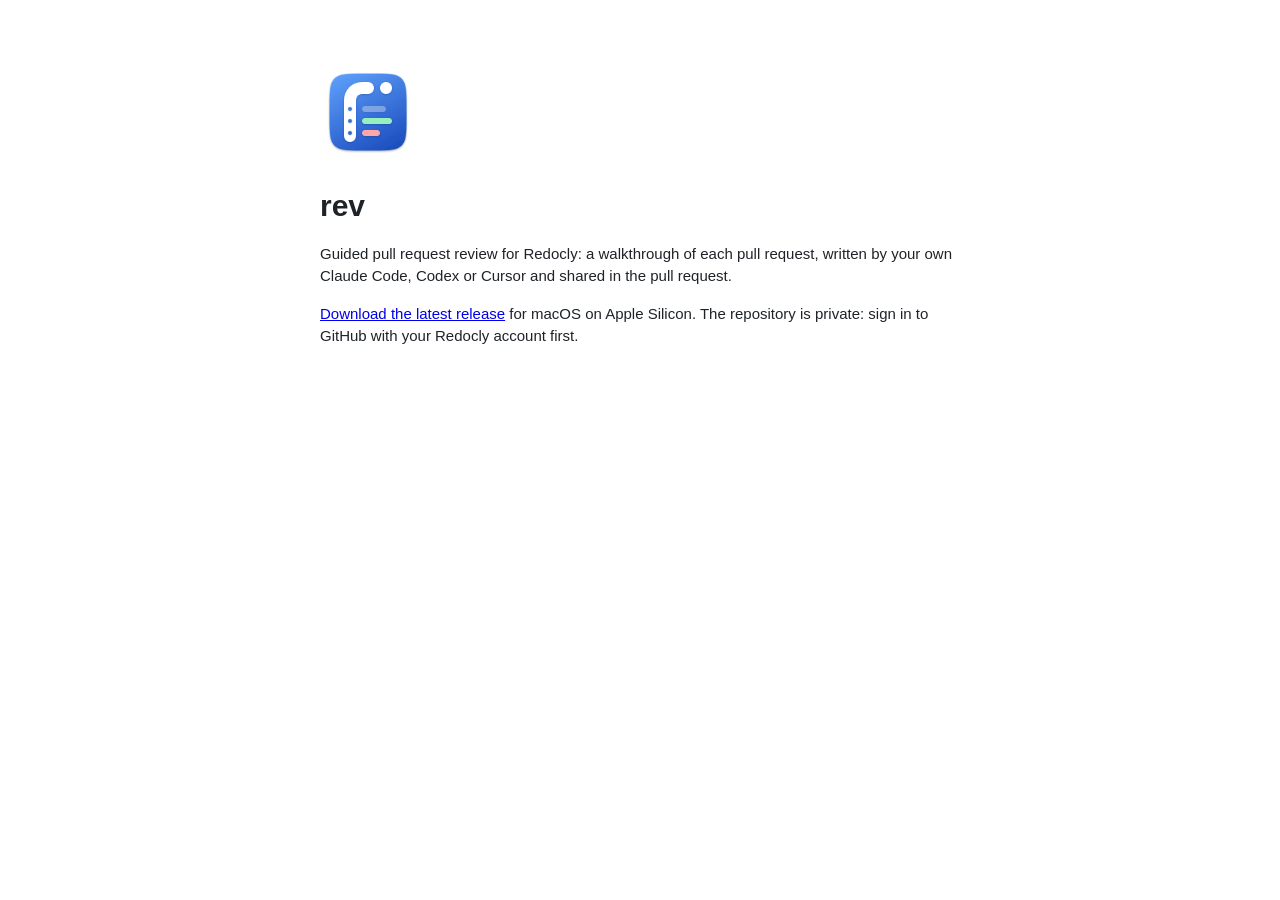
==== rev/index.html @ 7396d9f0 "rev: the Open in rev redirect and home page Co-Authored-By: Claude Opus 5.5 <noreply@anthropic.com>" ====
<!doctype html>
<html lang="en">
  <head>
    <meta charset="utf-8" />
    <meta name="viewport" content="width=device-width, initial-scale=1" />
    <meta http-equiv="Content-Security-Policy" content="default-src 'none'; img-src 'self'; style-src 'unsafe-inline'" />
    <meta name="referrer" content="no-referrer" />
    <title>rev</title>
    <link rel="icon" type="image/png" href="./icon.png" />
    <style>
      body {
        font: 15px/1.5 -apple-system, BlinkMacSystemFont, "Segoe UI", sans-serif;
        max-width: 640px;
        margin: 64px auto;
        padding: 0 24px;
        color: #1f2328;
      }
      h1 {
        margin: 16px 0 8px;
      }
      @media (prefers-color-scheme: dark) {
        body {
          background: #1f1f1f;
          color: #cccccc;
        }
        a {
          color: #4daafc;
        }
      }
    </style>
  </head>
  <body>
    <img src="./icon.png" width="96" height="96" alt="" />
    <h1>rev</h1>
    <p>Guided pull request review for Redocly: a walkthrough of each pull request, written by your own Claude Code, Codex or Cursor and shared in the pull request.</p>
    <p>
      <a id="download" href="https://github.com/Redocly/rev/releases/latest">Download the latest release</a> for macOS on Apple Silicon. The repository is
      private: sign in to GitHub with your Redocly account first.
    </p>
  </body>
</html>
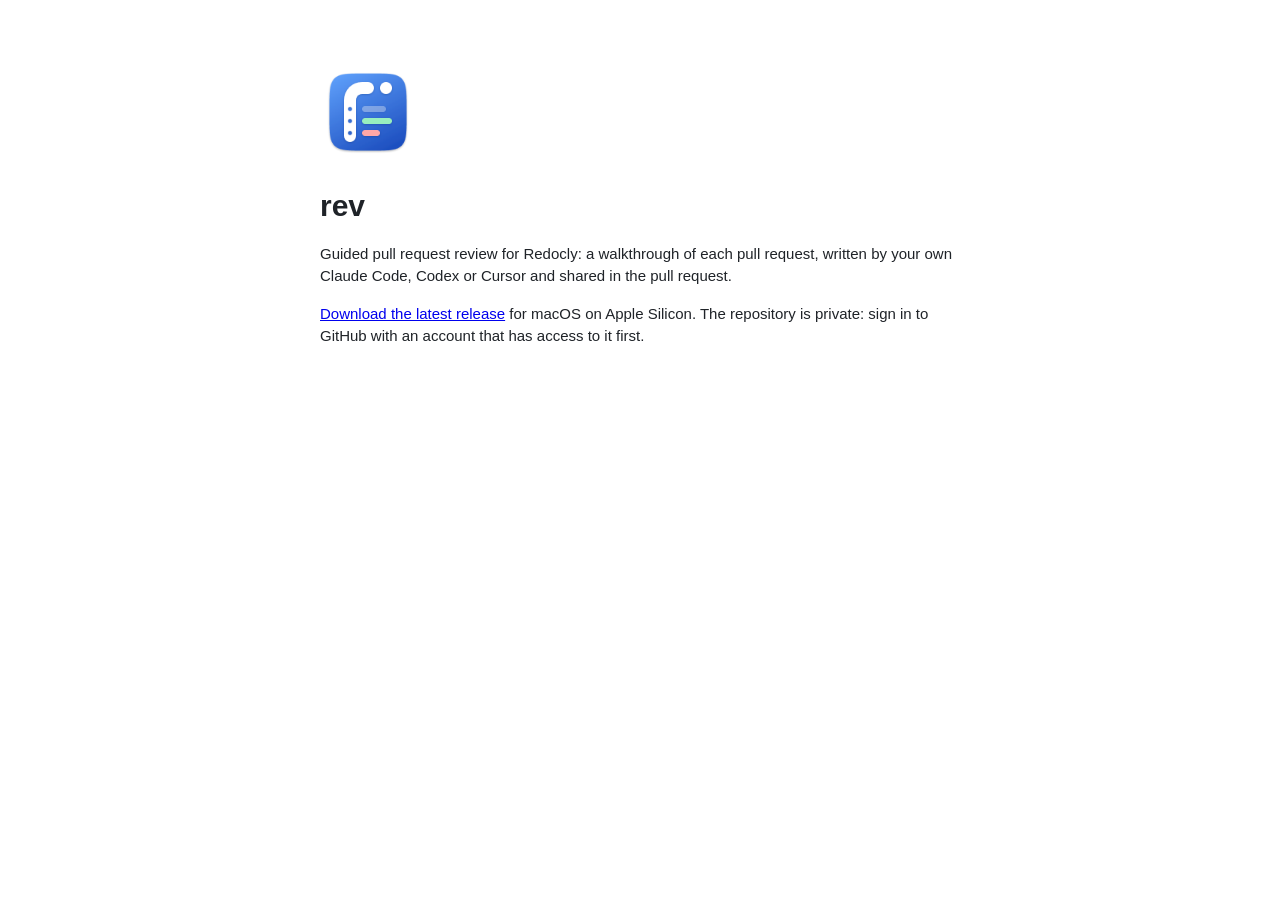
==== commit 9708c17b: "rev: publish the pages from redocly-contrib/rev@e24b07b8045ece3c6305f4c1ed0d54ed3c66de7f" ====
--- a/rev/index.html
+++ b/rev/index.html
@@ -34,8 +34,8 @@
     <h1>rev</h1>
     <p>Guided pull request review for Redocly: a walkthrough of each pull request, written by your own Claude Code, Codex or Cursor and shared in the pull request.</p>
     <p>
-      <a id="download" href="https://github.com/Redocly/rev/releases/latest">Download the latest release</a> for macOS on Apple Silicon. The repository is
-      private: sign in to GitHub with your Redocly account first.
+      <a id="download" href="https://github.com/redocly-contrib/rev/releases/latest">Download the latest release</a> for macOS on Apple Silicon. The repository is
+      private: sign in to GitHub with an account that has access to it first.
     </p>
   </body>
 </html>
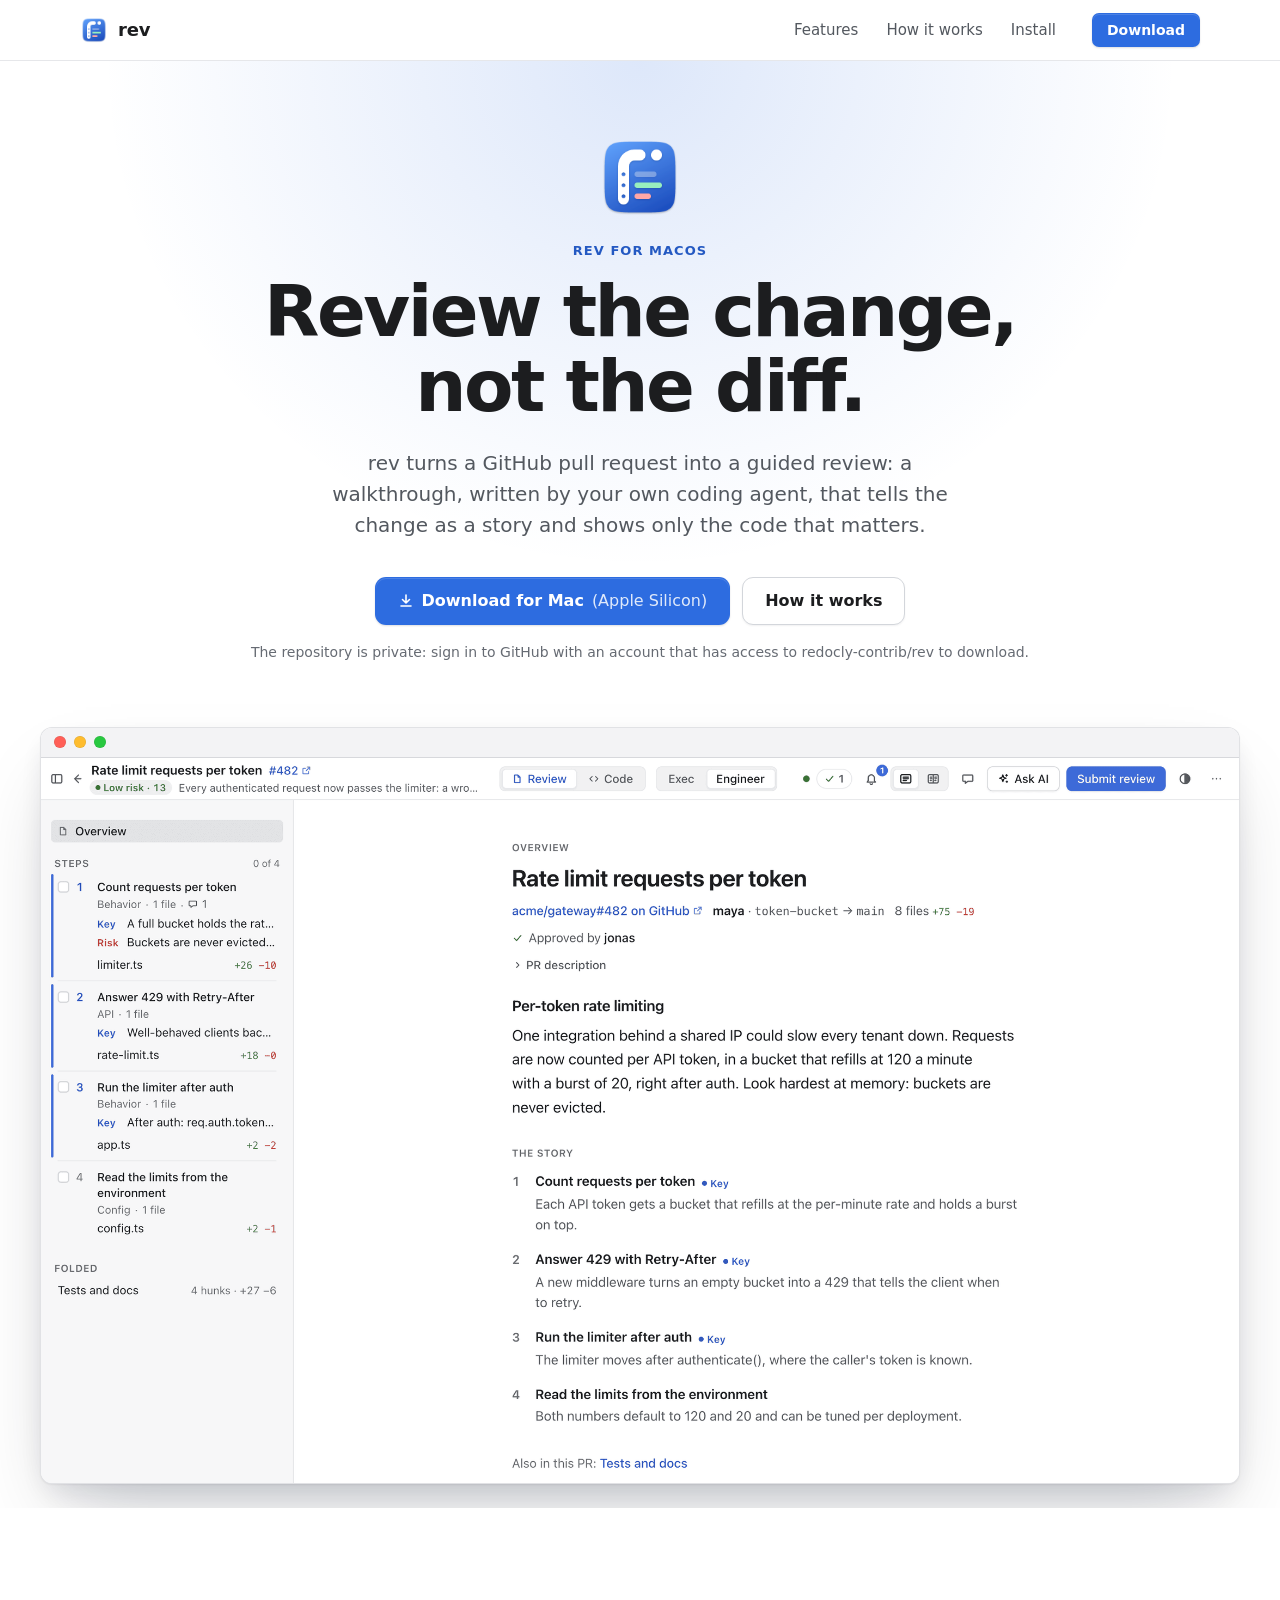
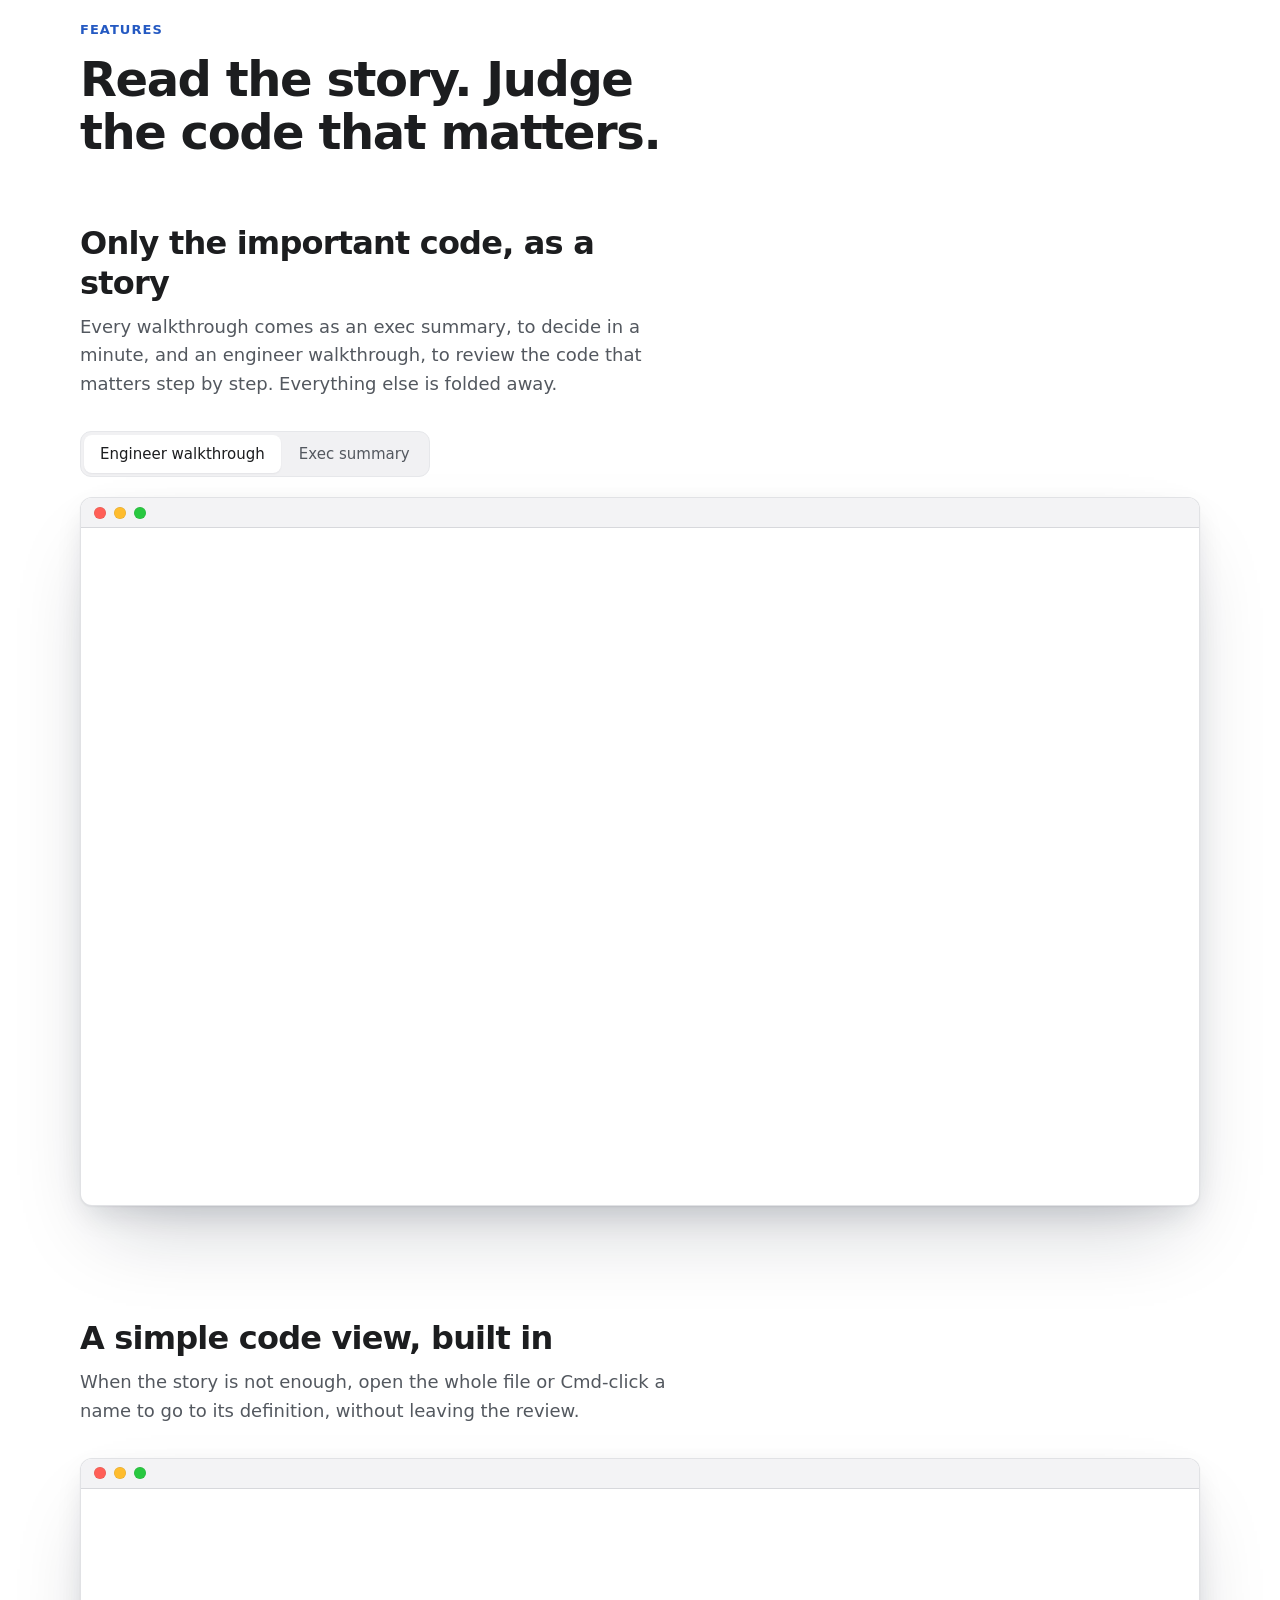
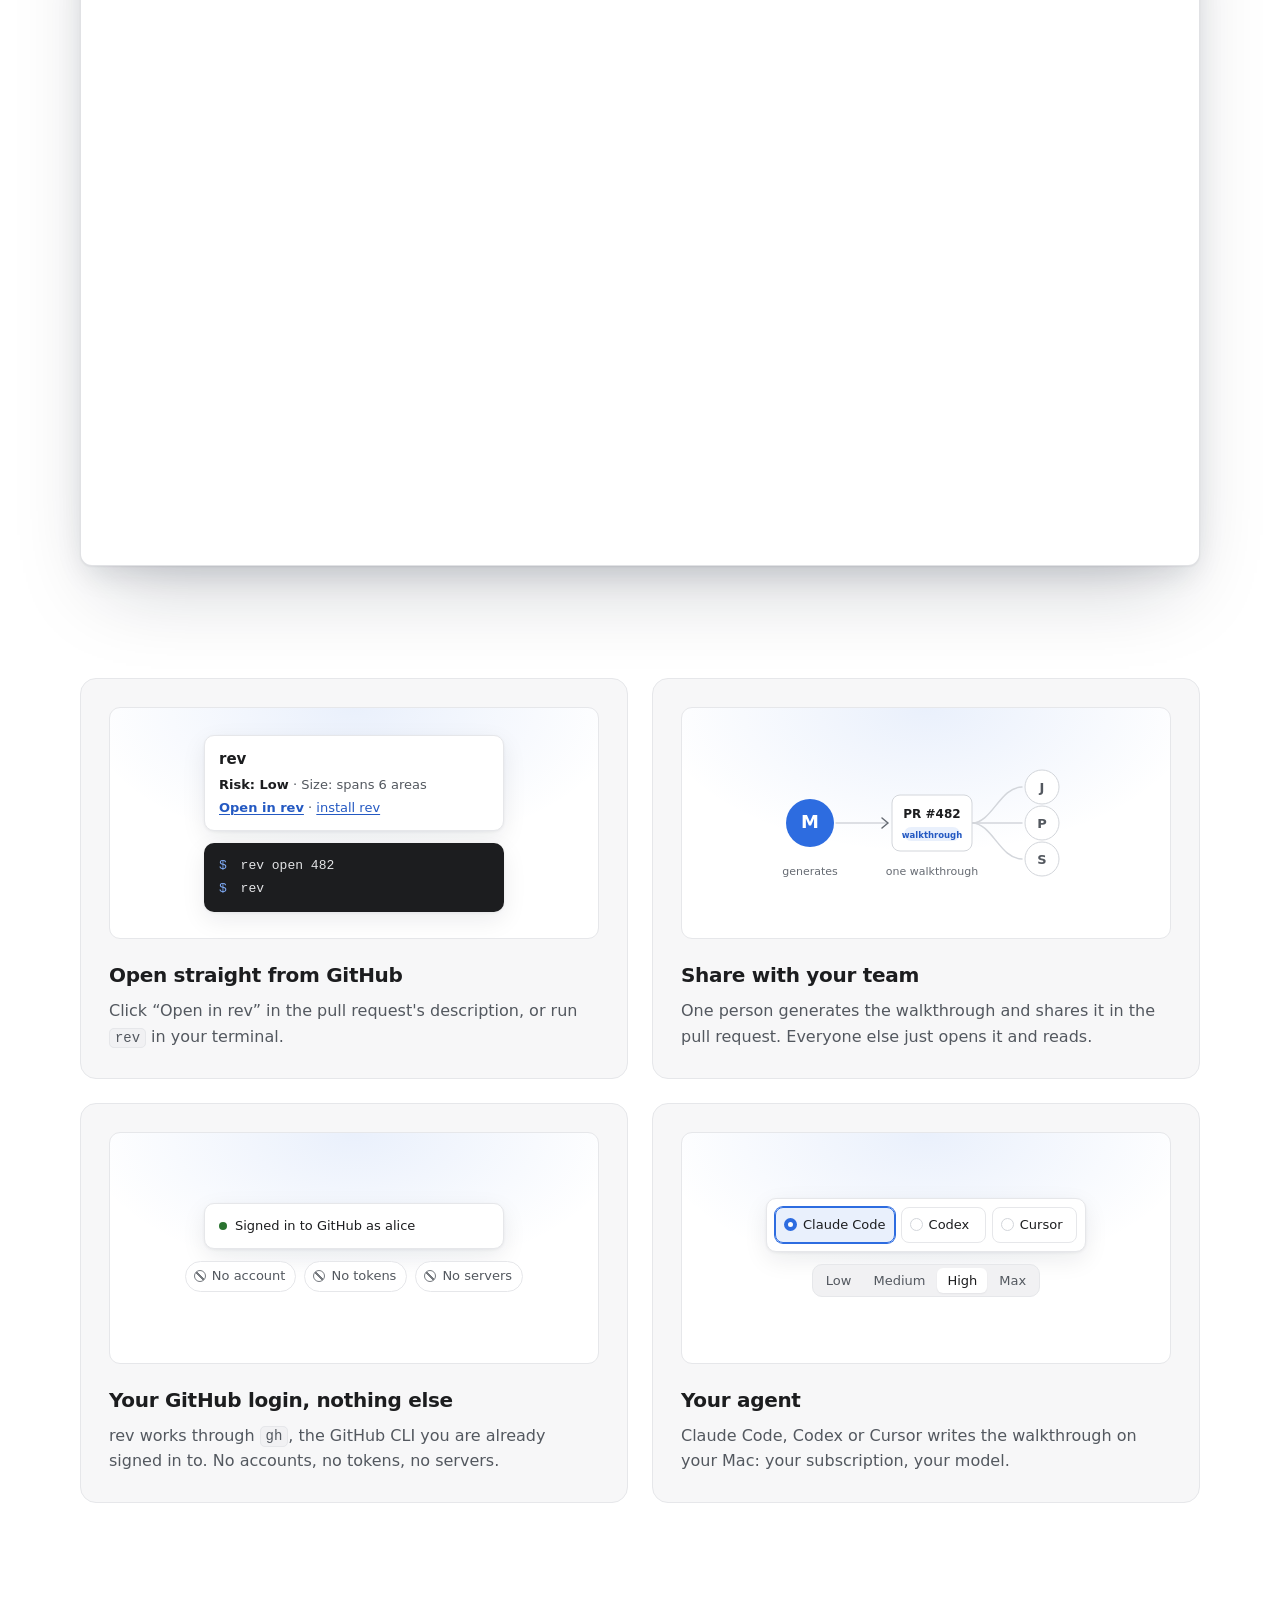
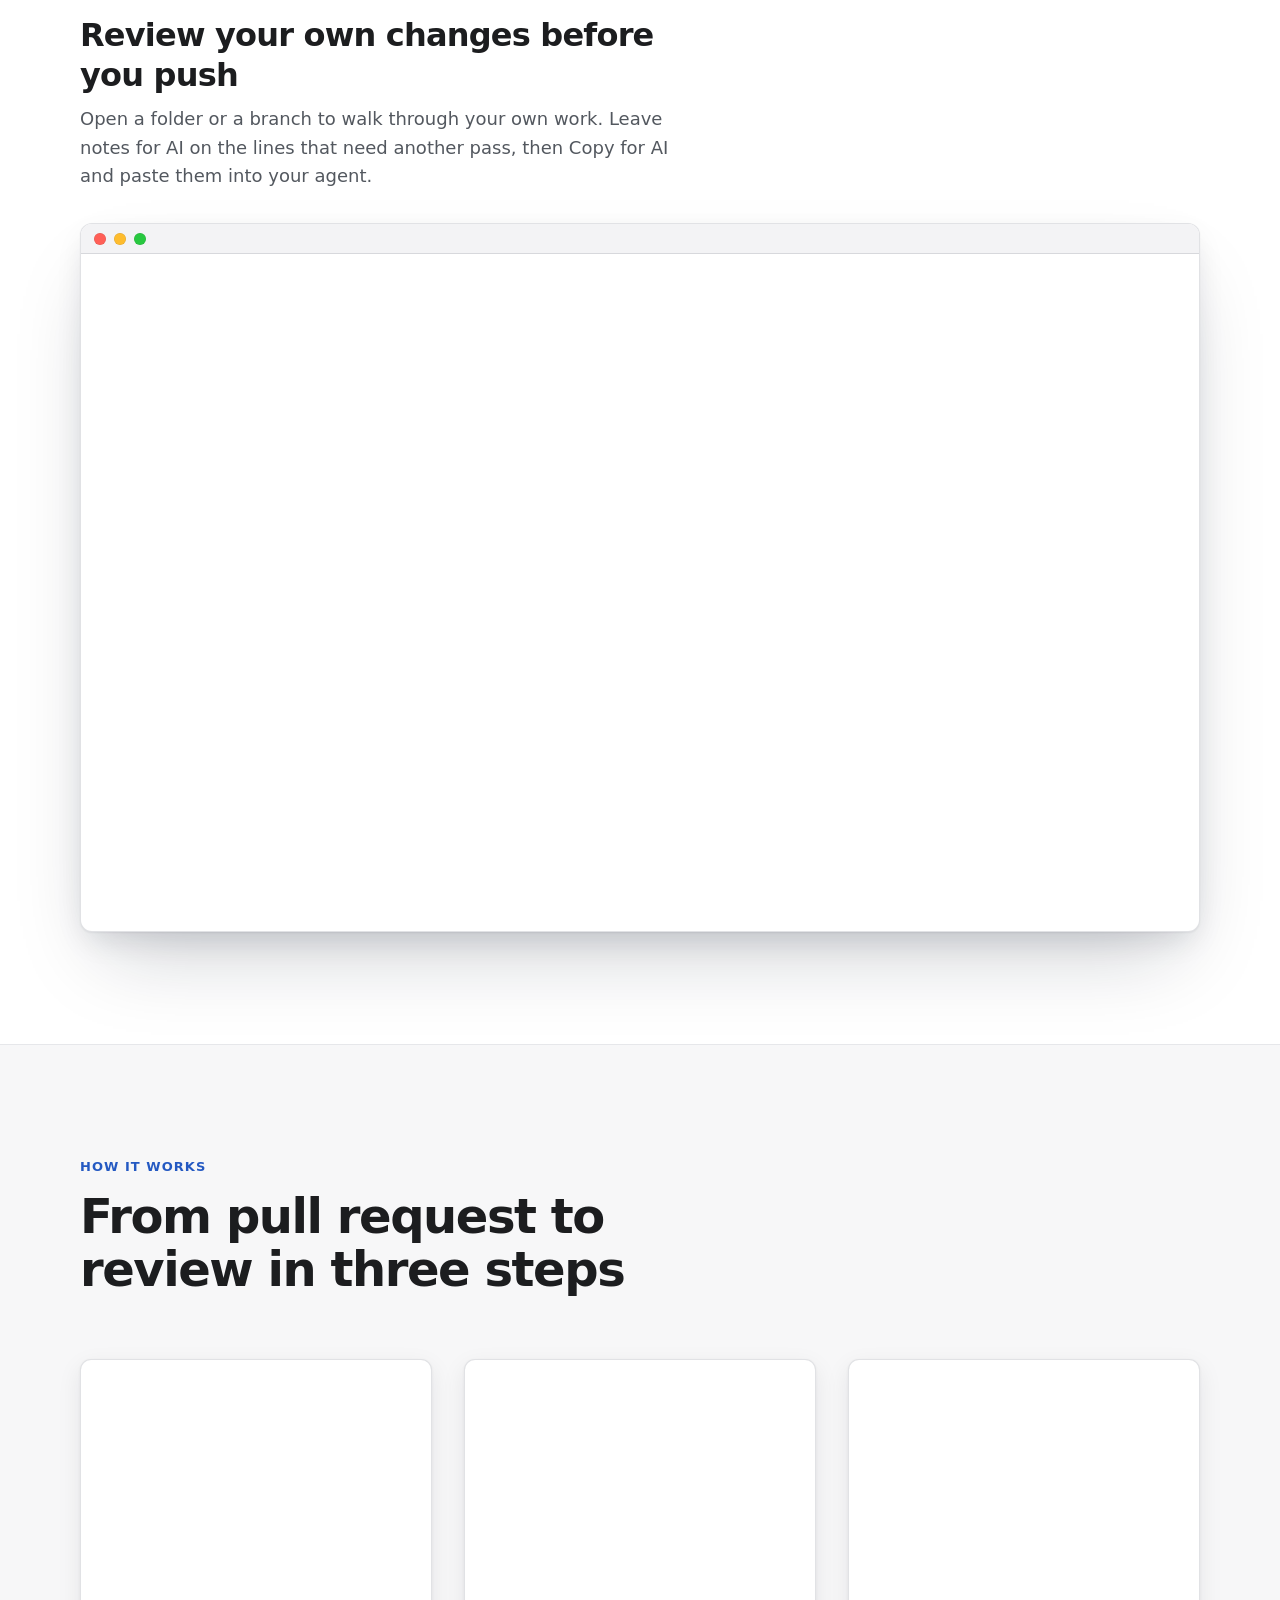
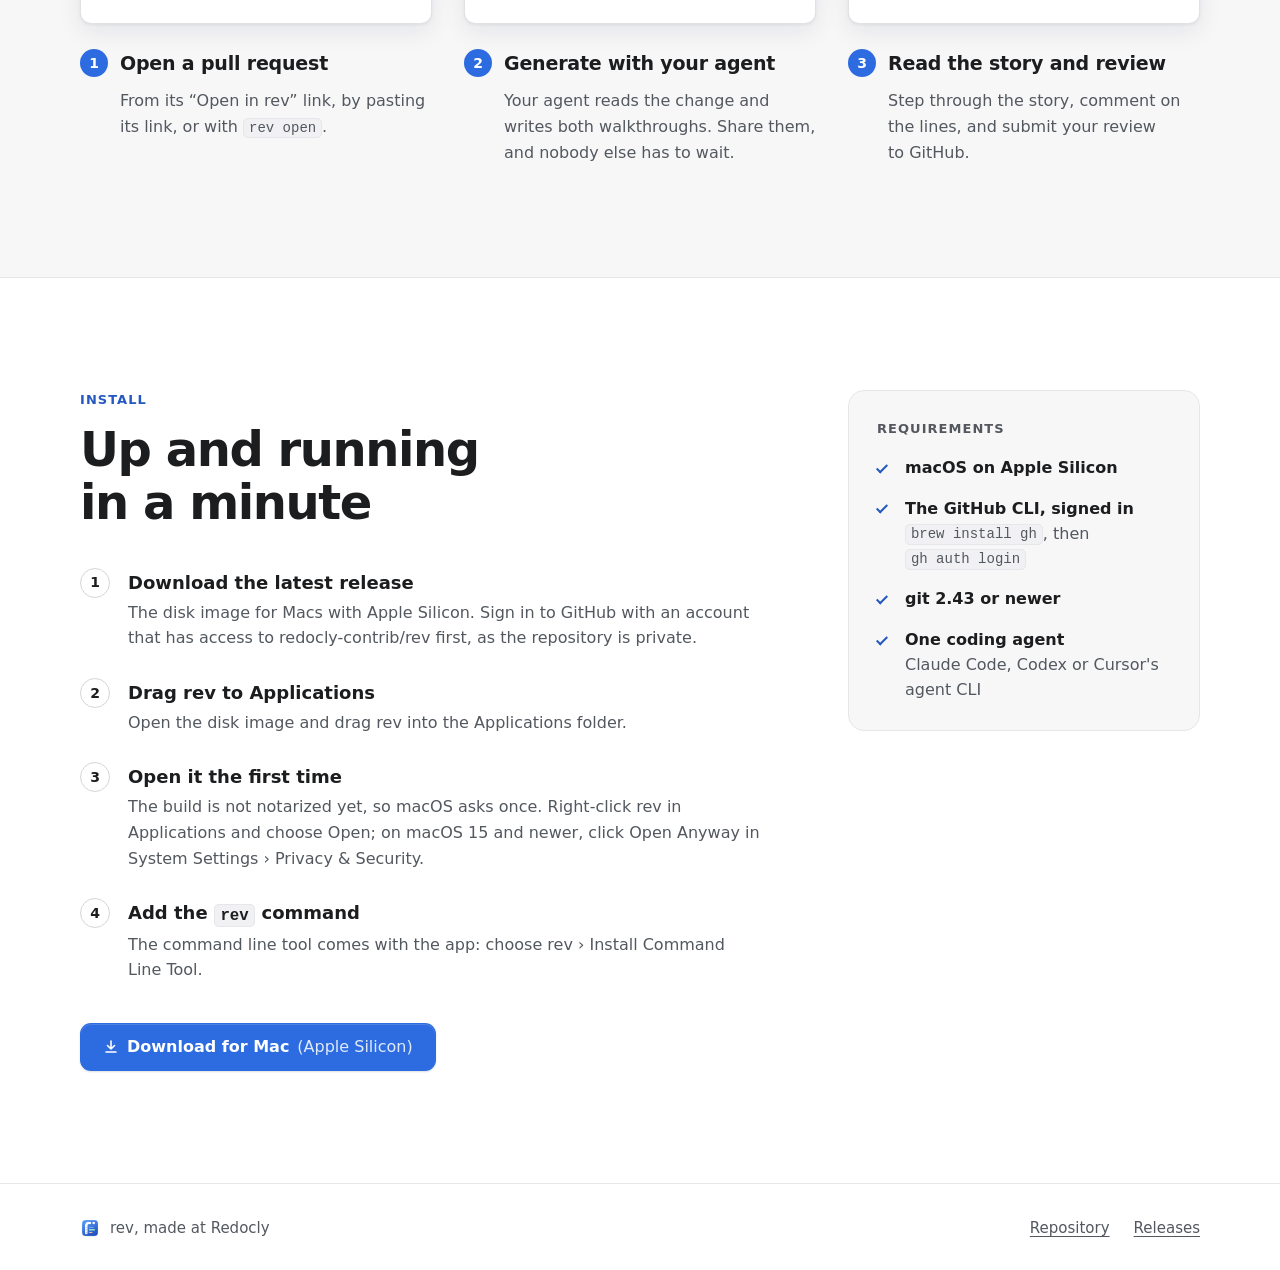
==== commit 3afde2b9: "rev: publish the pages from redocly-contrib/rev@792193eb85933c8f8ec26d07daeb690c86d62162" ====
--- a/rev/index.html
+++ b/rev/index.html
@@ -3,39 +3,311 @@
   <head>
     <meta charset="utf-8" />
     <meta name="viewport" content="width=device-width, initial-scale=1" />
-    <meta http-equiv="Content-Security-Policy" content="default-src 'none'; img-src 'self'; style-src 'unsafe-inline'" />
+    <meta http-equiv="Content-Security-Policy" content="default-src 'none'; img-src 'self'; style-src 'self'; base-uri 'none'; form-action 'none'" />
     <meta name="referrer" content="no-referrer" />
-    <title>rev</title>
+    <meta name="color-scheme" content="light dark" />
+    <title>rev: review the change, not the diff</title>
+    <meta name="description" content="rev turns a GitHub pull request into a guided review: a walkthrough, written by your own coding agent, that tells the change as a story and shows only the code that matters." />
+    <meta property="og:type" content="website" />
+    <meta property="og:title" content="rev: review the change, not the diff" />
+    <meta property="og:description" content="A guided review of every GitHub pull request, written by your own coding agent: the change as a story, and only the code that matters." />
+    <meta property="og:url" content="https://redocly-contrib.github.io/rev/" />
+    <meta property="og:image" content="https://redocly-contrib.github.io/rev/site/shots/overview-light.png" />
+    <meta name="twitter:card" content="summary_large_image" />
     <link rel="icon" type="image/png" href="./icon.png" />
-    <style>
-      body {
-        font: 15px/1.5 -apple-system, BlinkMacSystemFont, "Segoe UI", sans-serif;
-        max-width: 640px;
-        margin: 64px auto;
-        padding: 0 24px;
-        color: #1f2328;
-      }
-      h1 {
-        margin: 16px 0 8px;
-      }
-      @media (prefers-color-scheme: dark) {
-        body {
-          background: #1f1f1f;
-          color: #cccccc;
-        }
-        a {
-          color: #4daafc;
-        }
-      }
-    </style>
+    <link rel="stylesheet" href="./site/home.css" />
   </head>
   <body>
-    <img src="./icon.png" width="96" height="96" alt="" />
-    <h1>rev</h1>
-    <p>Guided pull request review for Redocly: a walkthrough of each pull request, written by your own Claude Code, Codex or Cursor and shared in the pull request.</p>
-    <p>
-      <a id="download" href="https://github.com/redocly-contrib/rev/releases/latest">Download the latest release</a> for macOS on Apple Silicon. The repository is
-      private: sign in to GitHub with an account that has access to it first.
-    </p>
+    <a class="skip" href="#main">Skip to content</a>
+
+    <header class="topbar">
+      <nav class="wrap topbar-inner" aria-label="Site">
+        <a class="brand" href="./" aria-label="rev, home">
+          <img src="./icon.png" width="28" height="28" alt="" />
+          <span>rev</span>
+        </a>
+        <ul class="nav-links">
+          <li><a href="#features">Features</a></li>
+          <li><a href="#how">How it works</a></li>
+          <li><a href="#install">Install</a></li>
+        </ul>
+        <a class="button button-small" href="https://github.com/redocly-contrib/rev/releases/latest">Download</a>
+      </nav>
+    </header>
+
+    <main id="main">
+      <section class="hero" aria-labelledby="hero-title">
+        <div class="wrap hero-text">
+          <img class="hero-icon" src="./icon.png" width="88" height="88" alt="" />
+          <p class="eyebrow">rev for macOS</p>
+          <h1 id="hero-title">Review the change,<br /> not the diff.</h1>
+          <p class="lede">rev turns a GitHub pull request into a guided review: a walkthrough, written by your own coding agent, that tells the change as a story and shows only the code that matters.</p>
+          <div class="cta">
+            <a class="button button-primary" id="download" href="https://github.com/redocly-contrib/rev/releases/latest">
+              <svg class="button-icon" viewBox="0 0 16 16" width="16" height="16" aria-hidden="true"><path d="M8 2v8m0 0L4.5 6.5M8 10l3.5-3.5M3 13h10" fill="none" stroke="currentColor" stroke-width="1.6" stroke-linecap="round" stroke-linejoin="round" /></svg>
+              Download for Mac <span class="button-detail">(Apple Silicon)</span>
+            </a>
+            <a class="button button-secondary" href="#how">How it works</a>
+          </div>
+          <p class="fineprint">The repository is private: sign in to GitHub with an account that has access to redocly-contrib/rev to download.</p>
+        </div>
+        <div class="wrap wrap-wide">
+          <figure class="window window-hero">
+            <div class="window-bar" aria-hidden="true"><span></span><span></span><span></span></div>
+            <picture>
+              <source type="image/webp" media="(prefers-color-scheme: dark)" srcset="./site/shots/overview-dark.webp 2x" />
+              <source type="image/webp" srcset="./site/shots/overview-light.webp 2x" />
+              <img src="./site/shots/overview-light.png" width="1100" height="666" fetchpriority="high" alt="rev's Overview of the pull request “Rate limit requests per token”: the walkthrough's summary and its story in four steps, with an outline of the steps, their notes and files on the left." />
+            </picture>
+          </figure>
+        </div>
+      </section>
+
+      <section class="section" id="features" aria-labelledby="features-title">
+        <div class="wrap">
+          <header class="section-head">
+            <p class="eyebrow">Features</p>
+            <h2 id="features-title">Read the story. Judge the code that matters.</h2>
+          </header>
+
+          <article class="feature feature-wide" aria-labelledby="f-story">
+            <div class="feature-text">
+              <h3 id="f-story">Only the important code, as a story</h3>
+              <p>Every walkthrough comes as an exec summary, to decide in a minute, and an engineer walkthrough, to review the code that matters step by step. Everything else is folded away.</p>
+            </div>
+            <div class="switcher">
+              <input class="switch-input" type="radio" name="zoom" id="zoom-engineer" checked />
+              <input class="switch-input" type="radio" name="zoom" id="zoom-exec" />
+              <div class="segmented">
+                <label for="zoom-engineer">Engineer walkthrough</label>
+                <label for="zoom-exec">Exec summary</label>
+              </div>
+              <figure class="window switch-engineer">
+                <div class="window-bar" aria-hidden="true"><span></span><span></span><span></span></div>
+                <picture>
+                  <source type="image/webp" media="(prefers-color-scheme: dark)" srcset="./site/shots/engineer-dark.webp 2x" />
+                  <source type="image/webp" srcset="./site/shots/engineer-light.webp 2x" />
+                  <img src="./site/shots/engineer-light.png" width="1100" height="666" loading="lazy" decoding="async" alt="Step 2 of 4 of the engineer walkthrough, “Answer 429 with Retry-After”: two plain sentences, then the new middleware's code with a Key note and a Note pinned to its lines." />
+                </picture>
+              </figure>
+              <figure class="window switch-exec">
+                <div class="window-bar" aria-hidden="true"><span></span><span></span><span></span></div>
+                <picture>
+                  <source type="image/webp" media="(prefers-color-scheme: dark)" srcset="./site/shots/exec-dark.webp 2x" />
+                  <source type="image/webp" srcset="./site/shots/exec-light.webp 2x" />
+                  <img src="./site/shots/exec-light.png" width="1100" height="666" loading="lazy" decoding="async" alt="The exec summary of the same pull request: the story in three steps, then the first step with what changes, before and after, in one sentence." />
+                </picture>
+              </figure>
+            </div>
+          </article>
+
+          <article class="feature feature-wide" aria-labelledby="f-code">
+            <div class="feature-text">
+              <h3 id="f-code">A simple code view, built in</h3>
+              <p>When the story is not enough, open the whole file or Cmd-click a name to go to its definition, without leaving the review.</p>
+            </div>
+            <figure class="window">
+              <div class="window-bar" aria-hidden="true"><span></span><span></span><span></span></div>
+              <picture>
+                <source type="image/webp" media="(prefers-color-scheme: dark)" srcset="./site/shots/code-dark.webp 2x" />
+                <source type="image/webp" srcset="./site/shots/code-light.webp 2x" />
+                <img src="./site/shots/code-light.png" width="1100" height="666" loading="lazy" decoding="async" alt="Code mode: the repository's files with the changed ones marked, a whole file, and the signature and documentation of a function shown on hover." />
+              </picture>
+            </figure>
+          </article>
+
+          <div class="feature-grid">
+            <article class="feature card" aria-labelledby="f-open">
+              <div class="card-art" role="img" aria-label="rev's block in a pull request description, with its Open in rev link, and the rev command in a terminal">
+                <div class="mock mock-block">
+                  <p class="mock-heading">rev</p>
+                  <p><b>Risk: Low</b> · Size: spans 6 areas</p>
+                  <p><span class="mock-link mock-strong">Open in rev</span> · <span class="mock-link">install rev</span></p>
+                </div>
+                <div class="mock mock-term">
+                  <p><span class="mock-prompt">$</span> rev open 482</p>
+                  <p><span class="mock-prompt">$</span> rev</p>
+                </div>
+              </div>
+              <h3 id="f-open">Open straight from GitHub</h3>
+              <p>Click “Open in rev” in the pull request's description, or run <code>rev</code> in your terminal.</p>
+            </article>
+
+            <article class="feature card" aria-labelledby="f-share">
+              <div class="card-art" role="img" aria-label="One person generates the walkthrough; it travels with the pull request to everyone who reviews it">
+                <svg class="share-art" viewBox="0 0 320 132" width="320" height="132" aria-hidden="true">
+                  <g class="art-line" fill="none" stroke-width="1.5" stroke-linecap="round">
+                    <path d="M70 66h52" />
+                    <path d="M206 66c20 0 28-36 50-36" />
+                    <path d="M206 66h50" />
+                    <path d="M206 66c20 0 28 36 50 36" />
+                  </g>
+                  <g class="art-arrow" fill="none" stroke-width="1.5" stroke-linecap="round" stroke-linejoin="round">
+                    <path d="M116 61l6 5-6 5" />
+                  </g>
+                  <circle class="art-accent" cx="44" cy="66" r="24" />
+                  <text class="art-on-accent" x="44" y="71" text-anchor="middle">M</text>
+                  <text class="art-caption" x="44" y="118" text-anchor="middle">generates</text>
+                  <rect class="art-doc" x="126" y="38" width="80" height="56" rx="8" />
+                  <text class="art-doc-title" x="166" y="61" text-anchor="middle">PR #482</text>
+                  <rect class="art-chip" x="138" y="70" width="56" height="14" rx="7" />
+                  <text class="art-chip-text" x="166" y="80.5" text-anchor="middle">walkthrough</text>
+                  <circle class="art-soft" cx="276" cy="30" r="17" />
+                  <text class="art-on-soft" x="276" y="34.5" text-anchor="middle">J</text>
+                  <circle class="art-soft" cx="276" cy="66" r="17" />
+                  <text class="art-on-soft" x="276" y="70.5" text-anchor="middle">P</text>
+                  <circle class="art-soft" cx="276" cy="102" r="17" />
+                  <text class="art-on-soft" x="276" y="106.5" text-anchor="middle">S</text>
+                  <text class="art-caption" x="166" y="118" text-anchor="middle">one walkthrough</text>
+                </svg>
+              </div>
+              <h3 id="f-share">Share with your team</h3>
+              <p>One person generates the walkthrough and shares it in the pull request. Everyone else just opens it and reads.</p>
+            </article>
+
+            <article class="feature card" aria-labelledby="f-login">
+              <div class="card-art" role="img" aria-label="rev's status line, signed in to GitHub through gh, and no account, tokens or servers of its own">
+                <div class="mock mock-status">
+                  <p><span class="dot" aria-hidden="true"></span>Signed in to GitHub as alice</p>
+                </div>
+                <ul class="nots">
+                  <li>No account</li>
+                  <li>No tokens</li>
+                  <li>No servers</li>
+                </ul>
+              </div>
+              <h3 id="f-login">Your GitHub login, nothing else</h3>
+              <p>rev works through <code>gh</code>, the GitHub CLI you are already signed in to. No accounts, no tokens, no servers.</p>
+            </article>
+
+            <article class="feature card" aria-labelledby="f-agent">
+              <div class="card-art" role="img" aria-label="A choice of Claude Code, Codex or Cursor, with the model and the effort">
+                <div class="mock mock-agents">
+                  <p class="agent agent-on"><span class="radio" aria-hidden="true"></span>Claude Code</p>
+                  <p class="agent"><span class="radio" aria-hidden="true"></span>Codex</p>
+                  <p class="agent"><span class="radio" aria-hidden="true"></span>Cursor</p>
+                </div>
+                <div class="mock mock-effort">
+                  <span>Low</span><span>Medium</span><span class="on">High</span><span>Max</span>
+                </div>
+              </div>
+              <h3 id="f-agent">Your agent</h3>
+              <p>Claude Code, Codex or Cursor writes the walkthrough on your Mac: your subscription, your model.</p>
+            </article>
+          </div>
+
+          <article class="feature feature-wide" aria-labelledby="f-local">
+            <div class="feature-text">
+              <h3 id="f-local">Review your own changes before you push</h3>
+              <p>Open a folder or a branch to walk through your own work. Leave notes for AI on the lines that need another pass, then Copy for AI and paste them into your agent.</p>
+            </div>
+            <figure class="window">
+              <div class="window-bar" aria-hidden="true"><span></span><span></span><span></span></div>
+              <picture>
+                <source type="image/webp" media="(prefers-color-scheme: dark)" srcset="./site/shots/local-dark.webp 2x" />
+                <source type="image/webp" srcset="./site/shots/local-light.webp 2x" />
+                <img src="./site/shots/local-light.png" width="1100" height="666" loading="lazy" decoding="async" alt="A local review of a branch: the new code with two Notes for AI under it, and the notice “Copied 2 notes” after Copy for AI." />
+              </picture>
+            </figure>
+          </article>
+        </div>
+      </section>
+
+      <section class="section section-soft" id="how" aria-labelledby="how-title">
+        <div class="wrap">
+          <header class="section-head">
+            <p class="eyebrow">How it works</p>
+            <h2 id="how-title">From pull request to review in three steps</h2>
+          </header>
+          <ol class="steps">
+            <li class="step">
+              <figure class="step-shot">
+                <picture>
+                  <source type="image/webp" media="(prefers-color-scheme: dark)" srcset="./site/shots/open-dark.webp 2x" />
+                  <source type="image/webp" srcset="./site/shots/open-light.webp 2x" />
+                  <img src="./site/shots/open-light.png" width="480" height="360" loading="lazy" decoding="async" alt="rev's first screen: a field for a pull request link, Open a folder, and the recent pull requests." />
+                </picture>
+              </figure>
+              <h3><span class="step-number" aria-hidden="true">1</span>Open a pull request</h3>
+              <p>From its “Open in rev” link, by pasting its link, or with <code>rev open</code>.</p>
+            </li>
+            <li class="step">
+              <figure class="step-shot">
+                <picture>
+                  <source type="image/webp" media="(prefers-color-scheme: dark)" srcset="./site/shots/generate-dark.webp 2x" />
+                  <source type="image/webp" srcset="./site/shots/generate-light.webp 2x" />
+                  <img src="./site/shots/generate-light.png" width="480" height="360" loading="lazy" decoding="async" alt="The New walkthrough dialog: Claude Code, Codex or Cursor, the model and the effort, and Share with the team when done." />
+                </picture>
+              </figure>
+              <h3><span class="step-number" aria-hidden="true">2</span>Generate with your agent</h3>
+              <p>Your agent reads the change and writes both walkthroughs. Share them, and nobody else has to wait.</p>
+            </li>
+            <li class="step">
+              <figure class="step-shot">
+                <picture>
+                  <source type="image/webp" media="(prefers-color-scheme: dark)" srcset="./site/shots/read-dark.webp 2x" />
+                  <source type="image/webp" srcset="./site/shots/read-light.webp 2x" />
+                  <img src="./site/shots/read-light.png" width="480" height="360" loading="lazy" decoding="async" alt="A step of the walkthrough: its title, two short paragraphs, and a What changes card with the behaviour before and after." />
+                </picture>
+              </figure>
+              <h3><span class="step-number" aria-hidden="true">3</span>Read the story and review</h3>
+              <p>Step through the story, comment on the lines, and submit your review to GitHub.</p>
+            </li>
+          </ol>
+        </div>
+      </section>
+
+      <section class="section" id="install" aria-labelledby="install-title">
+        <div class="wrap install">
+          <div class="install-main">
+            <p class="eyebrow">Install</p>
+            <h2 id="install-title">Up and running in a minute</h2>
+            <ol class="install-steps">
+              <li>
+                <h3>Download the latest release</h3>
+                <p>The disk image for Macs with Apple Silicon. Sign in to GitHub with an account that has access to redocly-contrib/rev first, as the repository is private.</p>
+              </li>
+              <li>
+                <h3>Drag rev to Applications</h3>
+                <p>Open the disk image and drag rev into the Applications folder.</p>
+              </li>
+              <li>
+                <h3>Open it the first time</h3>
+                <p>The build is not notarized yet, so macOS asks once. Right-click rev in Applications and choose Open; on macOS 15 and newer, click Open Anyway in System Settings › Privacy &amp; Security.</p>
+              </li>
+              <li>
+                <h3>Add the <code>rev</code> command</h3>
+                <p>The command line tool comes with the app: choose rev › Install Command Line Tool.</p>
+              </li>
+            </ol>
+            <div class="cta cta-left">
+              <a class="button button-primary" href="https://github.com/redocly-contrib/rev/releases/latest">
+                <svg class="button-icon" viewBox="0 0 16 16" width="16" height="16" aria-hidden="true"><path d="M8 2v8m0 0L4.5 6.5M8 10l3.5-3.5M3 13h10" fill="none" stroke="currentColor" stroke-width="1.6" stroke-linecap="round" stroke-linejoin="round" /></svg>
+                Download for Mac <span class="button-detail">(Apple Silicon)</span>
+              </a>
+            </div>
+          </div>
+          <aside class="requirements" aria-labelledby="req-title">
+            <h3 id="req-title">Requirements</h3>
+            <ul>
+              <li><b>macOS on Apple Silicon</b></li>
+              <li><b>The GitHub CLI, signed in</b><br /><code>brew install gh</code>, then <code>gh auth login</code></li>
+              <li><b>git 2.43 or newer</b></li>
+              <li><b>One coding agent</b><br />Claude Code, Codex or Cursor's agent CLI</li>
+            </ul>
+          </aside>
+        </div>
+      </section>
+    </main>
+
+    <footer class="footer">
+      <div class="wrap footer-inner">
+        <p class="footer-brand"><img src="./icon.png" width="20" height="20" alt="" /> rev, made at Redocly</p>
+        <ul class="footer-links">
+          <li><a href="https://github.com/redocly-contrib/rev">Repository</a></li>
+          <li><a href="https://github.com/redocly-contrib/rev/releases/latest">Releases</a></li>
+        </ul>
+      </div>
+    </footer>
   </body>
 </html>
--- a/rev/site/home.css
+++ b/rev/site/home.css
@@ -0,0 +1,1175 @@
+/*
+ * rev's home page (home.html, the site root). The app's own palette and type (apps/desktop/src/renderer/theme.css):
+ * the system font, its blue accent, quiet borders. The dark set follows prefers-color-scheme, as the screenshots do.
+ * No web fonts, no scripts, no requests beyond this site.
+ */
+:root {
+  color-scheme: light dark;
+
+  --bg: #ffffff;
+  --bg-soft: #f7f7f8;
+  --bg-sunken: #f1f1f3;
+  --bg-elevated: #ffffff;
+  --fg: #1c1d1f;
+  --fg-muted: #53585f;
+  --fg-subtle: #666b73;
+  --border: #e6e7ea;
+  --border-strong: #d3d6db;
+  --accent: #2d6ce0;
+  --accent-hover: #2560cc;
+  --accent-text: #2459c2;
+  --accent-soft: rgb(45 108 224 / 10%);
+  --accent-glow: rgb(45 108 224 / 16%);
+  --on-accent: #ffffff;
+  --success: #2a7330;
+  --focus-ring: rgb(45 108 224 / 55%);
+  --frame-border: rgb(15 23 42 / 12%);
+  --frame-bar: #f3f3f5;
+  --shadow-sm: 0 1px 2px rgb(15 23 42 / 6%);
+  --shadow-md: 0 1px 3px rgb(15 23 42 / 6%), 0 8px 24px rgb(15 23 42 / 8%);
+  --shadow-window: 0 1px 2px rgb(15 23 42 / 6%), 0 12px 32px -8px rgb(15 23 42 / 14%), 0 40px 80px -24px rgb(15 23 42 / 22%);
+  --term-bg: #1c1d1f;
+  --term-fg: #e3e4e6;
+  --term-prompt: #7eaaf5;
+  --term-border: transparent;
+  --topbar-bg: rgb(255 255 255 / 82%);
+
+  --font-ui: -apple-system, BlinkMacSystemFont, "SF Pro Text", "Segoe UI", system-ui, sans-serif;
+  --font-display: -apple-system, BlinkMacSystemFont, "SF Pro Display", "Segoe UI", system-ui, sans-serif;
+  --font-mono: "SF Mono", ui-monospace, Menlo, Consolas, monospace;
+
+  --radius-sm: 7px;
+  --radius: 11px;
+  --radius-lg: 16px;
+  --gutter: 24px;
+  --ease-out: cubic-bezier(0.22, 1, 0.36, 1);
+}
+
+@media (prefers-color-scheme: dark) {
+  :root {
+    --bg: #131416;
+    --bg-soft: #18191c;
+    --bg-sunken: #202124;
+    --bg-elevated: #26272b;
+    --fg: #e3e4e6;
+    --fg-muted: #adb1b8;
+    --fg-subtle: #979ca4;
+    --border: #2a2c30;
+    --border-strong: #3c3f44;
+    --accent: #2d6ce0;
+    --accent-hover: #3b7bea;
+    --accent-text: #7eaaf5;
+    --accent-soft: rgb(59 123 234 / 18%);
+    --accent-glow: rgb(59 123 234 / 20%);
+    --success: #6cc06f;
+    --focus-ring: rgb(126 170 245 / 70%);
+    --frame-border: rgb(255 255 255 / 10%);
+    --frame-bar: #232427;
+    --shadow-sm: 0 1px 2px rgb(0 0 0 / 30%);
+    --shadow-md: 0 1px 3px rgb(0 0 0 / 30%), 0 8px 24px rgb(0 0 0 / 30%);
+    --shadow-window: 0 1px 2px rgb(0 0 0 / 30%), 0 12px 32px -8px rgb(0 0 0 / 45%), 0 40px 80px -24px rgb(0 0 0 / 65%);
+    --term-bg: #0d0e10;
+    --term-border: rgb(255 255 255 / 9%);
+    --topbar-bg: rgb(19 20 22 / 80%);
+  }
+}
+
+*,
+*::before,
+*::after {
+  box-sizing: border-box;
+}
+
+html {
+  -webkit-text-size-adjust: 100%;
+  text-size-adjust: 100%;
+  scroll-behavior: smooth;
+  scroll-padding-top: 72px;
+}
+
+body {
+  margin: 0;
+  background: var(--bg);
+  color: var(--fg);
+  font: 400 1rem/1.6 var(--font-ui);
+  -webkit-font-smoothing: antialiased;
+  -moz-osx-font-smoothing: grayscale;
+  text-rendering: optimizeLegibility;
+}
+
+img,
+svg {
+  display: block;
+  max-width: 100%;
+}
+
+img {
+  height: auto;
+}
+
+h1,
+h2,
+h3,
+p,
+ul,
+ol,
+figure {
+  margin: 0;
+}
+
+ul,
+ol {
+  padding: 0;
+  list-style: none;
+}
+
+a {
+  color: var(--accent-text);
+  text-decoration-thickness: 1px;
+  text-underline-offset: 3px;
+}
+
+a:hover {
+  text-decoration-thickness: 2px;
+}
+
+:focus-visible {
+  outline: 2px solid var(--accent);
+  outline-offset: 3px;
+  border-radius: 4px;
+}
+
+code {
+  font-family: var(--font-mono);
+  font-size: 0.875em;
+  padding: 0.1em 0.35em;
+  border-radius: 5px;
+  background: var(--bg-sunken);
+  border: 1px solid var(--border);
+  white-space: nowrap;
+}
+
+b,
+strong {
+  font-weight: 600;
+}
+
+.wrap {
+  width: 100%;
+  max-width: calc(1120px + 2 * var(--gutter));
+  margin-inline: auto;
+  padding-inline: var(--gutter);
+}
+
+.wrap-wide {
+  max-width: calc(1200px + 2 * var(--gutter));
+}
+
+.skip {
+  position: absolute;
+  left: 12px;
+  top: -48px;
+  z-index: 10;
+  padding: 8px 14px;
+  border-radius: var(--radius-sm);
+  background: var(--accent);
+  color: var(--on-accent);
+  font-weight: 600;
+  text-decoration: none;
+}
+
+.skip:focus {
+  top: 12px;
+}
+
+.eyebrow {
+  font-size: 0.8125rem;
+  font-weight: 600;
+  letter-spacing: 0.08em;
+  text-transform: uppercase;
+  color: var(--accent-text);
+}
+
+/* Top bar */
+
+.topbar {
+  position: sticky;
+  top: 0;
+  z-index: 5;
+  background: var(--topbar-bg);
+  border-bottom: 1px solid var(--border);
+  -webkit-backdrop-filter: saturate(180%) blur(16px);
+  backdrop-filter: saturate(180%) blur(16px);
+}
+
+.topbar-inner {
+  display: flex;
+  align-items: center;
+  gap: 24px;
+  height: 60px;
+}
+
+.brand {
+  display: inline-flex;
+  align-items: center;
+  gap: 10px;
+  color: var(--fg);
+  font-weight: 700;
+  font-size: 1.125rem;
+  letter-spacing: -0.01em;
+  text-decoration: none;
+}
+
+.nav-links {
+  display: flex;
+  gap: 4px;
+  margin-left: auto;
+}
+
+.nav-links a {
+  display: block;
+  padding: 6px 12px;
+  border-radius: var(--radius-sm);
+  color: var(--fg-muted);
+  font-size: 0.9375rem;
+  text-decoration: none;
+}
+
+.nav-links a:hover {
+  color: var(--fg);
+  background: var(--bg-sunken);
+}
+
+/* Buttons */
+
+.button {
+  display: inline-flex;
+  align-items: center;
+  justify-content: center;
+  gap: 8px;
+  min-height: 48px;
+  padding: 0 22px;
+  border-radius: var(--radius);
+  border: 1px solid transparent;
+  font-size: 1rem;
+  font-weight: 600;
+  line-height: 1.2;
+  text-decoration: none;
+  transition:
+    background-color 120ms ease,
+    border-color 120ms ease,
+    box-shadow 120ms ease,
+    transform 120ms ease;
+}
+
+.button:hover {
+  text-decoration: none;
+}
+
+.button:active {
+  transform: translateY(1px);
+}
+
+.button-primary,
+.button-small {
+  background: var(--accent);
+  color: var(--on-accent);
+  box-shadow:
+    0 1px 2px rgb(15 23 42 / 14%),
+    inset 0 1px 0 rgb(255 255 255 / 14%);
+}
+
+.button-primary:hover,
+.button-small:hover {
+  background: var(--accent-hover);
+}
+
+.button-secondary {
+  background: var(--bg-elevated);
+  color: var(--fg);
+  border-color: var(--border-strong);
+  box-shadow: var(--shadow-sm);
+}
+
+.button-secondary:hover {
+  background: var(--bg-sunken);
+}
+
+.button-small {
+  min-height: 34px;
+  padding: 0 14px;
+  border-radius: var(--radius-sm);
+  font-size: 0.875rem;
+}
+
+.button-icon {
+  flex: none;
+}
+
+.button-detail {
+  font-weight: 400;
+  opacity: 0.85;
+}
+
+/* Hero */
+
+.hero {
+  position: relative;
+  padding-block: 72px 24px;
+  overflow: hidden;
+  background: radial-gradient(60% 50% at 50% 0%, var(--accent-glow), transparent 70%);
+}
+
+.hero-text {
+  display: flex;
+  flex-direction: column;
+  align-items: center;
+  text-align: center;
+}
+
+.hero-icon {
+  width: 88px;
+  height: 88px;
+  margin-bottom: 20px;
+}
+
+.hero h1 {
+  margin-top: 12px;
+  font-family: var(--font-display);
+  font-size: clamp(2.375rem, 1.2rem + 5vw, 4.5rem);
+  font-weight: 700;
+  line-height: 1.04;
+  letter-spacing: -0.035em;
+  text-wrap: balance;
+}
+
+.lede {
+  max-width: 40rem;
+  margin-top: 24px;
+  color: var(--fg-muted);
+  font-size: clamp(1.0625rem, 0.95rem + 0.5vw, 1.25rem);
+  line-height: 1.55;
+  text-wrap: pretty;
+}
+
+.cta {
+  display: flex;
+  flex-wrap: wrap;
+  justify-content: center;
+  gap: 12px;
+  margin-top: 36px;
+}
+
+.cta-left {
+  justify-content: flex-start;
+}
+
+.fineprint {
+  margin-top: 16px;
+  color: var(--fg-subtle);
+  font-size: 0.875rem;
+}
+
+.window-hero {
+  margin-top: 64px;
+}
+
+/* Windows: a screenshot in a quiet Mac window. */
+
+.window {
+  overflow: hidden;
+  border-radius: 12px;
+  border: 1px solid var(--frame-border);
+  background: var(--bg-elevated);
+  box-shadow: var(--shadow-window);
+}
+
+.window-bar {
+  display: flex;
+  align-items: center;
+  gap: 8px;
+  height: 30px;
+  padding-inline: 13px;
+  background: var(--frame-bar);
+  border-bottom: 1px solid var(--frame-border);
+}
+
+.window-bar span {
+  width: 12px;
+  height: 12px;
+  border-radius: 50%;
+  background: #ff5f57;
+  box-shadow: inset 0 0 0 0.5px rgb(0 0 0 / 12%);
+}
+
+.window-bar span:nth-child(2) {
+  background: #febc2e;
+}
+
+.window-bar span:nth-child(3) {
+  background: #28c840;
+}
+
+.window img {
+  width: 100%;
+}
+
+/* Sections */
+
+.section {
+  padding-block: 112px;
+}
+
+.section-soft {
+  background: var(--bg-soft);
+  border-block: 1px solid var(--border);
+}
+
+.section-head {
+  max-width: 44rem;
+  margin-bottom: 64px;
+}
+
+.section h2 {
+  margin-top: 12px;
+  font-family: var(--font-display);
+  font-size: clamp(1.875rem, 1.2rem + 2.6vw, 3rem);
+  font-weight: 700;
+  line-height: 1.1;
+  letter-spacing: -0.03em;
+  text-wrap: balance;
+}
+
+/* Features */
+
+.feature h3 {
+  font-size: 1.375rem;
+  font-weight: 650;
+  line-height: 1.25;
+  letter-spacing: -0.015em;
+}
+
+.feature-text p,
+.card > p {
+  margin-top: 10px;
+  color: var(--fg-muted);
+  font-size: 1.0625rem;
+  line-height: 1.6;
+  text-wrap: pretty;
+}
+
+.feature-wide + .feature-wide,
+.feature-wide + .feature-grid,
+.feature-grid + .feature-wide {
+  margin-top: 112px;
+}
+
+.feature-wide .feature-text {
+  max-width: 38rem;
+  margin-bottom: 32px;
+}
+
+.feature-wide .feature-text h3 {
+  font-size: clamp(1.5rem, 1.2rem + 1vw, 2rem);
+  letter-spacing: -0.025em;
+}
+
+.feature-wide .feature-text p {
+  font-size: 1.125rem;
+}
+
+/* Exec | Engineer: two radios and their labels switch the screenshot, no script. */
+
+.switch-input {
+  position: absolute;
+  width: 1px;
+  height: 1px;
+  margin: 0;
+  opacity: 0;
+  pointer-events: none;
+}
+
+.segmented {
+  display: inline-flex;
+  gap: 2px;
+  margin-bottom: 20px;
+  padding: 3px;
+  border-radius: var(--radius);
+  background: var(--bg-sunken);
+  border: 1px solid var(--border);
+}
+
+.segmented label {
+  padding: 7px 16px;
+  border-radius: 8px;
+  color: var(--fg-muted);
+  font-size: 0.9375rem;
+  font-weight: 500;
+  cursor: pointer;
+  user-select: none;
+  transition:
+    background-color 120ms ease,
+    color 120ms ease;
+}
+
+.segmented label:hover {
+  color: var(--fg);
+}
+
+#zoom-engineer:checked ~ .segmented label[for="zoom-engineer"],
+#zoom-exec:checked ~ .segmented label[for="zoom-exec"] {
+  background: var(--bg-elevated);
+  color: var(--fg);
+  box-shadow: var(--shadow-sm);
+}
+
+#zoom-engineer:focus-visible ~ .segmented label[for="zoom-engineer"],
+#zoom-exec:focus-visible ~ .segmented label[for="zoom-exec"] {
+  outline: 2px solid var(--accent);
+  outline-offset: 2px;
+}
+
+#zoom-engineer:checked ~ .switch-exec,
+#zoom-exec:checked ~ .switch-engineer {
+  display: none;
+}
+
+/* The four smaller features. */
+
+.feature-grid {
+  display: grid;
+  grid-template-columns: repeat(2, minmax(0, 1fr));
+  gap: 24px;
+}
+
+.card {
+  padding: 28px;
+  border-radius: var(--radius-lg);
+  background: var(--bg-soft);
+  border: 1px solid var(--border);
+}
+
+.card h3 {
+  font-size: 1.25rem;
+}
+
+.card > p {
+  font-size: 1rem;
+}
+
+.card-art {
+  display: flex;
+  flex-direction: column;
+  align-items: center;
+  justify-content: center;
+  gap: 12px;
+  min-height: 232px;
+  margin-bottom: 24px;
+  padding: 24px;
+  border-radius: var(--radius);
+  background:
+    radial-gradient(80% 90% at 50% 0%, var(--accent-soft), transparent 70%),
+    var(--bg);
+  border: 1px solid var(--border);
+}
+
+.mock {
+  width: 100%;
+  max-width: 300px;
+  padding: 12px 14px;
+  border-radius: 10px;
+  background: var(--bg-elevated);
+  border: 1px solid var(--border);
+  box-shadow: var(--shadow-md);
+  font-size: 0.8125rem;
+  line-height: 1.5;
+  color: var(--fg-muted);
+}
+
+.mock p + p {
+  margin-top: 4px;
+}
+
+.mock b {
+  color: var(--fg);
+}
+
+.mock-heading {
+  color: var(--fg);
+  font-size: 0.9375rem;
+  font-weight: 650;
+}
+
+.mock-link {
+  color: var(--accent-text);
+  text-decoration: underline;
+  text-decoration-thickness: 1px;
+  text-underline-offset: 2px;
+}
+
+.mock-strong {
+  font-weight: 650;
+}
+
+.mock-term {
+  background: var(--term-bg);
+  border-color: var(--term-border);
+  color: var(--term-fg);
+  font-family: var(--font-mono);
+  font-size: 0.8125rem;
+}
+
+.mock-prompt {
+  margin-right: 6px;
+  color: var(--term-prompt);
+  user-select: none;
+}
+
+.mock-status p {
+  display: flex;
+  align-items: center;
+  gap: 8px;
+  color: var(--fg);
+}
+
+.dot {
+  width: 8px;
+  height: 8px;
+  border-radius: 50%;
+  background: var(--success);
+}
+
+.nots {
+  display: flex;
+  flex-wrap: wrap;
+  justify-content: center;
+  gap: 8px;
+}
+
+.nots li {
+  display: inline-flex;
+  align-items: center;
+  gap: 6px;
+  padding: 4px 10px 4px 8px;
+  border-radius: 999px;
+  background: var(--bg-elevated);
+  border: 1px solid var(--border);
+  color: var(--fg-muted);
+  font-size: 0.8125rem;
+}
+
+/* A circle with a slash: "none of these". */
+.nots li::before {
+  content: "";
+  width: 12px;
+  height: 12px;
+  border-radius: 50%;
+  border: 1.5px solid currentColor;
+  background: linear-gradient(45deg, transparent 44%, currentColor 44% 58%, transparent 58%);
+  opacity: 0.8;
+}
+
+.mock-agents {
+  display: flex;
+  gap: 6px;
+  padding: 8px;
+  max-width: 320px;
+}
+
+.agent {
+  display: flex;
+  flex: 1;
+  align-items: center;
+  gap: 6px;
+  padding: 7px 8px;
+  border-radius: 8px;
+  border: 1px solid var(--border);
+  color: var(--fg);
+  font-size: 0.8125rem;
+  white-space: nowrap;
+}
+
+.mock .agent {
+  margin: 0;
+}
+
+.agent-on {
+  border-color: var(--accent);
+  background: var(--accent-soft);
+  box-shadow: 0 0 0 1px var(--accent);
+}
+
+.radio {
+  flex: none;
+  width: 13px;
+  height: 13px;
+  border-radius: 50%;
+  border: 1.5px solid var(--border-strong);
+  background: var(--bg-elevated);
+}
+
+.agent-on .radio {
+  border: 4px solid var(--accent);
+  background: var(--on-accent);
+}
+
+.mock-effort {
+  display: flex;
+  gap: 2px;
+  width: auto;
+  padding: 3px;
+  background: var(--bg-sunken);
+  box-shadow: none;
+}
+
+.mock-effort span {
+  padding: 3px 10px;
+  border-radius: 6px;
+}
+
+.mock-effort .on {
+  background: var(--bg-elevated);
+  color: var(--fg);
+  box-shadow: var(--shadow-sm);
+}
+
+/* The share drawing. */
+
+.share-art {
+  width: 100%;
+  max-width: 320px;
+  height: auto;
+  overflow: visible;
+  font-family: var(--font-ui);
+}
+
+.art-line {
+  stroke: var(--border-strong);
+}
+
+.art-arrow {
+  stroke: var(--fg-subtle);
+}
+
+.art-accent {
+  fill: var(--accent);
+}
+
+.art-on-accent {
+  fill: var(--on-accent);
+  font-size: 18px;
+  font-weight: 650;
+}
+
+.art-soft {
+  fill: var(--bg-elevated);
+  stroke: var(--border-strong);
+  stroke-width: 1;
+}
+
+.art-on-soft {
+  fill: var(--fg-muted);
+  font-size: 13px;
+  font-weight: 600;
+}
+
+.art-doc {
+  fill: var(--bg-elevated);
+  stroke: var(--border-strong);
+  stroke-width: 1;
+}
+
+.art-doc-title {
+  fill: var(--fg);
+  font-size: 12px;
+  font-weight: 650;
+}
+
+.art-chip {
+  fill: var(--accent-soft);
+}
+
+.art-chip-text {
+  fill: var(--accent-text);
+  font-size: 8.5px;
+  font-weight: 600;
+}
+
+.art-caption {
+  fill: var(--fg-subtle);
+  font-size: 11px;
+}
+
+/* How it works */
+
+.steps {
+  display: grid;
+  grid-template-columns: repeat(3, minmax(0, 1fr));
+  gap: 32px;
+  counter-reset: step;
+}
+
+.step-shot {
+  overflow: hidden;
+  margin-bottom: 24px;
+  border-radius: var(--radius);
+  border: 1px solid var(--frame-border);
+  background: var(--bg);
+  box-shadow: var(--shadow-md);
+}
+
+.step-shot img {
+  width: 100%;
+}
+
+.step h3 {
+  display: flex;
+  align-items: center;
+  gap: 12px;
+  font-size: 1.1875rem;
+  font-weight: 650;
+  letter-spacing: -0.01em;
+}
+
+.step-number {
+  display: inline-grid;
+  place-items: center;
+  flex: none;
+  width: 28px;
+  height: 28px;
+  border-radius: 50%;
+  background: var(--accent);
+  color: var(--on-accent);
+  font-size: 0.875rem;
+  font-weight: 700;
+}
+
+.step p {
+  margin-top: 10px;
+  padding-left: 40px;
+  color: var(--fg-muted);
+  text-wrap: pretty;
+}
+
+/* Install */
+
+.install {
+  display: grid;
+  grid-template-columns: minmax(0, 1fr) minmax(0, 22rem);
+  gap: 64px;
+  align-items: start;
+}
+
+.install-steps {
+  margin-top: 40px;
+  counter-reset: install;
+}
+
+.install-steps li {
+  position: relative;
+  padding-left: 48px;
+  counter-increment: install;
+}
+
+.install-steps li + li {
+  margin-top: 28px;
+}
+
+.install-steps li::before {
+  content: counter(install);
+  position: absolute;
+  left: 0;
+  top: -1px;
+  display: grid;
+  place-items: center;
+  width: 30px;
+  height: 30px;
+  border-radius: 50%;
+  border: 1px solid var(--border-strong);
+  background: var(--bg-elevated);
+  color: var(--fg);
+  font-size: 0.875rem;
+  font-weight: 650;
+}
+
+.install-steps h3 {
+  font-size: 1.125rem;
+  font-weight: 650;
+  line-height: 1.5;
+}
+
+.install-steps p {
+  margin-top: 4px;
+  color: var(--fg-muted);
+  text-wrap: pretty;
+}
+
+.install .cta {
+  margin-top: 40px;
+}
+
+.requirements {
+  padding: 28px;
+  border-radius: var(--radius-lg);
+  background: var(--bg-soft);
+  border: 1px solid var(--border);
+}
+
+.requirements h3 {
+  font-size: 0.8125rem;
+  font-weight: 600;
+  letter-spacing: 0.08em;
+  text-transform: uppercase;
+  color: var(--fg-muted);
+}
+
+.requirements ul {
+  margin-top: 16px;
+}
+
+.requirements li {
+  position: relative;
+  padding-left: 28px;
+  color: var(--fg-muted);
+  line-height: 1.55;
+}
+
+.requirements li + li {
+  margin-top: 16px;
+}
+
+.requirements li b {
+  color: var(--fg);
+}
+
+/* A check mark, drawn. */
+.requirements li::before {
+  content: "";
+  position: absolute;
+  left: 2px;
+  top: 0.35em;
+  width: 6px;
+  height: 11px;
+  border: solid var(--accent-text);
+  border-width: 0 2px 2px 0;
+  transform: rotate(45deg);
+}
+
+/* Footer */
+
+.footer {
+  border-top: 1px solid var(--border);
+  padding-block: 32px;
+  color: var(--fg-muted);
+  font-size: 0.9375rem;
+}
+
+.footer-inner {
+  display: flex;
+  flex-wrap: wrap;
+  align-items: center;
+  justify-content: space-between;
+  gap: 16px;
+}
+
+.footer-brand {
+  display: inline-flex;
+  align-items: center;
+  gap: 10px;
+}
+
+.footer-links {
+  display: flex;
+  gap: 24px;
+}
+
+.footer-links a {
+  color: var(--fg-muted);
+}
+
+.footer-links a:hover {
+  color: var(--fg);
+}
+
+/* A short entrance for the hero, only where motion is welcome. */
+
+@media (prefers-reduced-motion: no-preference) {
+  .hero-text > *,
+  .window-hero {
+    animation: rise 700ms var(--ease-out) both;
+  }
+
+  .hero-text > :nth-child(2) {
+    animation-delay: 40ms;
+  }
+
+  .hero-text > :nth-child(3) {
+    animation-delay: 80ms;
+  }
+
+  .hero-text > :nth-child(4) {
+    animation-delay: 120ms;
+  }
+
+  .hero-text > :nth-child(n + 5) {
+    animation-delay: 160ms;
+  }
+
+  .window-hero {
+    animation-duration: 900ms;
+    animation-delay: 200ms;
+  }
+}
+
+@keyframes rise {
+  from {
+    opacity: 0;
+    transform: translateY(12px);
+  }
+
+  to {
+    opacity: 1;
+    transform: none;
+  }
+}
+
+@media (prefers-reduced-motion: reduce) {
+  html {
+    scroll-behavior: auto;
+  }
+
+  .button,
+  .segmented label {
+    transition: none;
+  }
+}
+
+/* Narrower screens */
+
+@media (max-width: 960px) {
+  .steps {
+    grid-template-columns: minmax(0, 1fr);
+    max-width: 34rem;
+    gap: 56px;
+  }
+
+  .install {
+    grid-template-columns: minmax(0, 1fr);
+    gap: 48px;
+  }
+}
+
+@media (max-width: 760px) {
+  .feature-grid {
+    grid-template-columns: minmax(0, 1fr);
+  }
+
+  .section {
+    padding-block: 80px;
+  }
+
+  .section-head {
+    margin-bottom: 48px;
+  }
+
+  .feature-wide + .feature-wide,
+  .feature-wide + .feature-grid,
+  .feature-grid + .feature-wide {
+    margin-top: 80px;
+  }
+
+  .window-hero {
+    margin-top: 48px;
+  }
+
+  .window {
+    border-radius: 9px;
+  }
+
+  .window-bar {
+    height: 20px;
+    gap: 6px;
+    padding-inline: 9px;
+  }
+
+  .window-bar span {
+    width: 8px;
+    height: 8px;
+  }
+}
+
+@media (max-width: 640px) {
+  .nav-links {
+    display: none;
+  }
+
+  .topbar-inner {
+    justify-content: space-between;
+  }
+}
+
+@media (max-width: 480px) {
+  :root {
+    --gutter: 16px;
+  }
+
+  .hero {
+    padding-top: 48px;
+  }
+
+  .hero-icon {
+    width: 72px;
+    height: 72px;
+  }
+
+  .cta {
+    flex-direction: column;
+    align-items: stretch;
+    width: 100%;
+  }
+
+  .button {
+    width: 100%;
+  }
+
+  .button-small {
+    width: auto;
+  }
+
+  .card {
+    padding: 20px;
+  }
+
+  .card-art {
+    padding: 20px 14px;
+  }
+
+  .mock-agents {
+    gap: 4px;
+    padding: 6px;
+  }
+
+  .agent {
+    gap: 5px;
+    padding: 6px;
+    font-size: 0.75rem;
+  }
+
+  .segmented {
+    display: flex;
+  }
+
+  .segmented label {
+    flex: 1;
+    padding-inline: 8px;
+    text-align: center;
+  }
+
+  .step p {
+    padding-left: 0;
+  }
+
+  .install-steps li {
+    padding-left: 44px;
+  }
+}
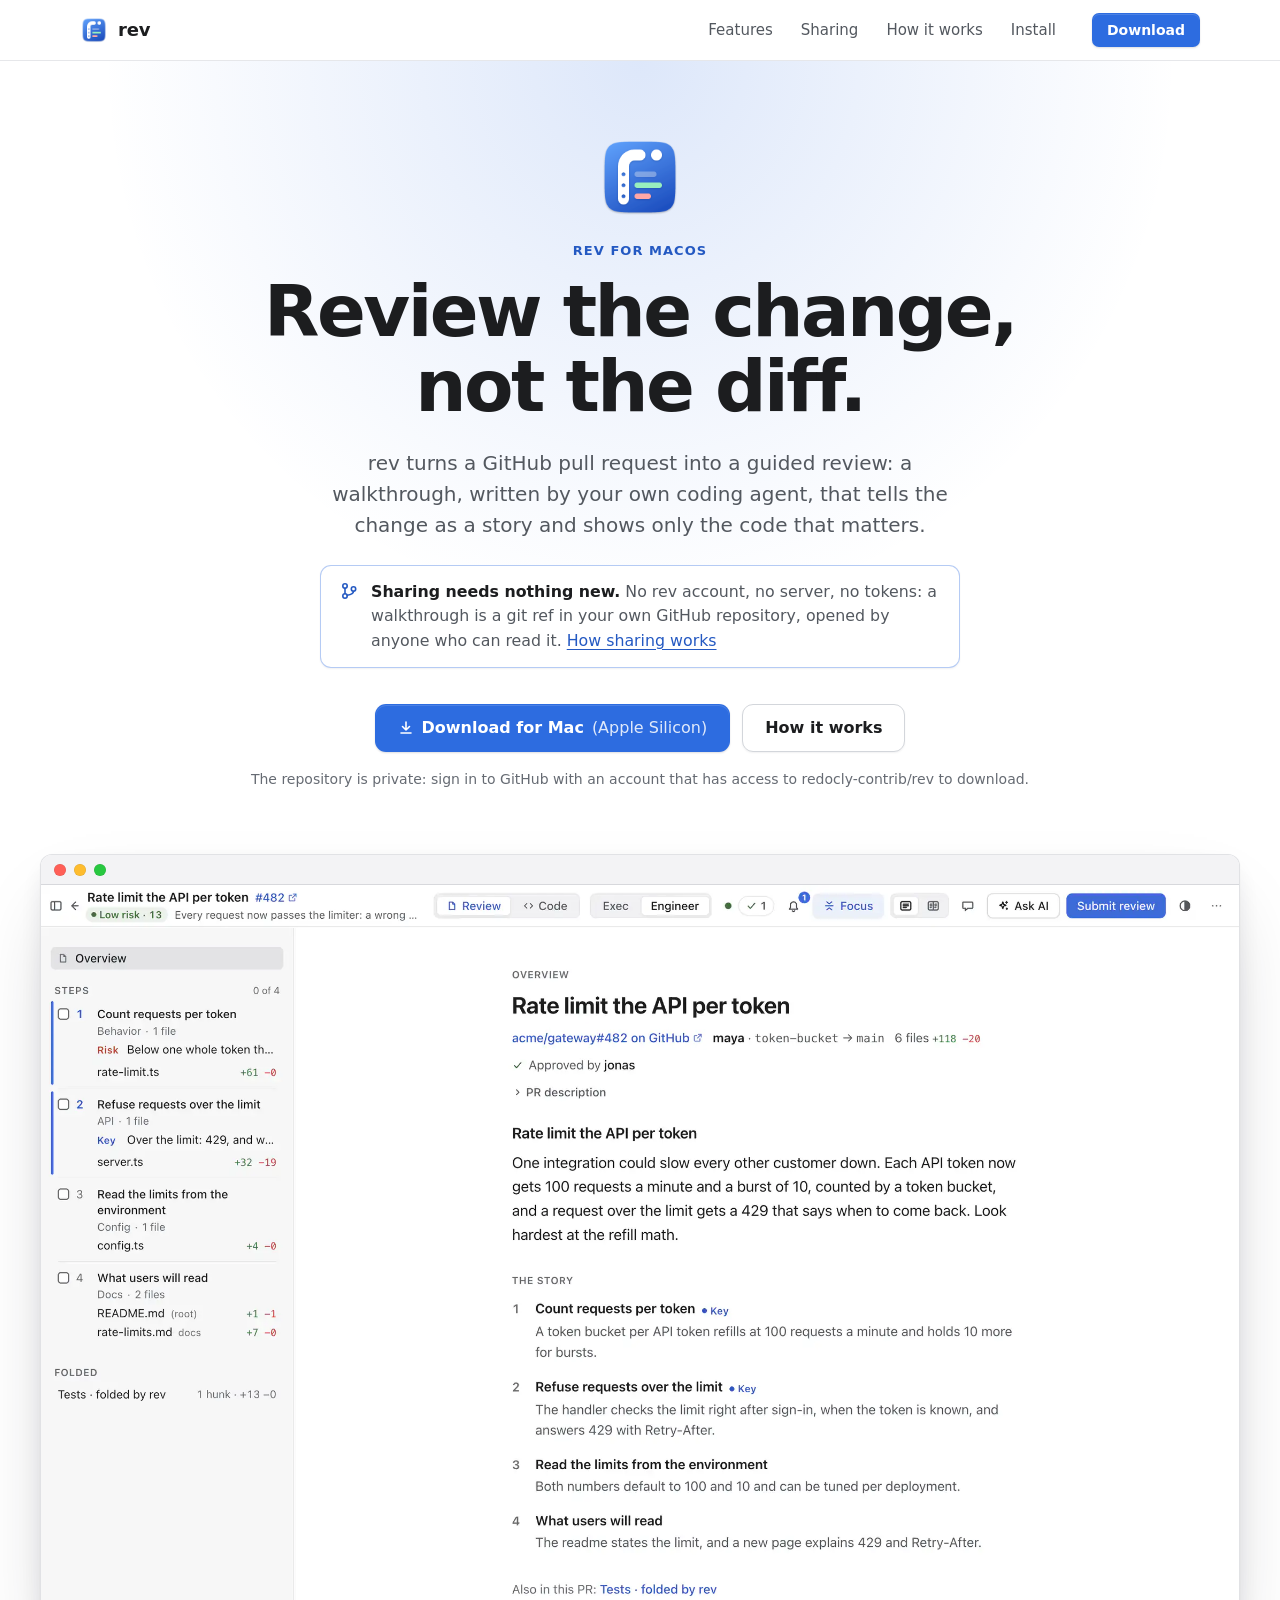
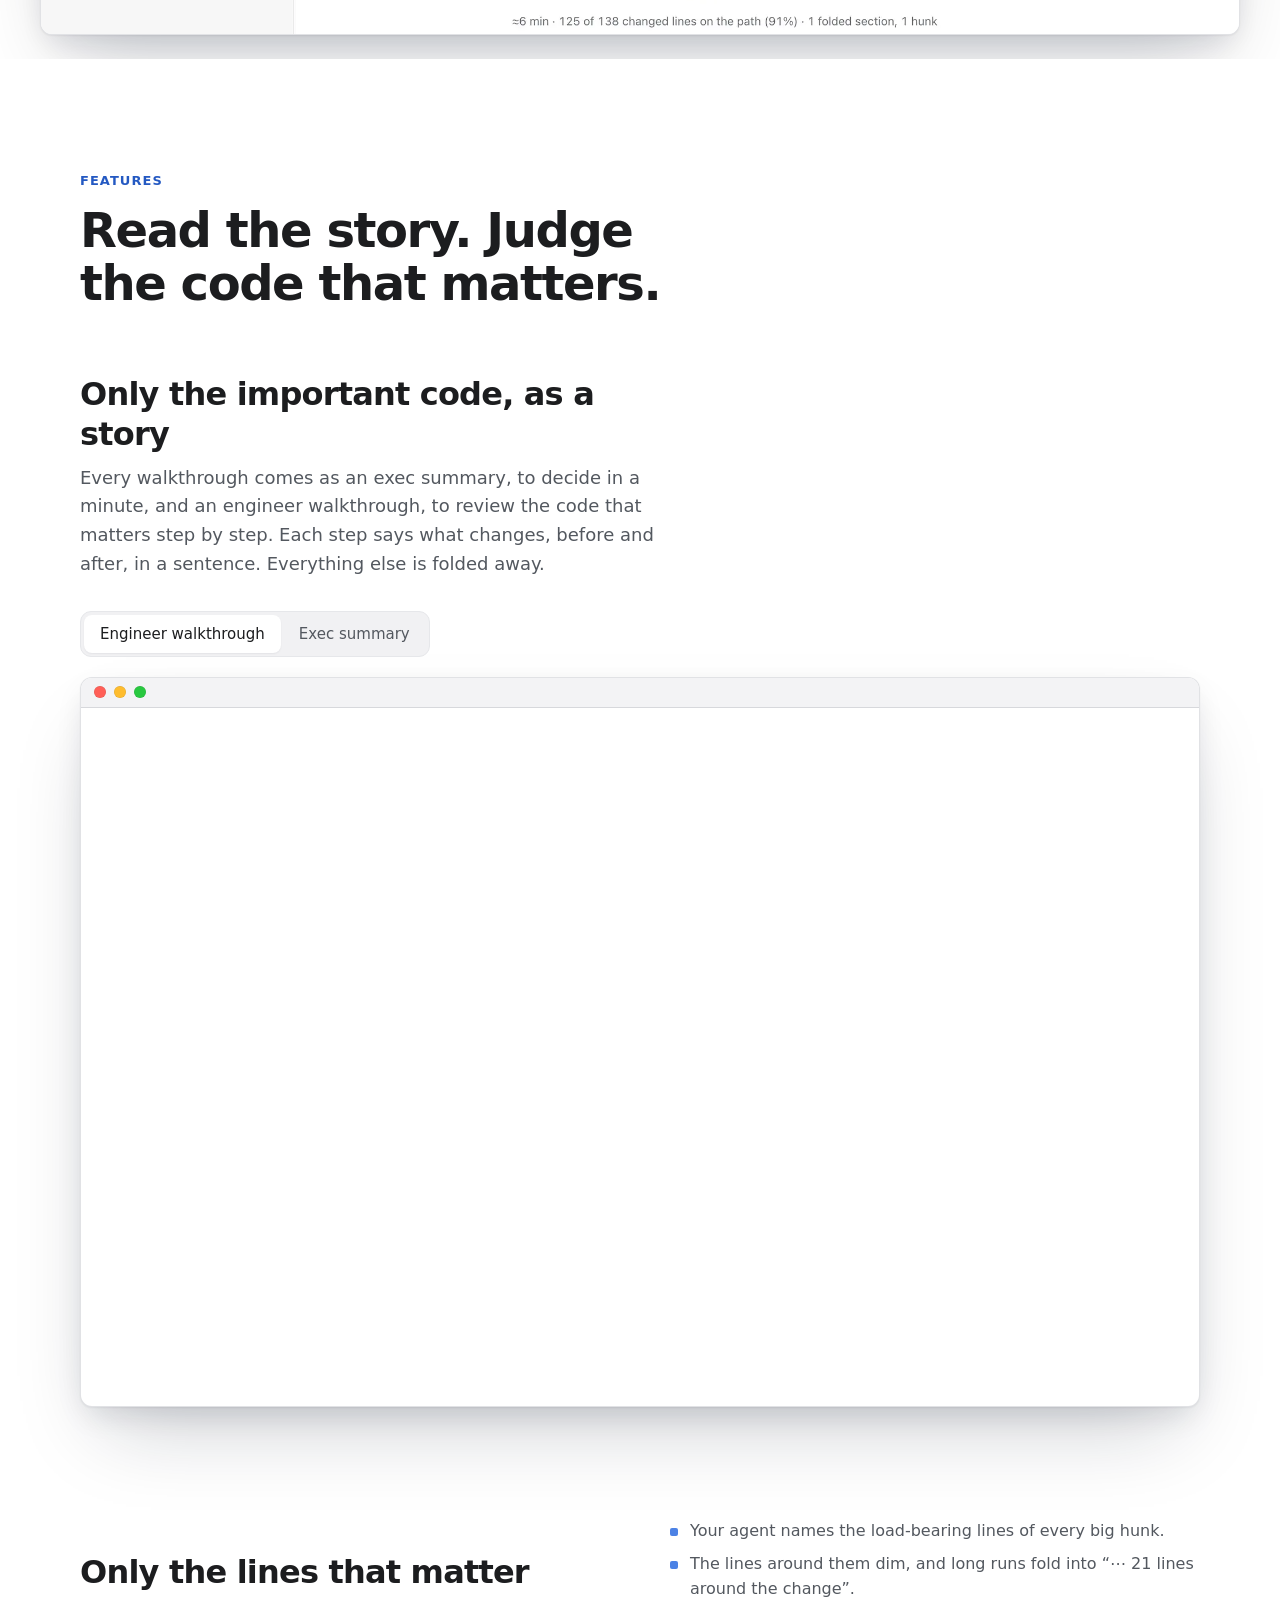
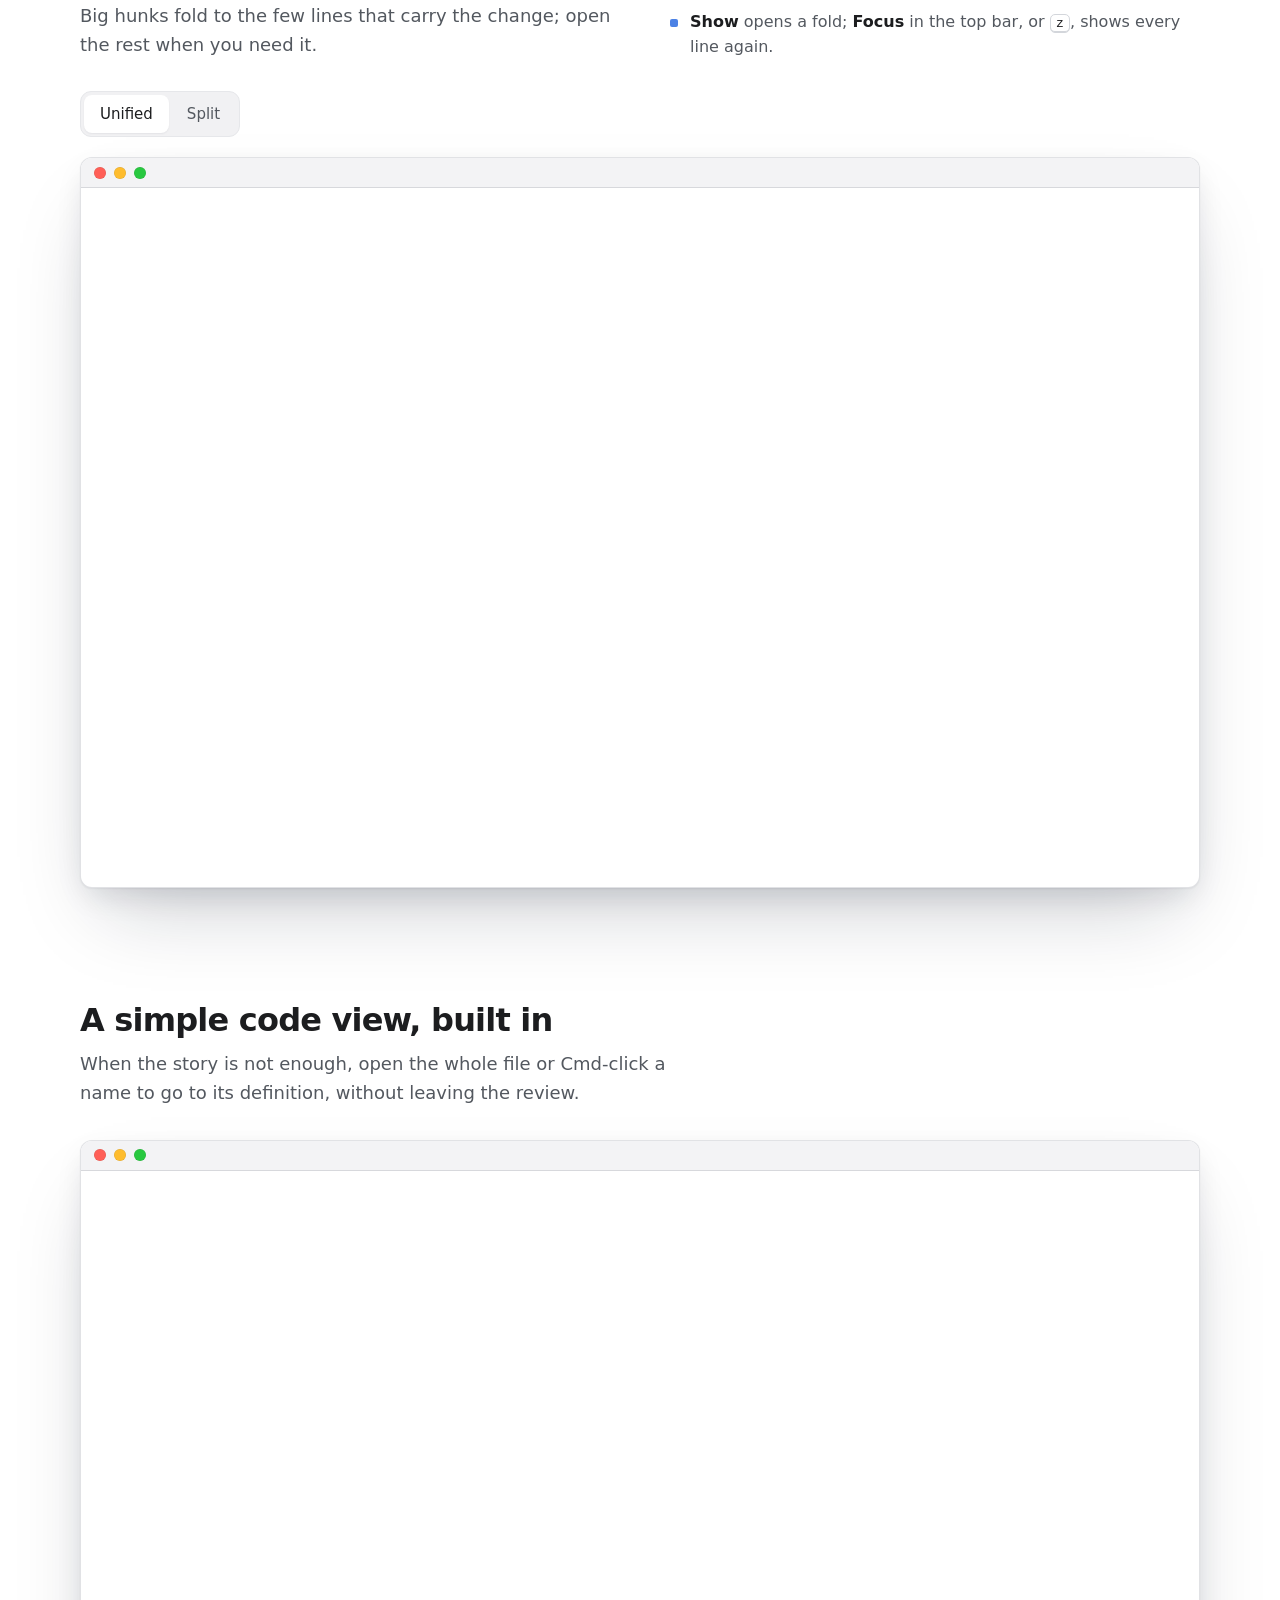
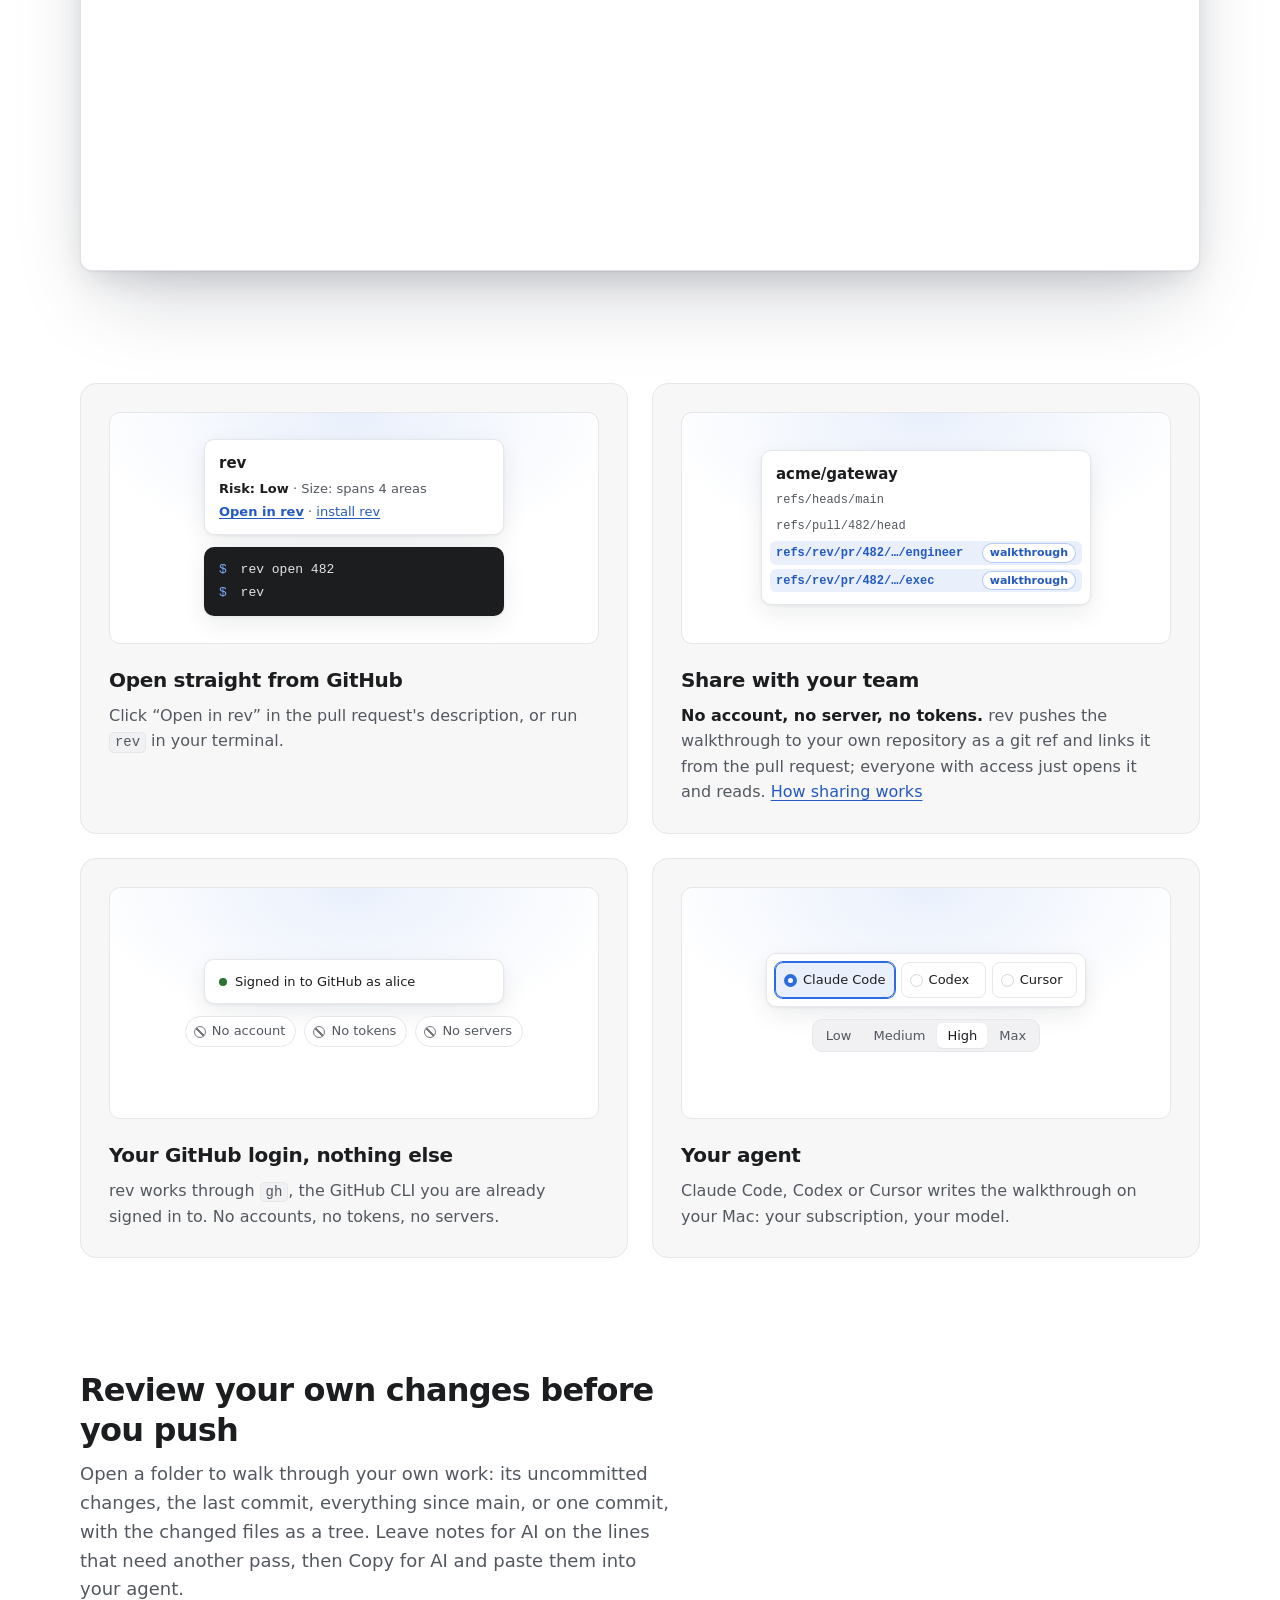
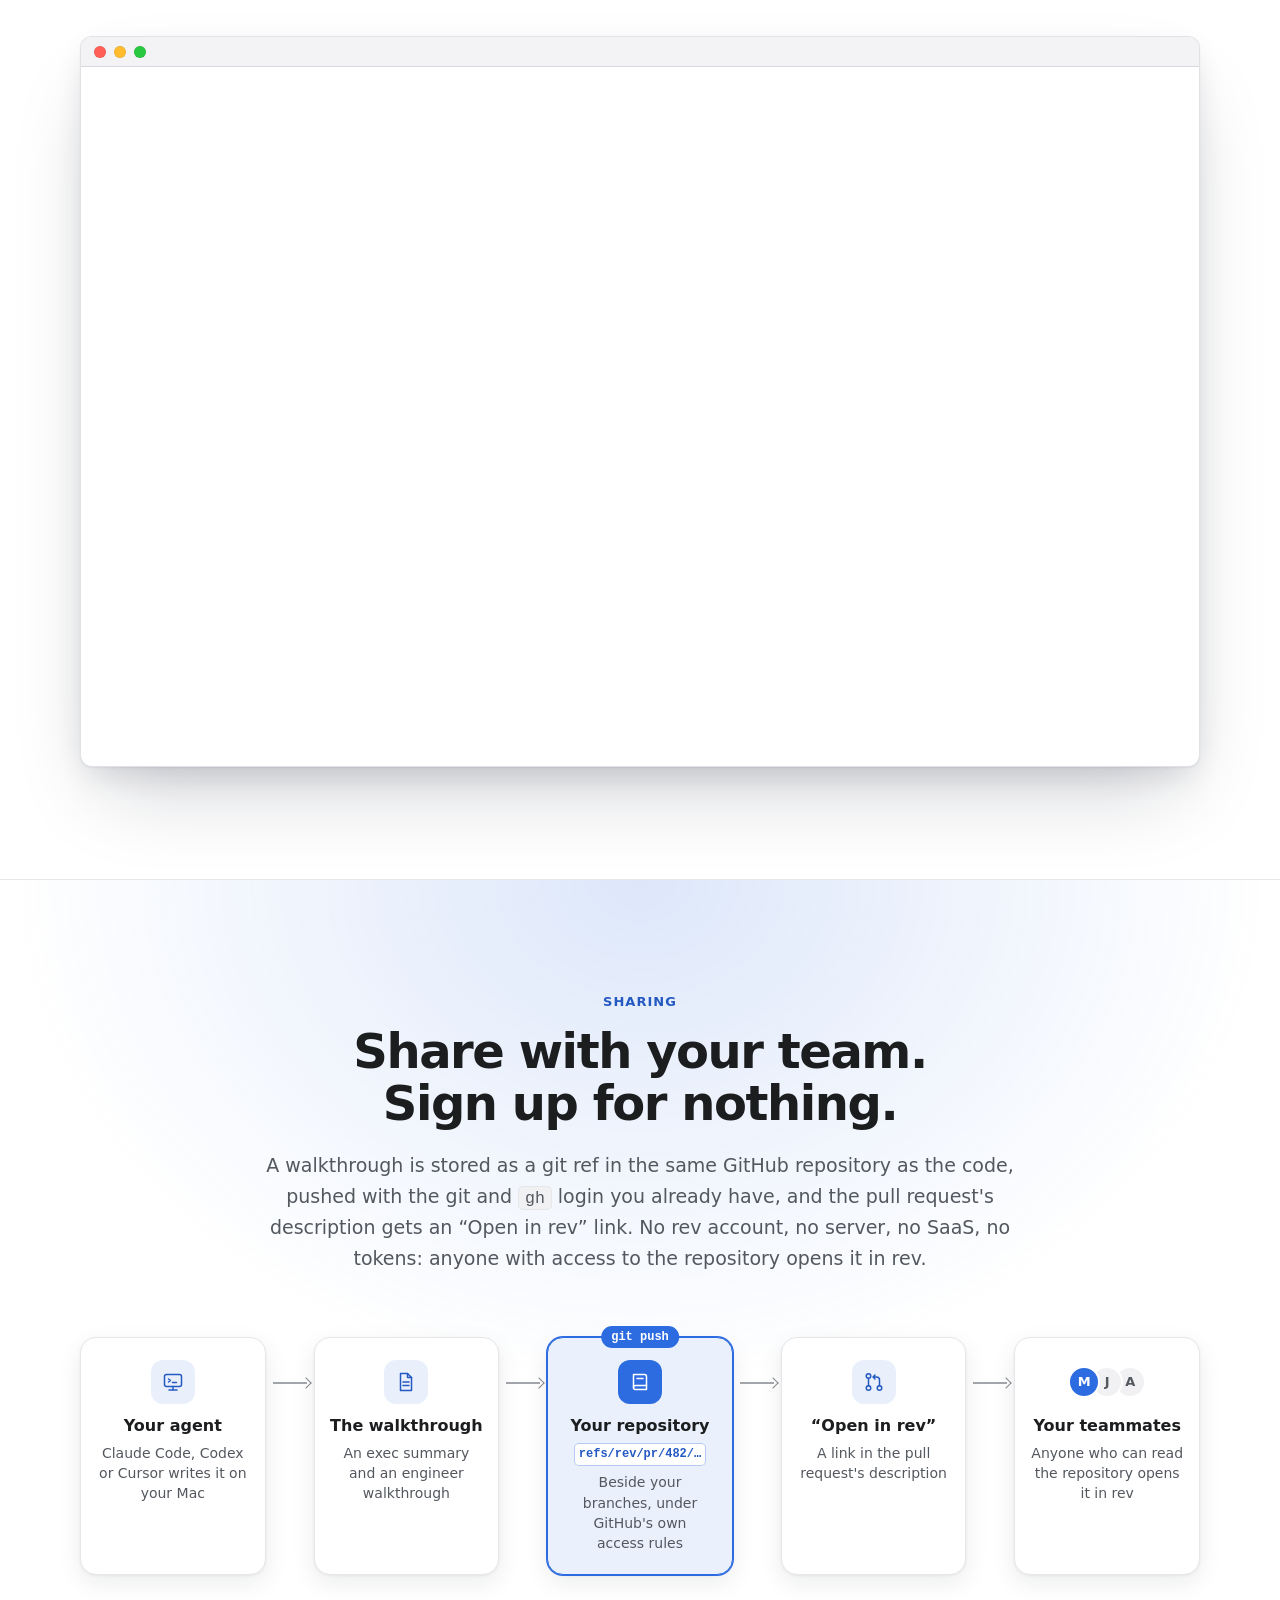
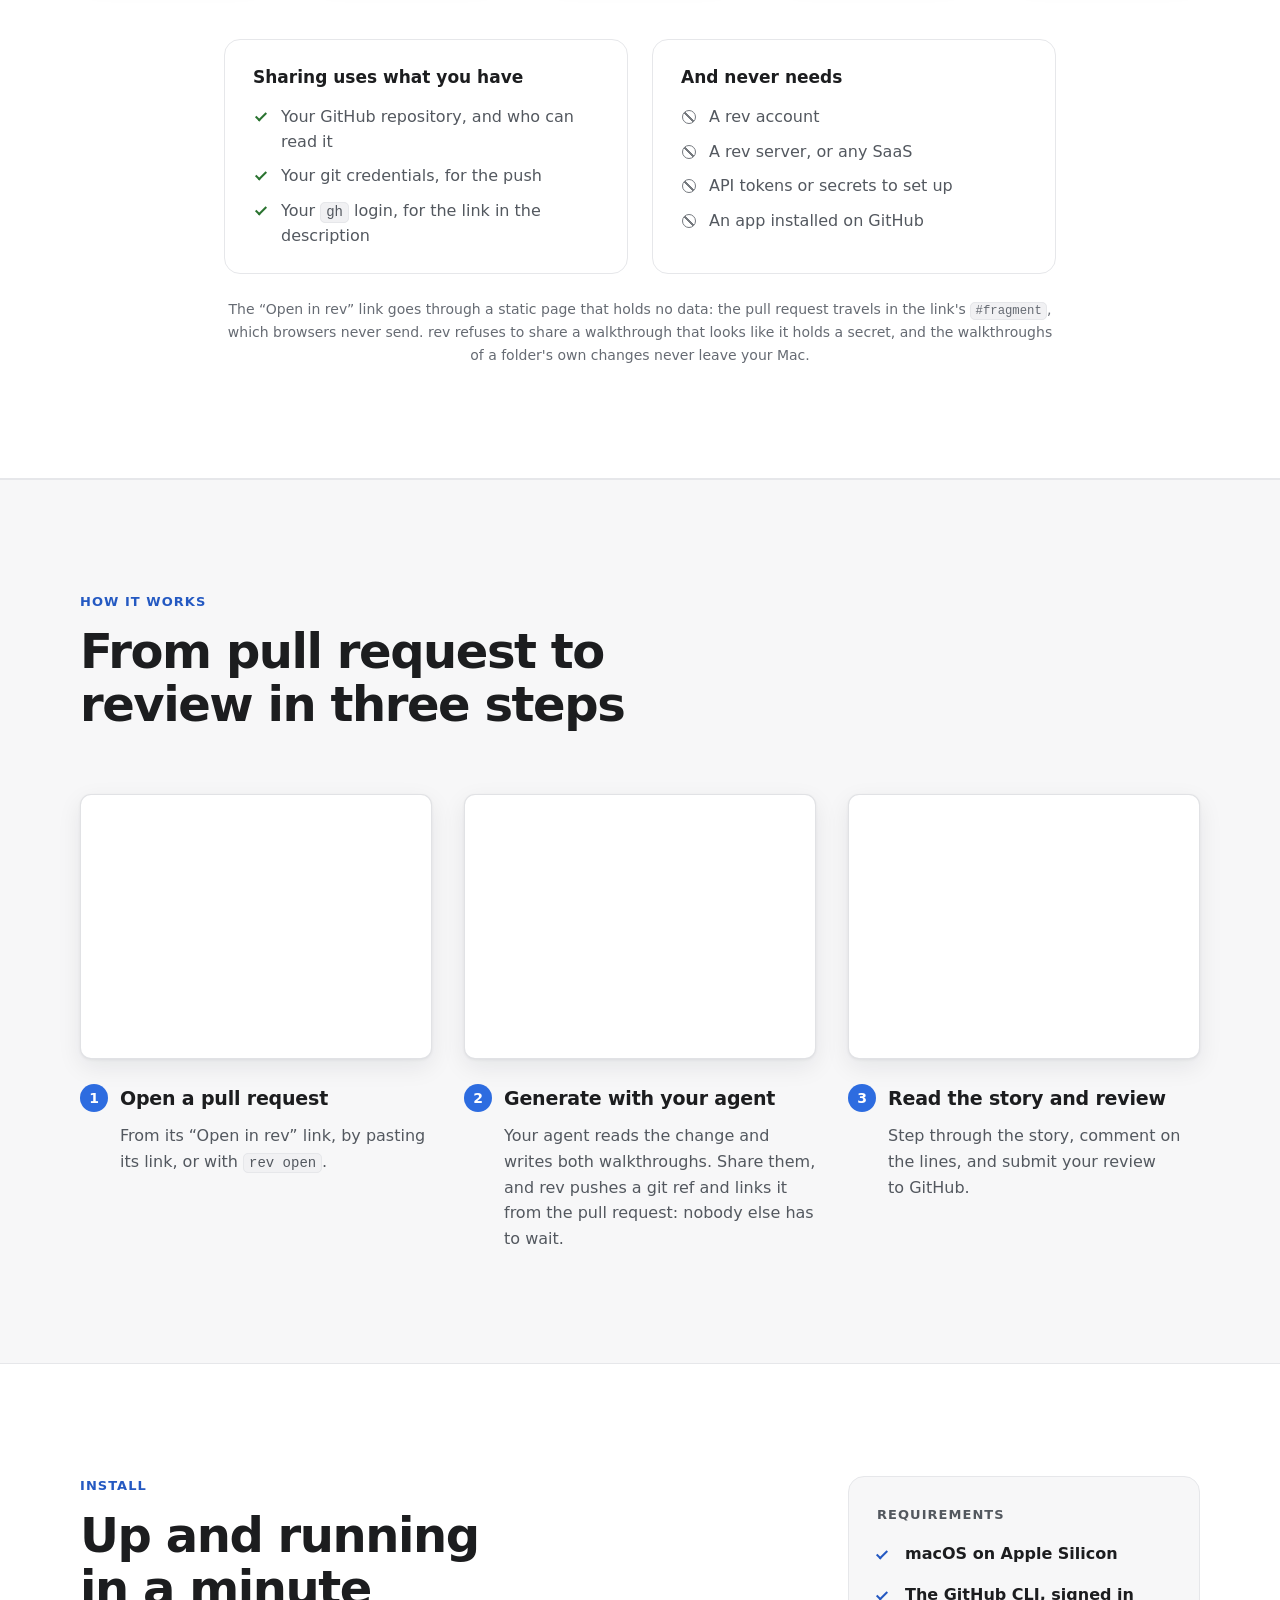
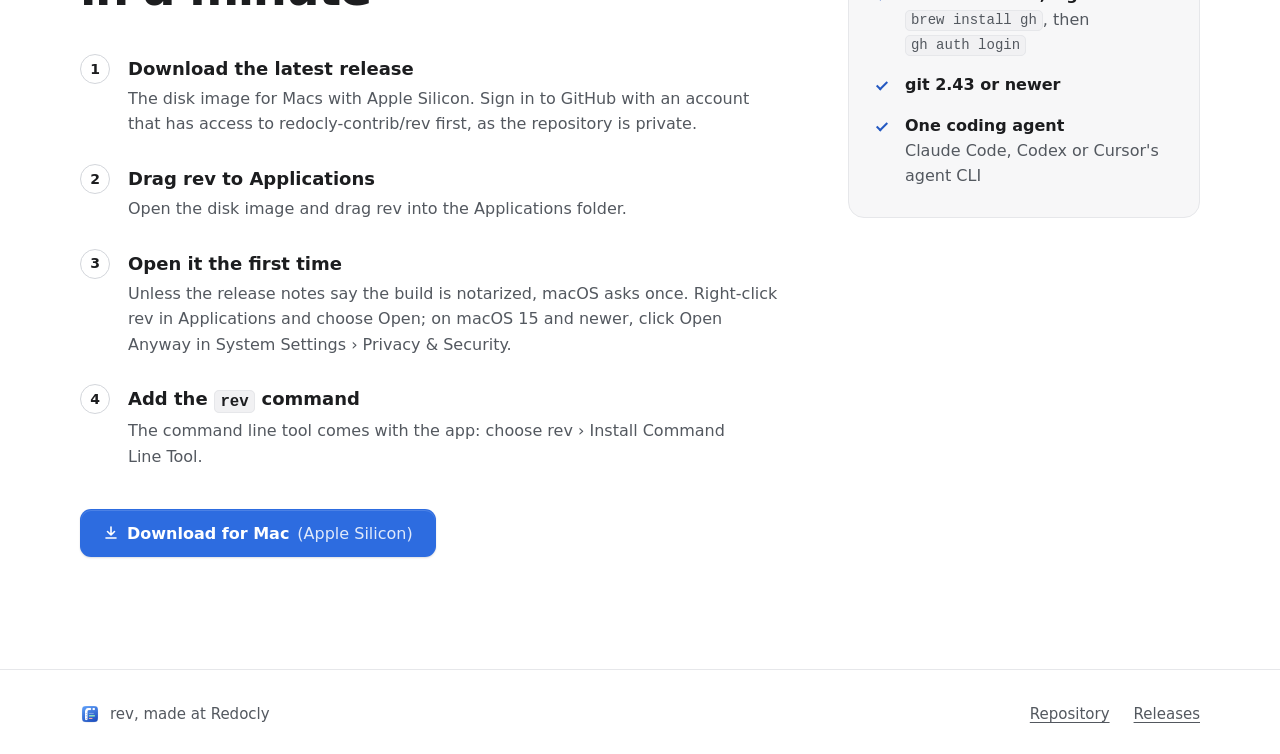
==== commit a6305e94: "rev: publish the pages from redocly-contrib/rev@37d90bba2c13615b9761dc6d21f8f0f82d0191aa" ====
--- a/rev/index.html
+++ b/rev/index.html
@@ -7,10 +7,10 @@
     <meta name="referrer" content="no-referrer" />
     <meta name="color-scheme" content="light dark" />
     <title>rev: review the change, not the diff</title>
-    <meta name="description" content="rev turns a GitHub pull request into a guided review: a walkthrough, written by your own coding agent, that tells the change as a story and shows only the code that matters." />
+    <meta name="description" content="rev turns a GitHub pull request into a guided review: a walkthrough, written by your own coding agent, that tells the change as a story and shows only the code that matters. Shared through your own repository: no account, no server, no tokens." />
     <meta property="og:type" content="website" />
     <meta property="og:title" content="rev: review the change, not the diff" />
-    <meta property="og:description" content="A guided review of every GitHub pull request, written by your own coding agent: the change as a story, and only the code that matters." />
+    <meta property="og:description" content="A guided review of every GitHub pull request, written by your own coding agent and shared as a git ref in your own repository: no account, no server, no tokens." />
     <meta property="og:url" content="https://redocly-contrib.github.io/rev/" />
     <meta property="og:image" content="https://redocly-contrib.github.io/rev/site/shots/overview-light.png" />
     <meta name="twitter:card" content="summary_large_image" />
@@ -28,6 +28,7 @@
         </a>
         <ul class="nav-links">
           <li><a href="#features">Features</a></li>
+          <li><a href="#sharing">Sharing</a></li>
           <li><a href="#how">How it works</a></li>
           <li><a href="#install">Install</a></li>
         </ul>
@@ -42,6 +43,10 @@
           <p class="eyebrow">rev for macOS</p>
           <h1 id="hero-title">Review the change,<br /> not the diff.</h1>
           <p class="lede">rev turns a GitHub pull request into a guided review: a walkthrough, written by your own coding agent, that tells the change as a story and shows only the code that matters.</p>
+          <p class="hero-share">
+            <svg class="hero-share-icon" viewBox="0 0 20 20" width="20" height="20" aria-hidden="true"><circle cx="6" cy="5" r="2.2" /><circle cx="6" cy="15" r="2.2" /><circle cx="14.5" cy="8" r="2.2" /><path d="M6 7.2v5.6M14.5 10.2c0 2.6-2.2 3.3-6.3 4" /></svg>
+            <span><strong>Sharing needs nothing new.</strong> No rev account, no server, no tokens: a walkthrough is a git ref in your own GitHub repository, opened by anyone who can read it. <a href="#sharing">How&nbsp;sharing&nbsp;works</a></span>
+          </p>
           <div class="cta">
             <a class="button button-primary" id="download" href="https://github.com/redocly-contrib/rev/releases/latest">
               <svg class="button-icon" viewBox="0 0 16 16" width="16" height="16" aria-hidden="true"><path d="M8 2v8m0 0L4.5 6.5M8 10l3.5-3.5M3 13h10" fill="none" stroke="currentColor" stroke-width="1.6" stroke-linecap="round" stroke-linejoin="round" /></svg>
@@ -57,7 +62,7 @@
             <picture>
               <source type="image/webp" media="(prefers-color-scheme: dark)" srcset="./site/shots/overview-dark.webp 2x" />
               <source type="image/webp" srcset="./site/shots/overview-light.webp 2x" />
-              <img src="./site/shots/overview-light.png" width="1100" height="666" fetchpriority="high" alt="rev's Overview of the pull request “Rate limit requests per token”: the walkthrough's summary and its story in four steps, with an outline of the steps, their notes and files on the left." />
+              <img src="./site/shots/overview-light.png" width="1120" height="700" fetchpriority="high" alt="rev's Overview of the pull request “Rate limit the API per token”, acme/gateway#482 by maya, approved by jonas: the walkthrough's summary and its story in four steps, with the steps, their notes and files on the left." />
             </picture>
           </figure>
         </div>
@@ -73,7 +78,7 @@
           <article class="feature feature-wide" aria-labelledby="f-story">
             <div class="feature-text">
               <h3 id="f-story">Only the important code, as a story</h3>
-              <p>Every walkthrough comes as an exec summary, to decide in a minute, and an engineer walkthrough, to review the code that matters step by step. Everything else is folded away.</p>
+              <p>Every walkthrough comes as an exec summary, to decide in a minute, and an engineer walkthrough, to review the code that matters step by step. Each step says what changes, before and after, in a sentence. Everything else is folded away.</p>
             </div>
             <div class="switcher">
               <input class="switch-input" type="radio" name="zoom" id="zoom-engineer" checked />
@@ -82,20 +87,58 @@
                 <label for="zoom-engineer">Engineer walkthrough</label>
                 <label for="zoom-exec">Exec summary</label>
               </div>
-              <figure class="window switch-engineer">
+              <figure class="window switch-a">
                 <div class="window-bar" aria-hidden="true"><span></span><span></span><span></span></div>
                 <picture>
                   <source type="image/webp" media="(prefers-color-scheme: dark)" srcset="./site/shots/engineer-dark.webp 2x" />
                   <source type="image/webp" srcset="./site/shots/engineer-light.webp 2x" />
-                  <img src="./site/shots/engineer-light.png" width="1100" height="666" loading="lazy" decoding="async" alt="Step 2 of 4 of the engineer walkthrough, “Answer 429 with Retry-After”: two plain sentences, then the new middleware's code with a Key note and a Note pinned to its lines." />
-                </picture>
-              </figure>
-              <figure class="window switch-exec">
+                  <img src="./site/shots/engineer-light.png" width="1120" height="700" loading="lazy" decoding="async" alt="Step 1 of 4 of the engineer walkthrough, “Count requests per token”: two plain paragraphs, a What changes card with the behaviour before and after, then the new rate limiter's code, focused on the lines that matter." />
+                </picture>
+              </figure>
+              <figure class="window switch-b">
                 <div class="window-bar" aria-hidden="true"><span></span><span></span><span></span></div>
                 <picture>
                   <source type="image/webp" media="(prefers-color-scheme: dark)" srcset="./site/shots/exec-dark.webp 2x" />
                   <source type="image/webp" srcset="./site/shots/exec-light.webp 2x" />
-                  <img src="./site/shots/exec-light.png" width="1100" height="666" loading="lazy" decoding="async" alt="The exec summary of the same pull request: the story in three steps, then the first step with what changes, before and after, in one sentence." />
+                  <img src="./site/shots/exec-light.png" width="1120" height="700" loading="lazy" decoding="async" alt="The exec summary of the same pull request: what it does in two sentences, its risk, and the story in two steps, with the tests and the wiring folded away on the left." />
+                </picture>
+              </figure>
+            </div>
+          </article>
+
+          <article class="feature feature-wide" aria-labelledby="f-focus">
+            <div class="feature-text feature-text-split">
+              <div>
+                <h3 id="f-focus">Only the lines that matter</h3>
+                <p>Big hunks fold to the few lines that carry the change; open the rest when you need it.</p>
+              </div>
+              <ul class="facts">
+                <li>Your agent names the load-bearing lines of every big hunk.</li>
+                <li>The lines around them dim, and long runs fold into “⋯ 21 lines around the change”.</li>
+                <li><b>Show</b> opens a fold; <b>Focus</b> in the top bar, or <kbd>z</kbd>, shows every line again.</li>
+              </ul>
+            </div>
+            <div class="switcher">
+              <input class="switch-input" type="radio" name="layout" id="layout-unified" checked />
+              <input class="switch-input" type="radio" name="layout" id="layout-split" />
+              <div class="segmented">
+                <label for="layout-unified">Unified</label>
+                <label for="layout-split">Split</label>
+              </div>
+              <figure class="window switch-a">
+                <div class="window-bar" aria-hidden="true"><span></span><span></span><span></span></div>
+                <picture>
+                  <source type="image/webp" media="(prefers-color-scheme: dark)" srcset="./site/shots/focus-dark.webp 2x" />
+                  <source type="image/webp" srcset="./site/shots/focus-light.webp 2x" />
+                  <img src="./site/shots/focus-light.png" width="1120" height="700" loading="lazy" decoding="async" alt="A big hunk in rev: the request handler, every line re-indented into a try block. Only the limiter check, its Key note and the new catch stand out; the lines around them are dimmed or folded into “⋯ 21 lines around the change · Show”." />
+                </picture>
+              </figure>
+              <figure class="window switch-b">
+                <div class="window-bar" aria-hidden="true"><span></span><span></span><span></span></div>
+                <picture>
+                  <source type="image/webp" media="(prefers-color-scheme: dark)" srcset="./site/shots/split-dark.webp 2x" />
+                  <source type="image/webp" srcset="./site/shots/split-light.webp 2x" />
+                  <img src="./site/shots/split-light.png" width="1120" height="700" loading="lazy" decoding="async" alt="The same hunk in Split: the old handler on the left, the new one on the right, only the limiter and the catch in full colour, and the rows before them folded into “⋯ 11 lines around the change · Show”." />
                 </picture>
               </figure>
             </div>
@@ -111,7 +154,7 @@
               <picture>
                 <source type="image/webp" media="(prefers-color-scheme: dark)" srcset="./site/shots/code-dark.webp 2x" />
                 <source type="image/webp" srcset="./site/shots/code-light.webp 2x" />
-                <img src="./site/shots/code-light.png" width="1100" height="666" loading="lazy" decoding="async" alt="Code mode: the repository's files with the changed ones marked, a whole file, and the signature and documentation of a function shown on hover." />
+                <img src="./site/shots/code-light.png" width="1120" height="700" loading="lazy" decoding="async" alt="Code mode: the repository's files with the changed ones marked, the whole of src/server.ts, and the signature and documentation of rateLimit.check shown on hover." />
               </picture>
             </figure>
           </article>
@@ -121,7 +164,7 @@
               <div class="card-art" role="img" aria-label="rev's block in a pull request description, with its Open in rev link, and the rev command in a terminal">
                 <div class="mock mock-block">
                   <p class="mock-heading">rev</p>
-                  <p><b>Risk: Low</b> · Size: spans 6 areas</p>
+                  <p><b>Risk: Low</b> · Size: spans 4 areas</p>
                   <p><span class="mock-link mock-strong">Open in rev</span> · <span class="mock-link">install rev</span></p>
                 </div>
                 <div class="mock mock-term">
@@ -133,36 +176,18 @@
               <p>Click “Open in rev” in the pull request's description, or run <code>rev</code> in your terminal.</p>
             </article>
 
-            <article class="feature card" aria-labelledby="f-share">
-              <div class="card-art" role="img" aria-label="One person generates the walkthrough; it travels with the pull request to everyone who reviews it">
-                <svg class="share-art" viewBox="0 0 320 132" width="320" height="132" aria-hidden="true">
-                  <g class="art-line" fill="none" stroke-width="1.5" stroke-linecap="round">
-                    <path d="M70 66h52" />
-                    <path d="M206 66c20 0 28-36 50-36" />
-                    <path d="M206 66h50" />
-                    <path d="M206 66c20 0 28 36 50 36" />
-                  </g>
-                  <g class="art-arrow" fill="none" stroke-width="1.5" stroke-linecap="round" stroke-linejoin="round">
-                    <path d="M116 61l6 5-6 5" />
-                  </g>
-                  <circle class="art-accent" cx="44" cy="66" r="24" />
-                  <text class="art-on-accent" x="44" y="71" text-anchor="middle">M</text>
-                  <text class="art-caption" x="44" y="118" text-anchor="middle">generates</text>
-                  <rect class="art-doc" x="126" y="38" width="80" height="56" rx="8" />
-                  <text class="art-doc-title" x="166" y="61" text-anchor="middle">PR #482</text>
-                  <rect class="art-chip" x="138" y="70" width="56" height="14" rx="7" />
-                  <text class="art-chip-text" x="166" y="80.5" text-anchor="middle">walkthrough</text>
-                  <circle class="art-soft" cx="276" cy="30" r="17" />
-                  <text class="art-on-soft" x="276" y="34.5" text-anchor="middle">J</text>
-                  <circle class="art-soft" cx="276" cy="66" r="17" />
-                  <text class="art-on-soft" x="276" y="70.5" text-anchor="middle">P</text>
-                  <circle class="art-soft" cx="276" cy="102" r="17" />
-                  <text class="art-on-soft" x="276" y="106.5" text-anchor="middle">S</text>
-                  <text class="art-caption" x="166" y="118" text-anchor="middle">one walkthrough</text>
-                </svg>
+            <article class="feature card card-share" aria-labelledby="f-share">
+              <div class="card-art" role="img" aria-label="The refs of the repository acme/gateway: its branches, the pull request's head, and two walkthroughs stored under refs/rev/pr/482">
+                <div class="mock mock-refs">
+                  <p class="mock-heading">acme/gateway</p>
+                  <p><code>refs/heads/main</code></p>
+                  <p><code>refs/pull/482/head</code></p>
+                  <p class="ref-on"><code>refs/rev/pr/482/…/engineer</code><span class="ref-tag">walkthrough</span></p>
+                  <p class="ref-on"><code>refs/rev/pr/482/…/exec</code><span class="ref-tag">walkthrough</span></p>
+                </div>
               </div>
               <h3 id="f-share">Share with your team</h3>
-              <p>One person generates the walkthrough and shares it in the pull request. Everyone else just opens it and reads.</p>
+              <p><strong>No account, no server, no tokens.</strong> rev pushes the walkthrough to your own repository as a git ref and links it from the pull request; everyone with access just opens it and reads. <a href="#sharing">How sharing works</a></p>
             </article>
 
             <article class="feature card" aria-labelledby="f-login">
@@ -199,17 +224,80 @@
           <article class="feature feature-wide" aria-labelledby="f-local">
             <div class="feature-text">
               <h3 id="f-local">Review your own changes before you push</h3>
-              <p>Open a folder or a branch to walk through your own work. Leave notes for AI on the lines that need another pass, then Copy for AI and paste them into your agent.</p>
+              <p>Open a folder to walk through your own work: its uncommitted changes, the last commit, everything since main, or one commit, with the changed files as a tree. Leave notes for AI on the lines that need another pass, then Copy for AI and paste them into your agent.</p>
             </div>
             <figure class="window">
               <div class="window-bar" aria-hidden="true"><span></span><span></span><span></span></div>
               <picture>
                 <source type="image/webp" media="(prefers-color-scheme: dark)" srcset="./site/shots/local-dark.webp 2x" />
                 <source type="image/webp" srcset="./site/shots/local-light.webp 2x" />
-                <img src="./site/shots/local-light.png" width="1100" height="666" loading="lazy" decoding="async" alt="A local review of a branch: the new code with two Notes for AI under it, and the notice “Copied 2 notes” after Copy for AI." />
+                <img src="./site/shots/local-light.png" width="1120" height="700" loading="lazy" decoding="async" alt="A local review of the branch evict-idle against main: the comparison picker and the changed files as a tree on the left, the new sweep code with two Notes for AI under it, and the notice “Copied 2 notes” after Copy for AI." />
               </picture>
             </figure>
           </article>
+        </div>
+      </section>
+
+      <section class="section section-share" id="sharing" aria-labelledby="sharing-title">
+        <div class="wrap">
+          <header class="section-head section-head-center">
+            <p class="eyebrow">Sharing</p>
+            <h2 id="sharing-title">Share with your team. Sign up for nothing.</h2>
+            <p class="section-lede">A walkthrough is stored as a git ref in the same GitHub repository as the code, pushed with the git and <code>gh</code> login you already have, and the pull request's description gets an “Open in rev” link. No rev account, no server, no SaaS, no tokens: anyone with access to the repository opens it in rev.</p>
+          </header>
+
+          <figure class="flow-figure">
+            <ol class="flow" aria-label="How a walkthrough reaches your team">
+              <li class="flow-node">
+                <span class="flow-icon" aria-hidden="true"><svg viewBox="0 0 24 24" width="24" height="24"><rect x="3.5" y="4.5" width="17" height="12" rx="2" /><path d="M8 20h8M12 16.5V20M7.5 9l2 1.5-2 1.5M11.5 12.5h4" /></svg></span>
+                <span class="flow-title">Your agent</span>
+                <span class="flow-detail">Claude Code, Codex or Cursor writes it on your Mac</span>
+              </li>
+              <li class="flow-node">
+                <span class="flow-icon" aria-hidden="true"><svg viewBox="0 0 24 24" width="24" height="24"><path d="M6.5 3.5h7l4 4v13h-11z" /><path d="M13.5 3.5v4h4M9 12h6M9 15.5h6" /></svg></span>
+                <span class="flow-title">The walkthrough</span>
+                <span class="flow-detail">An exec summary and an engineer walkthrough</span>
+              </li>
+              <li class="flow-node flow-node-key">
+                <span class="flow-verb">git push</span>
+                <span class="flow-icon" aria-hidden="true"><svg viewBox="0 0 24 24" width="24" height="24"><path d="M5.5 4.5h11a2 2 0 0 1 2 2v13h-11a2 2 0 0 1-2-2z" /><path d="M5.5 17.5a2 2 0 0 1 2-2h11M9 8.5h6" /></svg></span>
+                <span class="flow-title">Your repository</span>
+                <code class="flow-ref">refs/rev/pr/482/…</code>
+                <span class="flow-detail">Beside your branches, under GitHub's own access rules</span>
+              </li>
+              <li class="flow-node">
+                <span class="flow-icon" aria-hidden="true"><svg viewBox="0 0 24 24" width="24" height="24"><circle cx="6.5" cy="6" r="2.25" /><circle cx="6.5" cy="18" r="2.25" /><circle cx="17.5" cy="18" r="2.25" /><path d="M6.5 8.25v7.5M17.5 15.75V10a3 3 0 0 0-3-3h-3M13 5l-2 2 2 2" /></svg></span>
+                <span class="flow-title">“Open in rev”</span>
+                <span class="flow-detail">A link in the pull request's description</span>
+              </li>
+              <li class="flow-node">
+                <span class="flow-people" aria-hidden="true"><span>M</span><span>J</span><span>A</span></span>
+                <span class="flow-title">Your teammates</span>
+                <span class="flow-detail">Anyone who can read the repository opens it in rev</span>
+              </li>
+            </ol>
+          </figure>
+
+          <div class="share-lists">
+            <div class="share-list">
+              <h3>Sharing uses what you have</h3>
+              <ul class="checks">
+                <li>Your GitHub repository, and who can read it</li>
+                <li>Your git credentials, for the push</li>
+                <li>Your <code>gh</code> login, for the link in the description</li>
+              </ul>
+            </div>
+            <div class="share-list">
+              <h3>And never needs</h3>
+              <ul class="nots nots-list">
+                <li>A rev account</li>
+                <li>A rev server, or any SaaS</li>
+                <li>API tokens or secrets to set up</li>
+                <li>An app installed on GitHub</li>
+              </ul>
+            </div>
+          </div>
+          <p class="share-note">The “Open in rev” link goes through a static page that holds no data: the pull request travels in the link's <code>#fragment</code>, which browsers never send. rev refuses to share a walkthrough that looks like it holds a secret, and the walkthroughs of a folder's own changes never leave your Mac.</p>
         </div>
       </section>
 
@@ -223,9 +311,9 @@
             <li class="step">
               <figure class="step-shot">
                 <picture>
-                  <source type="image/webp" media="(prefers-color-scheme: dark)" srcset="./site/shots/open-dark.webp 2x" />
-                  <source type="image/webp" srcset="./site/shots/open-light.webp 2x" />
-                  <img src="./site/shots/open-light.png" width="480" height="360" loading="lazy" decoding="async" alt="rev's first screen: a field for a pull request link, Open a folder, and the recent pull requests." />
+                  <source type="image/webp" media="(prefers-color-scheme: dark)" srcset="./site/shots/home-dark.webp 2x" />
+                  <source type="image/webp" srcset="./site/shots/home-light.webp 2x" />
+                  <img src="./site/shots/home-light.png" width="480" height="360" loading="lazy" decoding="async" alt="rev's home screen: a field for a pull request link, Open a folder, and the recent pull requests as cards with their state and walkthroughs." />
                 </picture>
               </figure>
               <h3><span class="step-number" aria-hidden="true">1</span>Open a pull request</h3>
@@ -236,18 +324,18 @@
                 <picture>
                   <source type="image/webp" media="(prefers-color-scheme: dark)" srcset="./site/shots/generate-dark.webp 2x" />
                   <source type="image/webp" srcset="./site/shots/generate-light.webp 2x" />
-                  <img src="./site/shots/generate-light.png" width="480" height="360" loading="lazy" decoding="async" alt="The New walkthrough dialog: Claude Code, Codex or Cursor, the model and the effort, and Share with the team when done." />
+                  <img src="./site/shots/generate-light.png" width="480" height="360" loading="lazy" decoding="async" alt="The New walkthrough dialog: Claude Code, Codex or Cursor, the model, and Share with the team when done, which pushes a git ref and adds the walkthrough to the PR description." />
                 </picture>
               </figure>
               <h3><span class="step-number" aria-hidden="true">2</span>Generate with your agent</h3>
-              <p>Your agent reads the change and writes both walkthroughs. Share them, and nobody else has to wait.</p>
+              <p>Your agent reads the change and writes both walkthroughs. Share them, and rev pushes a git ref and links it from the pull request: nobody else has to wait.</p>
             </li>
             <li class="step">
               <figure class="step-shot">
                 <picture>
-                  <source type="image/webp" media="(prefers-color-scheme: dark)" srcset="./site/shots/read-dark.webp 2x" />
-                  <source type="image/webp" srcset="./site/shots/read-light.webp 2x" />
-                  <img src="./site/shots/read-light.png" width="480" height="360" loading="lazy" decoding="async" alt="A step of the walkthrough: its title, two short paragraphs, and a What changes card with the behaviour before and after." />
+                  <source type="image/webp" media="(prefers-color-scheme: dark)" srcset="./site/shots/submit-dark.webp 2x" />
+                  <source type="image/webp" srcset="./site/shots/submit-light.webp 2x" />
+                  <img src="./site/shots/submit-light.png" width="480" height="360" loading="lazy" decoding="async" alt="The Submit review dialog: Comment, Approve or Request changes, and a summary, sent to GitHub as your review of the pull request." />
                 </picture>
               </figure>
               <h3><span class="step-number" aria-hidden="true">3</span>Read the story and review</h3>
@@ -273,7 +361,7 @@
               </li>
               <li>
                 <h3>Open it the first time</h3>
-                <p>The build is not notarized yet, so macOS asks once. Right-click rev in Applications and choose Open; on macOS 15 and newer, click Open Anyway in System Settings › Privacy &amp; Security.</p>
+                <p>Unless the release notes say the build is notarized, macOS asks once. Right-click rev in Applications and choose Open; on macOS 15 and newer, click Open Anyway in System Settings › Privacy &amp; Security.</p>
               </li>
               <li>
                 <h3>Add the <code>rev</code> command</h3>
--- a/rev/site/home.css
+++ b/rev/site/home.css
@@ -20,6 +20,7 @@
   --accent-text: #2459c2;
   --accent-soft: rgb(45 108 224 / 10%);
   --accent-glow: rgb(45 108 224 / 16%);
+  --accent-border: rgb(45 108 224 / 35%);
   --on-accent: #ffffff;
   --success: #2a7330;
   --focus-ring: rgb(45 108 224 / 55%);
@@ -61,6 +62,7 @@
     --accent-text: #7eaaf5;
     --accent-soft: rgb(59 123 234 / 18%);
     --accent-glow: rgb(59 123 234 / 20%);
+    --accent-border: rgb(126 170 245 / 40%);
     --success: #6cc06f;
     --focus-ring: rgb(126 170 245 / 70%);
     --frame-border: rgb(255 255 255 / 10%);
@@ -370,6 +372,38 @@
   font-size: 0.875rem;
 }
 
+/* Sharing, said right under the lede: nothing to sign up for. */
+.hero-share {
+  display: flex;
+  align-items: flex-start;
+  gap: 12px;
+  max-width: 40rem;
+  margin-top: 24px;
+  padding: 14px 18px;
+  border-radius: var(--radius);
+  background: var(--bg-elevated);
+  border: 1px solid var(--accent-border);
+  box-shadow: var(--shadow-sm);
+  color: var(--fg-muted);
+  font-size: 0.9875rem;
+  line-height: 1.55;
+  text-align: left;
+  text-wrap: pretty;
+}
+
+.hero-share strong {
+  color: var(--fg);
+}
+
+.hero-share-icon {
+  flex: none;
+  margin-top: 1px;
+  fill: none;
+  stroke: var(--accent-text);
+  stroke-width: 1.6;
+  stroke-linecap: round;
+}
+
 .window-hero {
   margin-top: 64px;
 }
@@ -478,6 +512,54 @@
   font-size: 1.125rem;
 }
 
+/* A feature's sentence on the left and how it works, in three short lines, on the right. */
+.feature-wide .feature-text-split {
+  display: grid;
+  grid-template-columns: minmax(0, 1fr) minmax(0, 1fr);
+  gap: 16px 56px;
+  align-items: end;
+  max-width: none;
+}
+
+.facts li {
+  position: relative;
+  padding-left: 22px;
+  color: var(--fg-muted);
+  line-height: 1.55;
+  text-wrap: pretty;
+}
+
+.facts li + li {
+  margin-top: 8px;
+}
+
+.facts li::before {
+  content: "";
+  position: absolute;
+  left: 2px;
+  top: 0.55em;
+  width: 8px;
+  height: 8px;
+  border-radius: 2px;
+  background: var(--accent);
+  opacity: 0.85;
+}
+
+.facts b {
+  color: var(--fg);
+}
+
+kbd {
+  font-family: var(--font-mono);
+  font-size: 0.8125em;
+  padding: 0.05em 0.4em;
+  border-radius: 5px;
+  background: var(--bg-elevated);
+  border: 1px solid var(--border-strong);
+  box-shadow: inset 0 -1px 0 var(--border-strong);
+  color: var(--fg);
+}
+
 /* Exec | Engineer: two radios and their labels switch the screenshot, no script. */
 
 .switch-input {
@@ -516,21 +598,22 @@
   color: var(--fg);
 }
 
-#zoom-engineer:checked ~ .segmented label[for="zoom-engineer"],
-#zoom-exec:checked ~ .segmented label[for="zoom-exec"] {
+/* The first radio shows .switch-a, the second .switch-b; each label is its radio's. */
+.switch-input:nth-of-type(1):checked ~ .segmented label:nth-child(1),
+.switch-input:nth-of-type(2):checked ~ .segmented label:nth-child(2) {
   background: var(--bg-elevated);
   color: var(--fg);
   box-shadow: var(--shadow-sm);
 }
 
-#zoom-engineer:focus-visible ~ .segmented label[for="zoom-engineer"],
-#zoom-exec:focus-visible ~ .segmented label[for="zoom-exec"] {
+.switch-input:nth-of-type(1):focus-visible ~ .segmented label:nth-child(1),
+.switch-input:nth-of-type(2):focus-visible ~ .segmented label:nth-child(2) {
   outline: 2px solid var(--accent);
   outline-offset: 2px;
 }
 
-#zoom-engineer:checked ~ .switch-exec,
-#zoom-exec:checked ~ .switch-engineer {
+.switch-input:nth-of-type(1):checked ~ .switch-b,
+.switch-input:nth-of-type(2):checked ~ .switch-a {
   display: none;
 }
 
@@ -733,71 +816,327 @@
   box-shadow: var(--shadow-sm);
 }
 
-/* The share drawing. */
-
-.share-art {
-  width: 100%;
-  max-width: 320px;
-  height: auto;
-  overflow: visible;
-  font-family: var(--font-ui);
-}
-
-.art-line {
-  stroke: var(--border-strong);
-}
-
-.art-arrow {
-  stroke: var(--fg-subtle);
-}
-
-.art-accent {
-  fill: var(--accent);
-}
-
-.art-on-accent {
-  fill: var(--on-accent);
-  font-size: 18px;
+/* The repository's refs: the walkthroughs beside its branches. */
+.mock-refs {
+  max-width: 330px;
+}
+
+.mock-refs code {
+  padding: 0;
+  border: 0;
+  background: none;
+  color: var(--fg-muted);
+  font-size: 0.75rem;
+}
+
+.mock-refs p:not(.mock-heading) {
+  display: flex;
+  align-items: center;
+  justify-content: space-between;
+  gap: 8px;
+  margin-inline: -6px;
+  padding: 2px 6px;
+  border-radius: 6px;
+}
+
+.mock-refs .ref-on {
+  background: var(--accent-soft);
+}
+
+.mock-refs .ref-on code {
+  color: var(--accent-text);
+  font-weight: 600;
+}
+
+.ref-tag {
+  flex: none;
+  padding: 0 7px;
+  border-radius: 999px;
+  background: var(--bg-elevated);
+  border: 1px solid var(--accent-border);
+  color: var(--accent-text);
+  font-size: 0.6875rem;
+  font-weight: 600;
+  line-height: 1.6;
+}
+
+.card > p strong {
+  color: var(--fg);
+}
+
+/* Sharing: what a walkthrough goes through to reach the team, and what it never needs. */
+
+.section-share {
+  background:
+    radial-gradient(70% 60% at 50% 0%, var(--accent-glow), transparent 70%),
+    var(--bg);
+  border-block: 1px solid var(--border);
+}
+
+.section-head-center {
+  max-width: 48rem;
+  margin-inline: auto;
+  text-align: center;
+}
+
+.section-lede {
+  margin-top: 20px;
+  color: var(--fg-muted);
+  font-size: clamp(1.0625rem, 0.98rem + 0.35vw, 1.1875rem);
+  line-height: 1.6;
+  text-wrap: pretty;
+}
+
+.flow-figure {
+  margin-bottom: 64px;
+}
+
+.flow {
+  --flow-gap: 48px;
+  display: grid;
+  grid-template-columns: repeat(5, minmax(0, 1fr));
+  gap: var(--flow-gap);
+}
+
+.flow-node {
+  position: relative;
+  display: flex;
+  flex-direction: column;
+  align-items: center;
+  gap: 6px;
+  padding: 22px 14px 20px;
+  border-radius: var(--radius-lg);
+  background: var(--bg-elevated);
+  border: 1px solid var(--border);
+  box-shadow: var(--shadow-md);
+  text-align: center;
+}
+
+/* The arrow from the node before: a line across the gap, its head at this node. */
+.flow-node + .flow-node::before {
+  content: "";
+  position: absolute;
+  top: 44px;
+  left: calc(6px - var(--flow-gap));
+  width: calc(var(--flow-gap) - 14px);
+  height: 1.5px;
+  background: var(--fg-subtle);
+  opacity: 0.6;
+}
+
+.flow-node + .flow-node::after {
+  content: "";
+  position: absolute;
+  top: 40.5px;
+  left: -13px;
+  width: 8px;
+  height: 8px;
+  border-top: 1.5px solid var(--fg-subtle);
+  border-right: 1.5px solid var(--fg-subtle);
+  transform: rotate(45deg);
+  opacity: 0.8;
+}
+
+.flow-node-key {
+  border-color: var(--accent);
+  background:
+    linear-gradient(var(--accent-soft), var(--accent-soft)),
+    var(--bg-elevated);
+  box-shadow: 0 0 0 1px var(--accent), var(--shadow-md);
+}
+
+/* "git push", on the edge of the node it arrives at. */
+.flow-verb {
+  position: absolute;
+  top: -12px;
+  left: 50%;
+  transform: translateX(-50%);
+  padding: 1px 10px;
+  border-radius: 999px;
+  background: var(--accent);
+  color: var(--on-accent);
+  font-family: var(--font-mono);
+  font-size: 0.75rem;
+  font-weight: 600;
+  line-height: 1.7;
+  white-space: nowrap;
+}
+
+.flow-icon {
+  display: grid;
+  place-items: center;
+  width: 44px;
+  height: 44px;
+  margin-bottom: 6px;
+  border-radius: 12px;
+  background: var(--accent-soft);
+  color: var(--accent-text);
+}
+
+.flow-icon svg {
+  fill: none;
+  stroke: currentColor;
+  stroke-width: 1.5;
+  stroke-linecap: round;
+  stroke-linejoin: round;
+}
+
+.flow-node-key .flow-icon {
+  background: var(--accent);
+  color: var(--on-accent);
+}
+
+.flow-people {
+  display: flex;
+  height: 44px;
+  margin-bottom: 6px;
+  align-items: center;
+}
+
+.flow-people span {
+  display: grid;
+  place-items: center;
+  width: 32px;
+  height: 32px;
+  border-radius: 50%;
+  background: var(--bg-sunken);
+  border: 2px solid var(--bg-elevated);
+  color: var(--fg-muted);
+  font-size: 0.8125rem;
   font-weight: 650;
 }
 
-.art-soft {
-  fill: var(--bg-elevated);
-  stroke: var(--border-strong);
-  stroke-width: 1;
-}
-
-.art-on-soft {
-  fill: var(--fg-muted);
-  font-size: 13px;
+.flow-people span + span {
+  margin-left: -9px;
+}
+
+/* The first face on top of the stack. */
+.flow-people span:nth-child(1) {
+  z-index: 3;
+}
+
+.flow-people span:nth-child(2) {
+  z-index: 2;
+}
+
+.flow-people span {
+  position: relative;
+}
+
+.flow-people span:first-child {
+  background: var(--accent);
+  color: var(--on-accent);
+}
+
+.flow-title {
+  color: var(--fg);
+  font-weight: 650;
+  line-height: 1.3;
+}
+
+.flow-detail {
+  color: var(--fg-muted);
+  font-size: 0.875rem;
+  line-height: 1.45;
+  text-wrap: pretty;
+}
+
+.flow-ref {
+  background: var(--bg-elevated);
+  border-color: var(--accent-border);
+  color: var(--accent-text);
+  font-size: 0.75rem;
   font-weight: 600;
 }
 
-.art-doc {
-  fill: var(--bg-elevated);
-  stroke: var(--border-strong);
-  stroke-width: 1;
-}
-
-.art-doc-title {
-  fill: var(--fg);
-  font-size: 12px;
+@media (max-width: 1100px) {
+  .flow {
+    --flow-gap: 32px;
+  }
+
+  .flow-node {
+    padding-inline: 10px;
+  }
+}
+
+.share-lists {
+  display: grid;
+  grid-template-columns: repeat(2, minmax(0, 1fr));
+  gap: 24px;
+  max-width: 52rem;
+  margin-inline: auto;
+}
+
+.share-list {
+  padding: 24px 28px;
+  border-radius: var(--radius-lg);
+  background: var(--bg-elevated);
+  border: 1px solid var(--border);
+}
+
+.share-list h3 {
+  font-size: 1.0625rem;
   font-weight: 650;
 }
 
-.art-chip {
-  fill: var(--accent-soft);
-}
-
-.art-chip-text {
-  fill: var(--accent-text);
-  font-size: 8.5px;
-  font-weight: 600;
-}
-
-.art-caption {
-  fill: var(--fg-subtle);
-  font-size: 11px;
+.share-list ul {
+  margin-top: 14px;
+}
+
+.share-list li {
+  position: relative;
+  padding-left: 28px;
+  color: var(--fg-muted);
+  line-height: 1.55;
+}
+
+.share-list li + li {
+  margin-top: 10px;
+}
+
+/* A check mark, drawn, as in Requirements. */
+.checks li::before {
+  content: "";
+  position: absolute;
+  left: 5px;
+  top: 0.3em;
+  width: 6px;
+  height: 11px;
+  border: solid var(--success);
+  border-width: 0 2px 2px 0;
+  transform: rotate(45deg);
+}
+
+/* The same "none of these" sign as the login card's, in a list. */
+.nots-list {
+  display: block;
+}
+
+.nots-list li {
+  display: block;
+  padding: 0 0 0 28px;
+  border: 0;
+  border-radius: 0;
+  background: none;
+  font-size: 1rem;
+}
+
+.nots-list li::before {
+  position: absolute;
+  left: 1px;
+  top: 0.32em;
+  width: 14px;
+  height: 14px;
+}
+
+.share-note {
+  max-width: 52rem;
+  margin: 24px auto 0;
+  color: var(--fg-subtle);
+  font-size: 0.875rem;
+  line-height: 1.6;
+  text-align: center;
+  text-wrap: pretty;
 }
 
 /* How it works */
@@ -1047,6 +1386,75 @@
 /* Narrower screens */
 
 @media (max-width: 960px) {
+  .feature-wide .feature-text-split {
+    grid-template-columns: minmax(0, 1fr);
+    max-width: 38rem;
+  }
+
+  /* The flow, top to bottom: each node a row, its icon on the line. */
+  .flow {
+    grid-template-columns: minmax(0, 1fr);
+    gap: 28px;
+    max-width: 30rem;
+    margin-inline: auto;
+  }
+
+  .flow-node {
+    display: grid;
+    grid-template-columns: 44px minmax(0, 1fr);
+    column-gap: 14px;
+    row-gap: 2px;
+    align-items: start;
+    justify-items: start;
+    padding: 16px 18px;
+    text-align: left;
+  }
+
+  .flow-node > .flow-icon,
+  .flow-node > .flow-people {
+    grid-row: 1 / span 3;
+    margin-bottom: 0;
+  }
+
+  .flow-node > :not(.flow-icon, .flow-people, .flow-verb) {
+    grid-column: 2;
+  }
+
+  .flow-node + .flow-node::before {
+    top: -25px;
+    left: 40px;
+    width: 1.5px;
+    height: 20px;
+  }
+
+  .flow-node + .flow-node::after {
+    top: -12px;
+    left: 36.5px;
+    transform: rotate(135deg);
+  }
+
+  .flow-verb {
+    left: auto;
+    right: 18px;
+    transform: none;
+  }
+
+  .flow-people span {
+    width: 20px;
+    height: 20px;
+    border-width: 1.5px;
+    font-size: 0.625rem;
+  }
+
+  .flow-people span + span {
+    margin-left: -8px;
+  }
+
+  .share-lists {
+    grid-template-columns: minmax(0, 1fr);
+    max-width: 30rem;
+  }
+
   .steps {
     grid-template-columns: minmax(0, 1fr);
     max-width: 34rem;
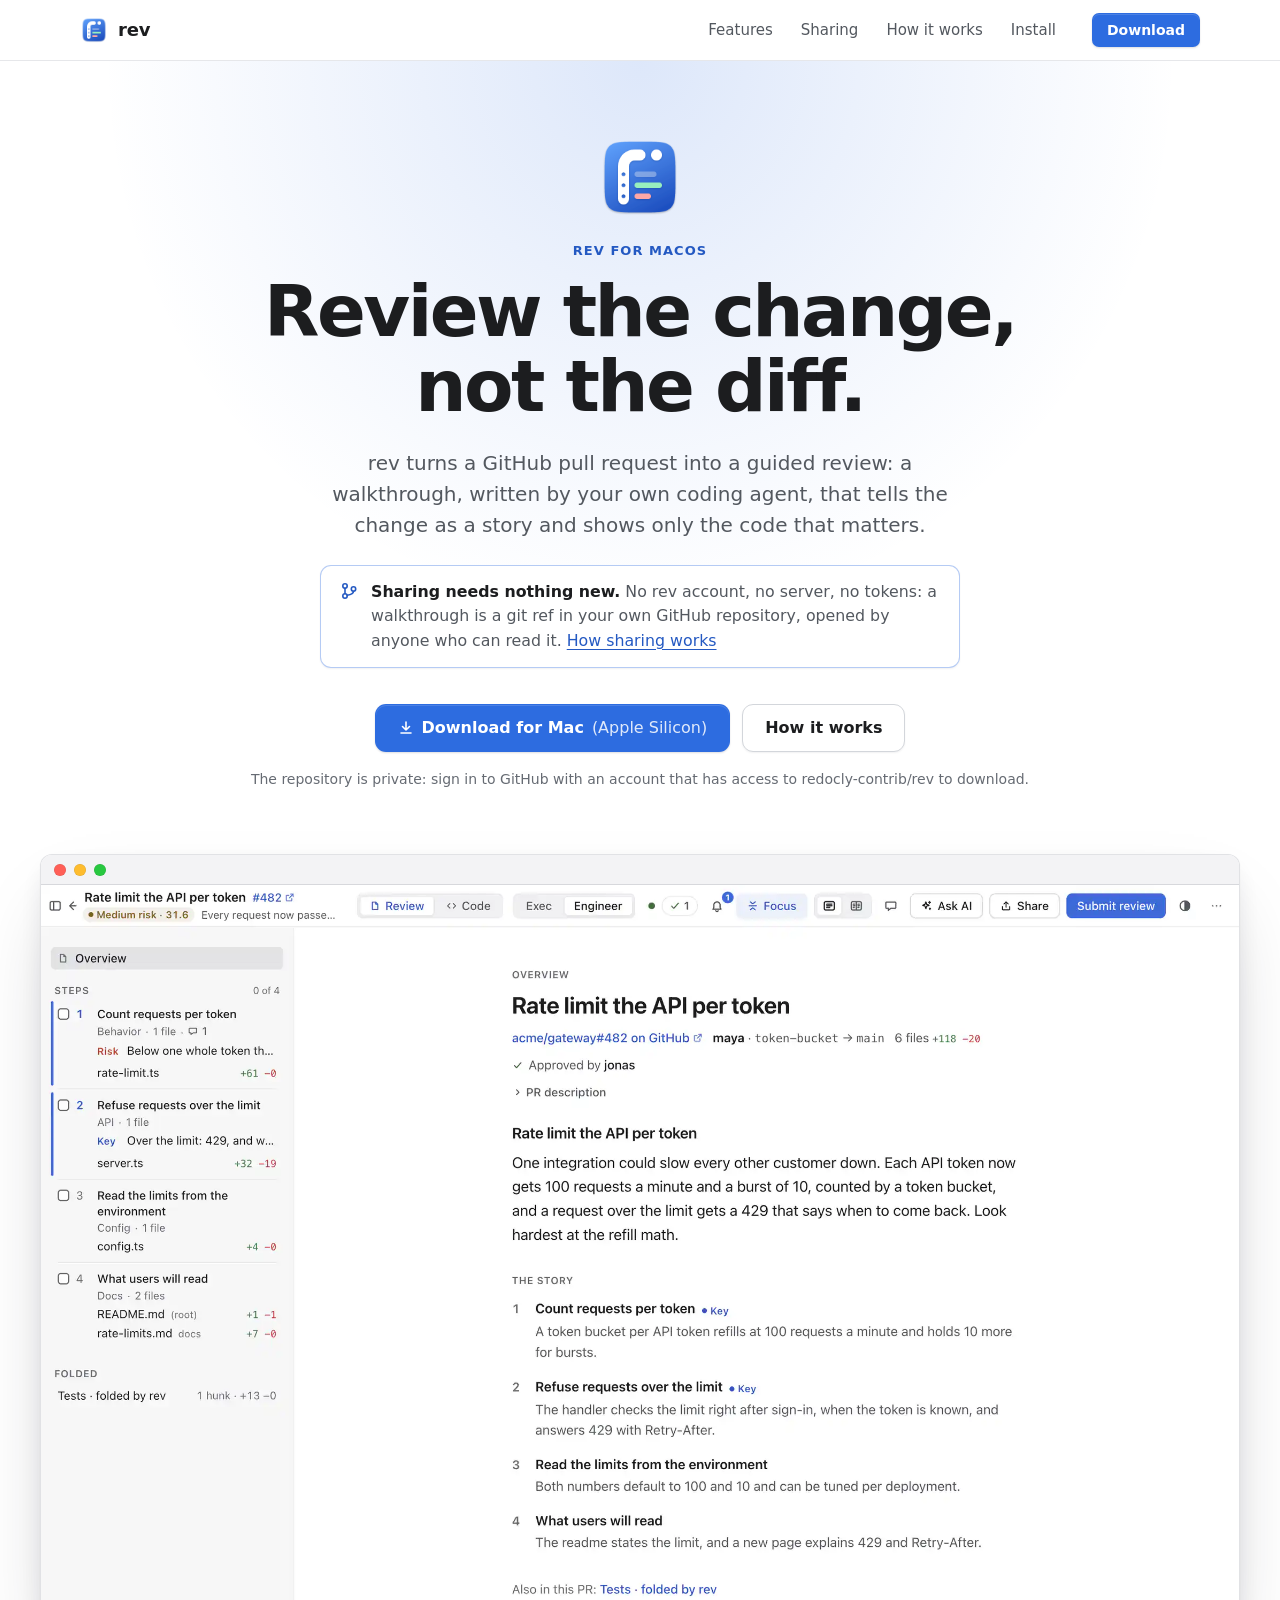
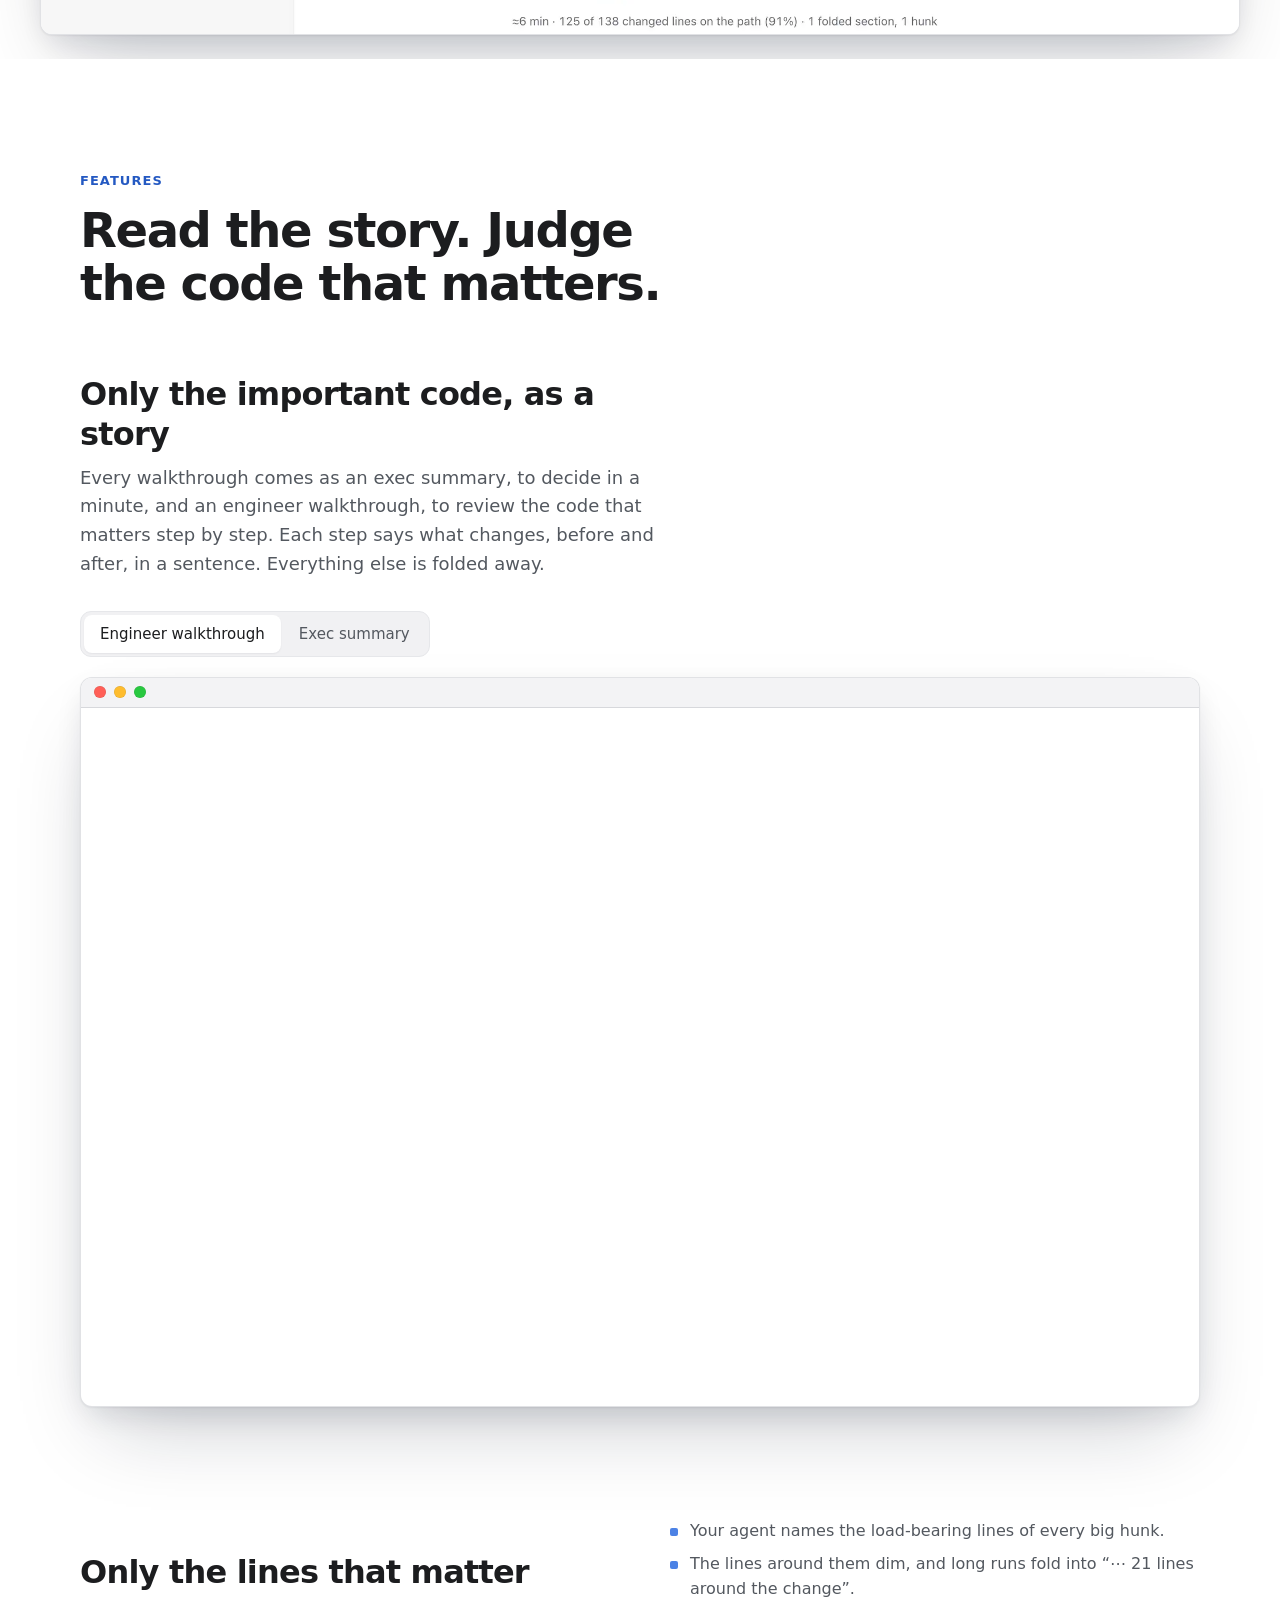
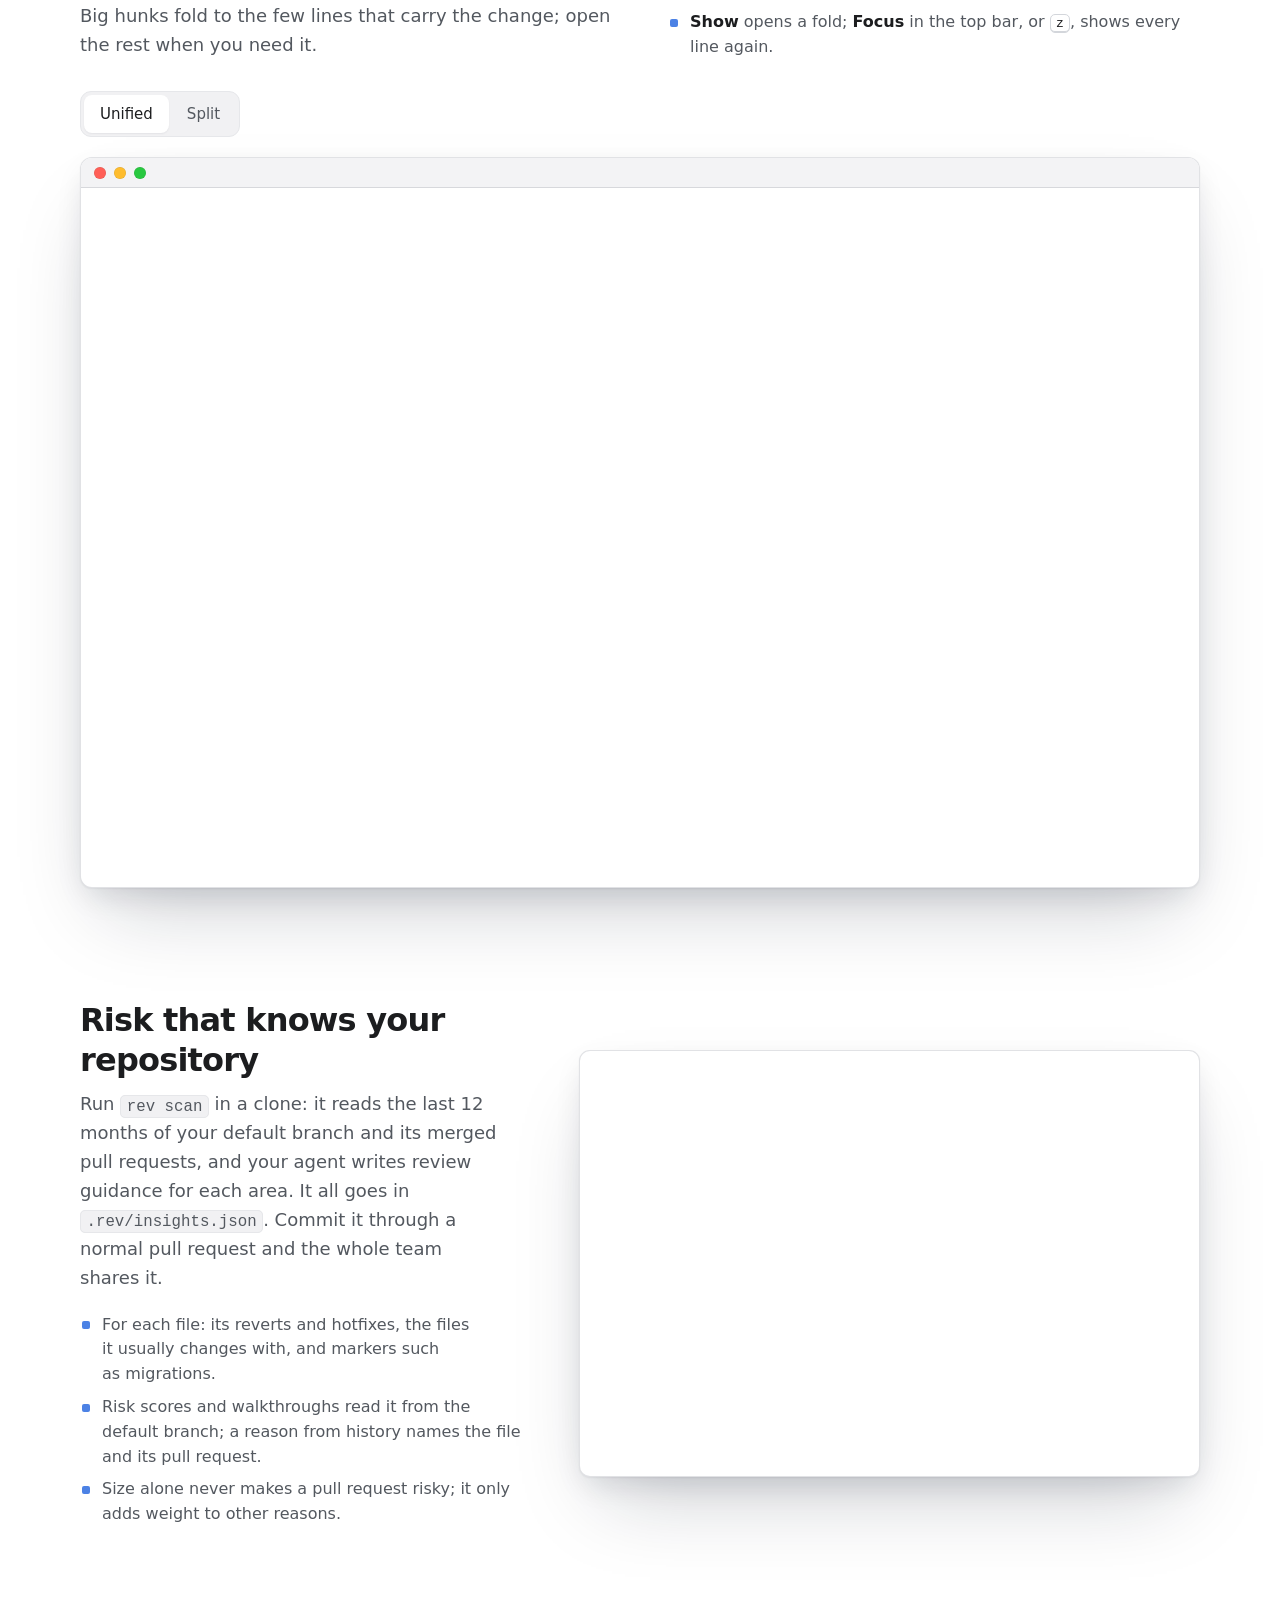
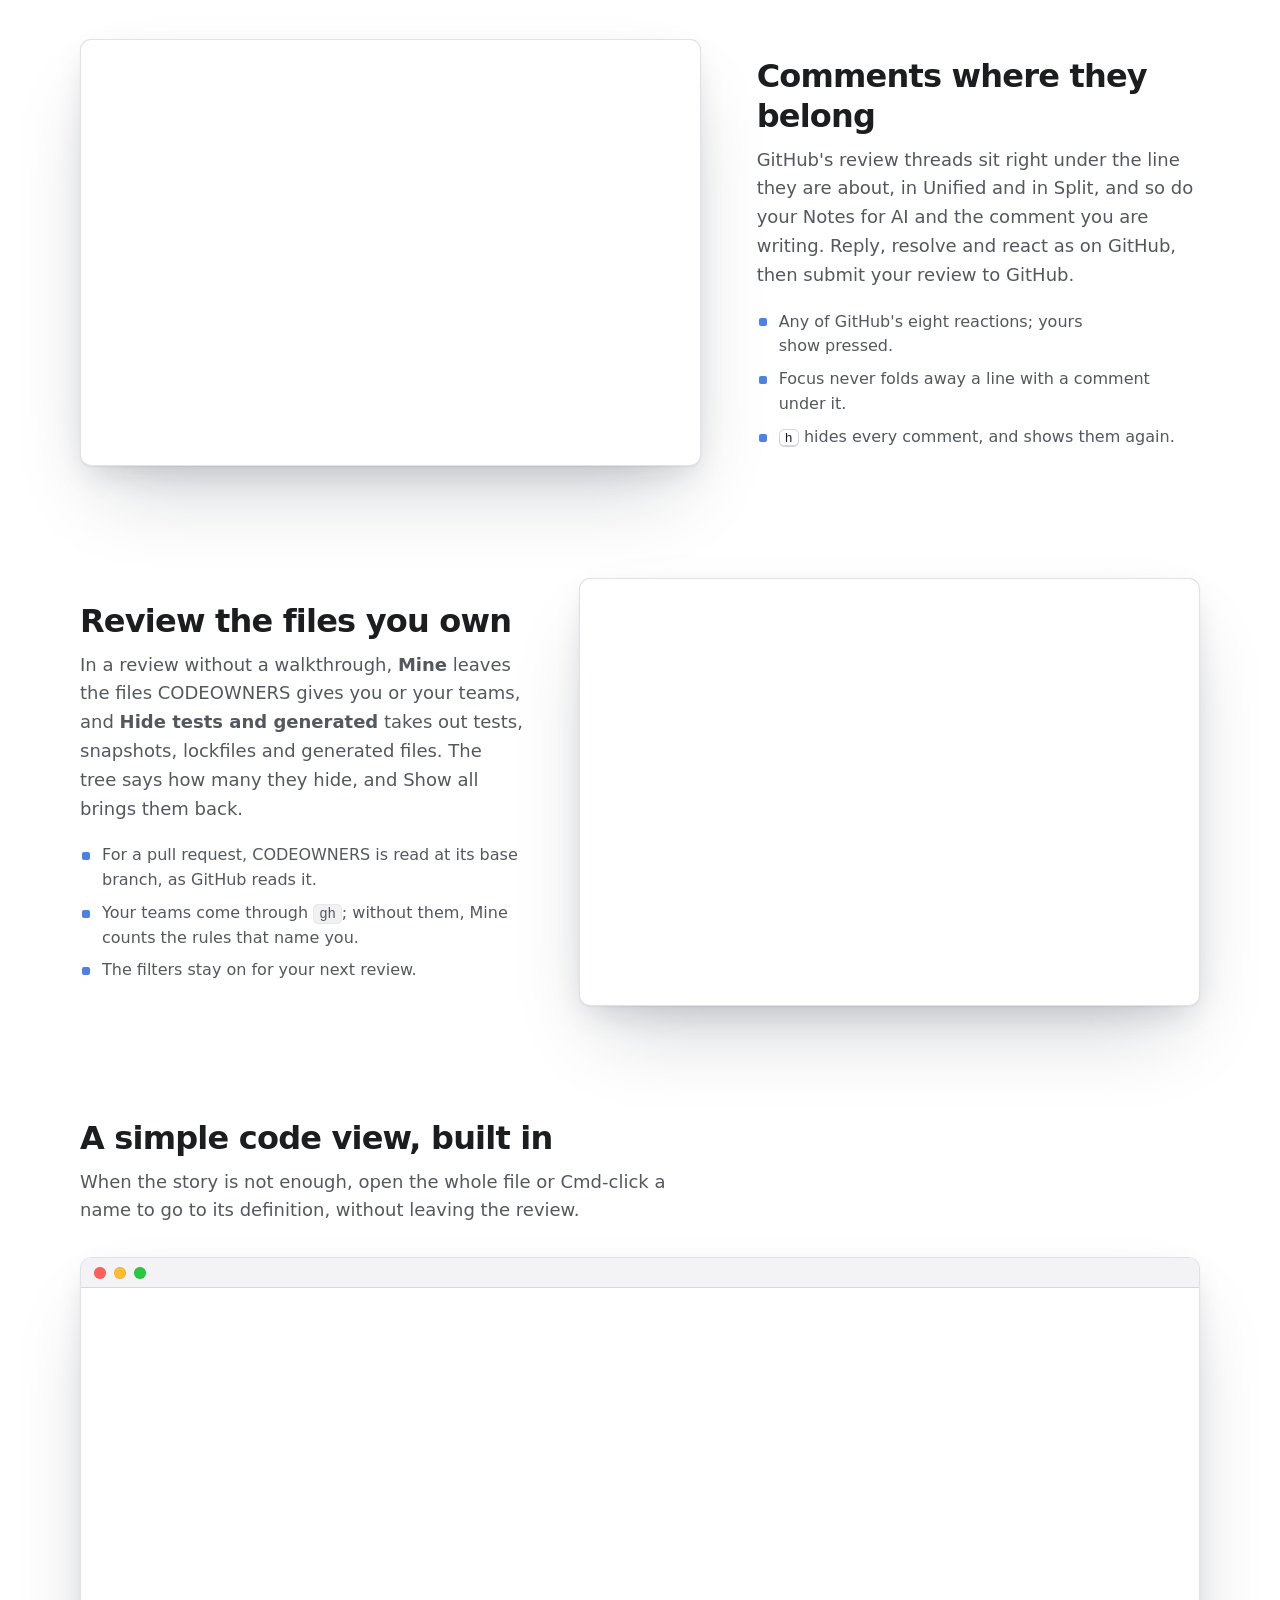
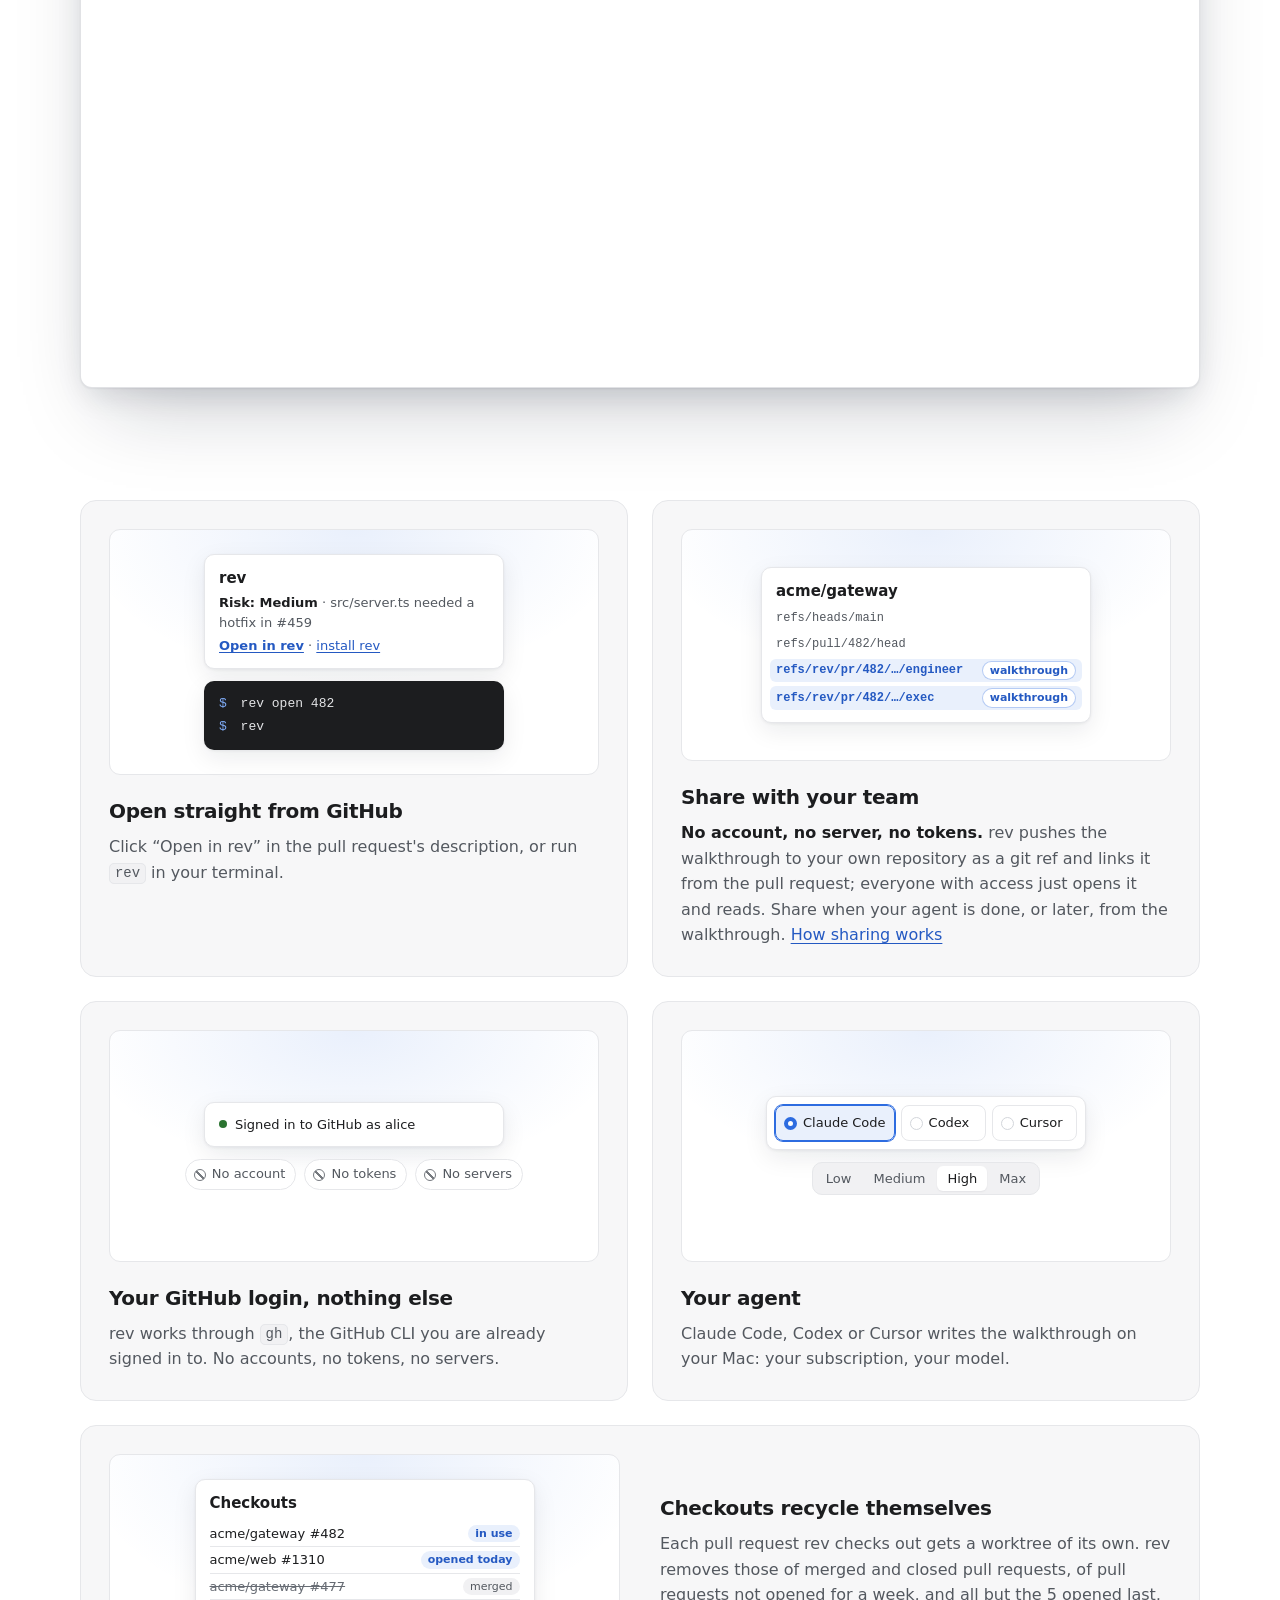
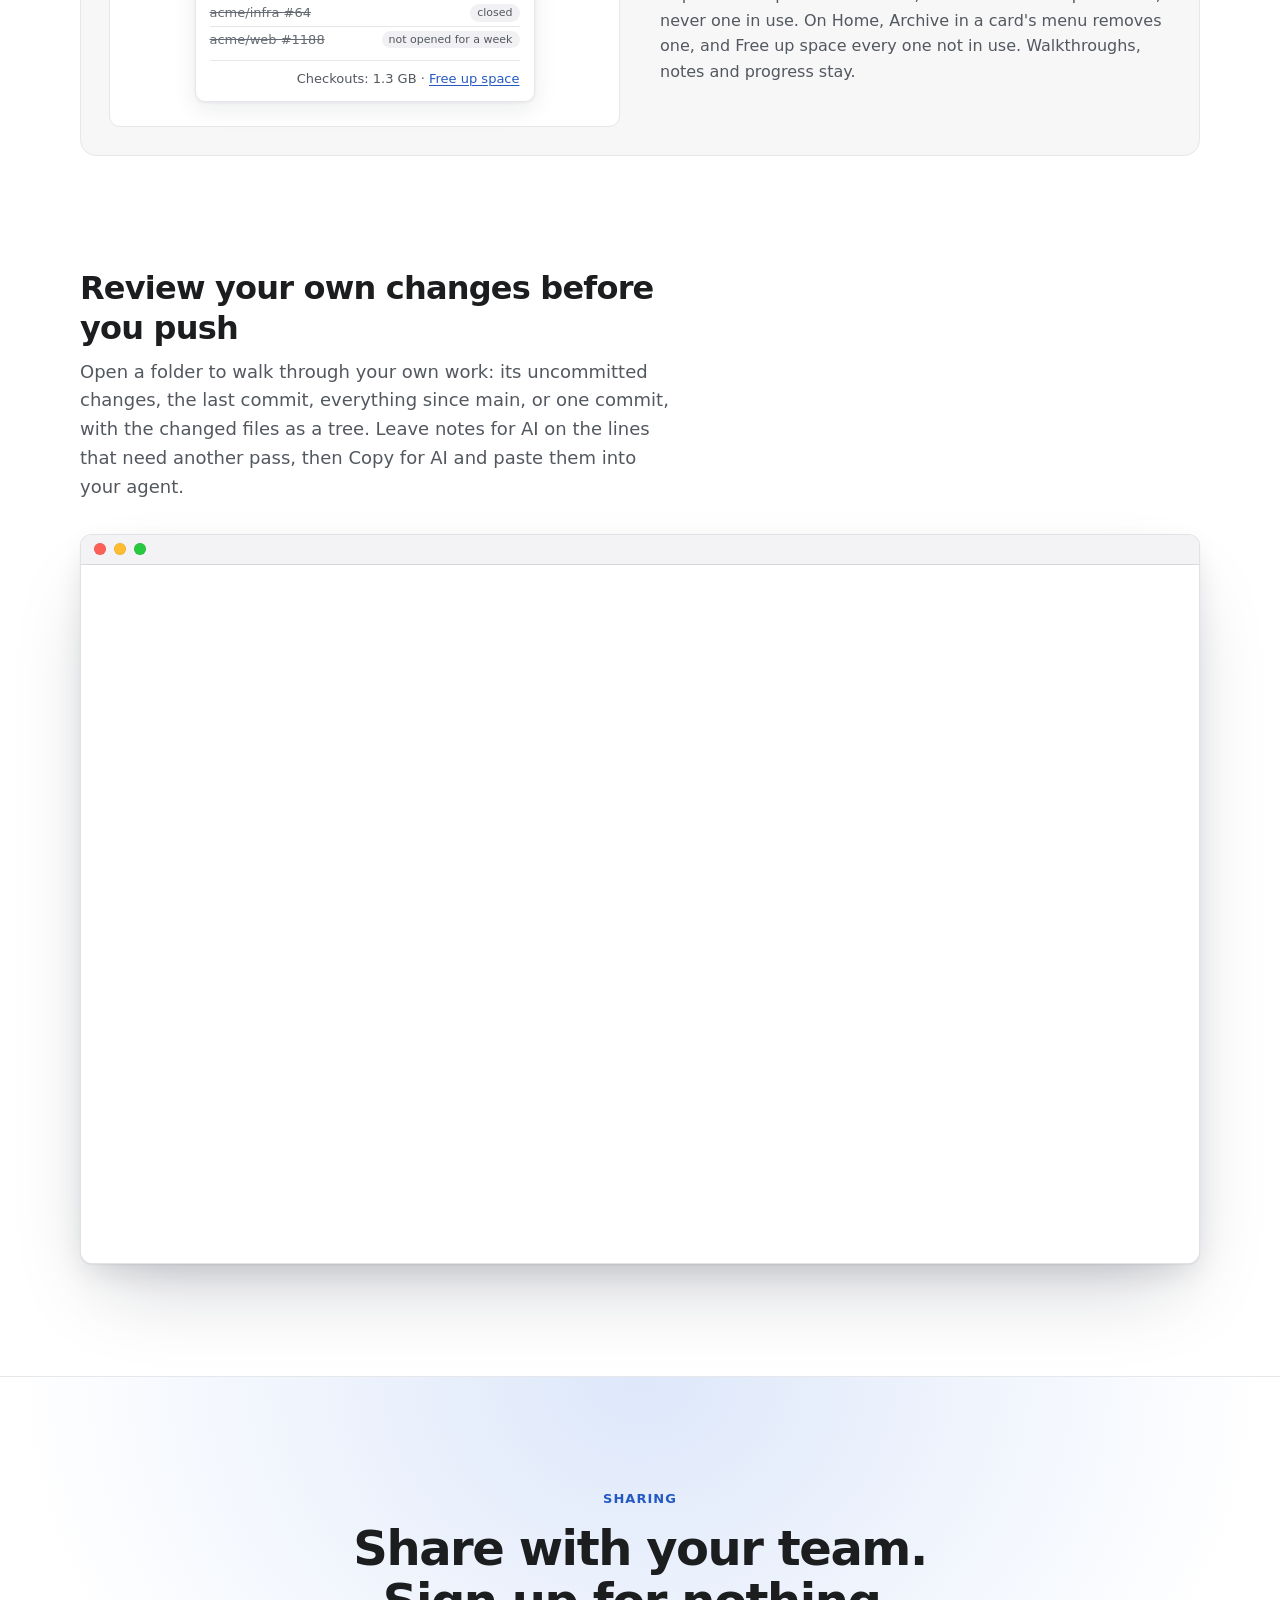
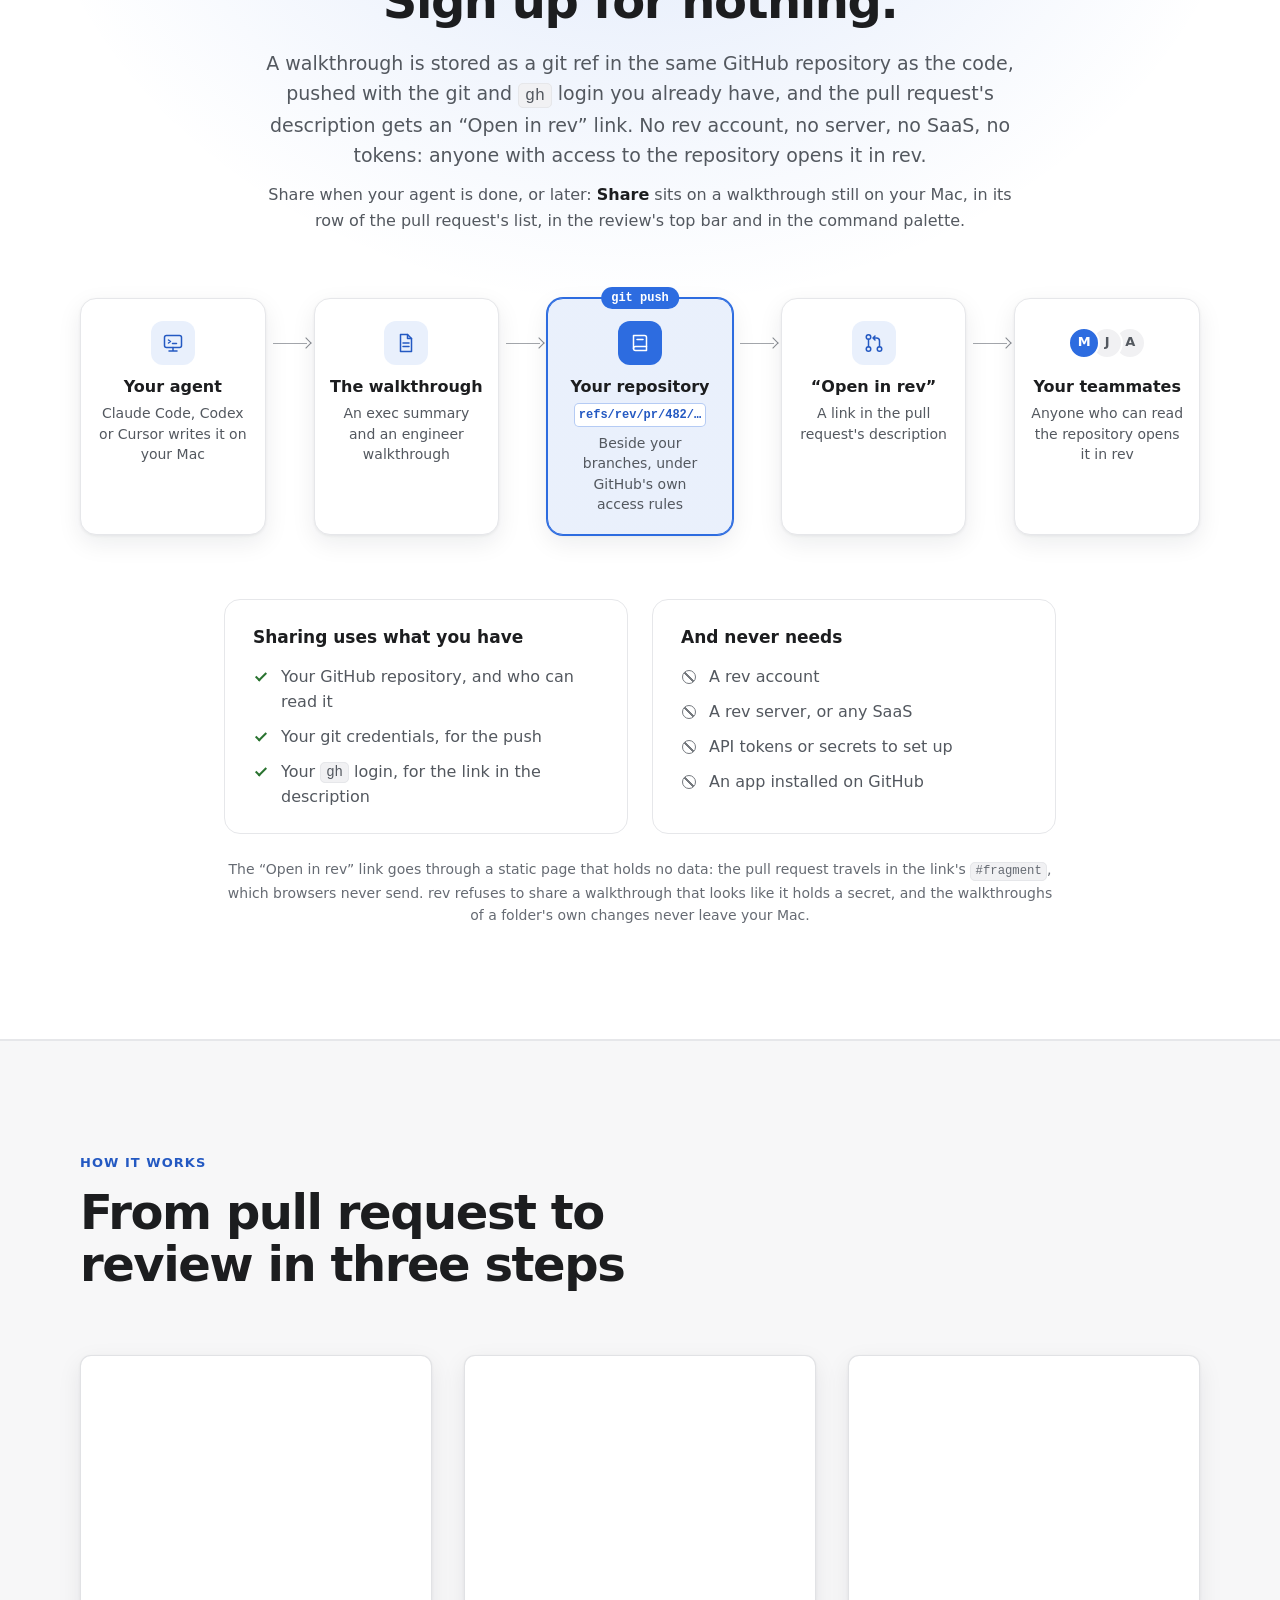
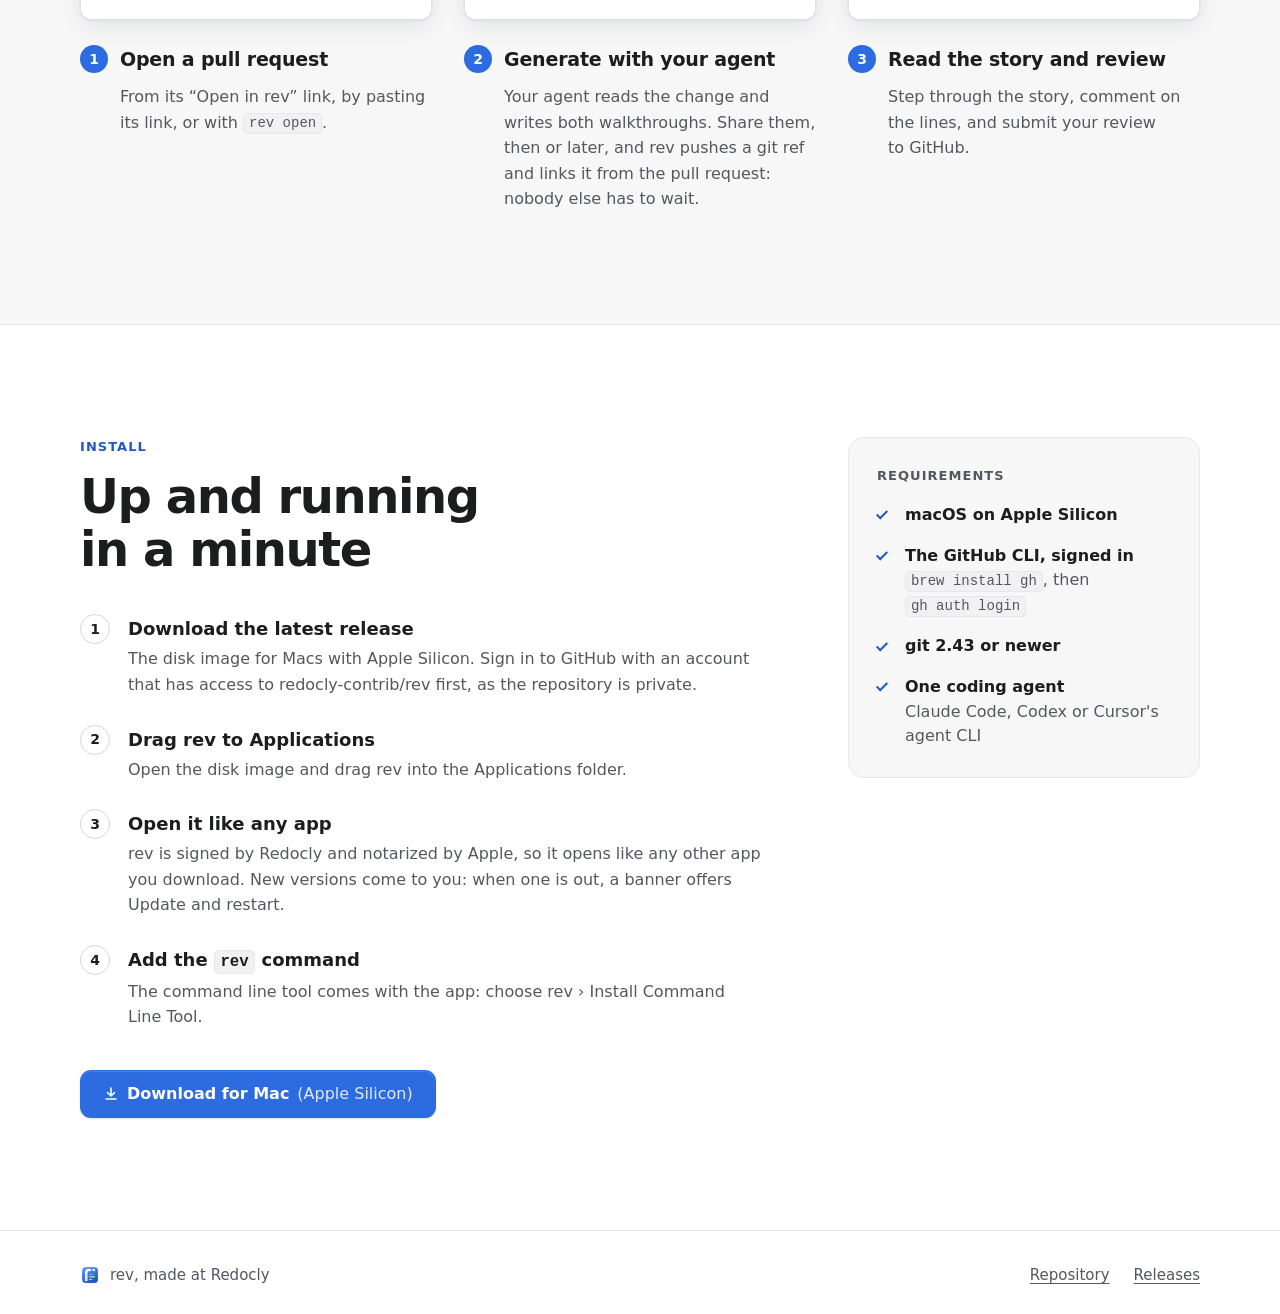
==== commit 8b8d64fd: "rev: publish the pages from redocly-contrib/rev@8a6273f53bbc5773562b713450484478b5c2d4a1" ====
--- a/rev/index.html
+++ b/rev/index.html
@@ -62,7 +62,7 @@
             <picture>
               <source type="image/webp" media="(prefers-color-scheme: dark)" srcset="./site/shots/overview-dark.webp 2x" />
               <source type="image/webp" srcset="./site/shots/overview-light.webp 2x" />
-              <img src="./site/shots/overview-light.png" width="1120" height="700" fetchpriority="high" alt="rev's Overview of the pull request “Rate limit the API per token”, acme/gateway#482 by maya, approved by jonas: the walkthrough's summary and its story in four steps, with the steps, their notes and files on the left." />
+              <img src="./site/shots/overview-light.png" width="1120" height="700" fetchpriority="high" alt="rev's Overview of the pull request “Rate limit the API per token”, acme/gateway#482 by maya, approved by jonas: the walkthrough's summary and its story in four steps, with the steps, their notes and files on the left, and its risk and Share in the top bar." />
             </picture>
           </figure>
         </div>
@@ -100,7 +100,7 @@
                 <picture>
                   <source type="image/webp" media="(prefers-color-scheme: dark)" srcset="./site/shots/exec-dark.webp 2x" />
                   <source type="image/webp" srcset="./site/shots/exec-light.webp 2x" />
-                  <img src="./site/shots/exec-light.png" width="1120" height="700" loading="lazy" decoding="async" alt="The exec summary of the same pull request: what it does in two sentences, its risk, and the story in two steps, with the tests and the wiring folded away on the left." />
+                  <img src="./site/shots/exec-light.png" width="1120" height="700" loading="lazy" decoding="async" alt="The exec summary of the same pull request: what it does in a sentence, its risk, and the story in two steps, with the tests and the wiring folded away on the left." />
                 </picture>
               </figure>
             </div>
@@ -130,7 +130,7 @@
                 <picture>
                   <source type="image/webp" media="(prefers-color-scheme: dark)" srcset="./site/shots/focus-dark.webp 2x" />
                   <source type="image/webp" srcset="./site/shots/focus-light.webp 2x" />
-                  <img src="./site/shots/focus-light.png" width="1120" height="700" loading="lazy" decoding="async" alt="A big hunk in rev: the request handler, every line re-indented into a try block. Only the limiter check, its Key note and the new catch stand out; the lines around them are dimmed or folded into “⋯ 21 lines around the change · Show”." />
+                  <img src="./site/shots/focus-light.png" width="1120" height="700" loading="lazy" decoding="async" alt="A big hunk in rev: the request handler, every line re-indented into a try block, its history from the scan in its header (hotfixed once, reverted once). Only the limiter check, its Key note and the new catch stand out; the lines around them are dimmed or folded into “⋯ 21 lines around the change · Show”." />
                 </picture>
               </figure>
               <figure class="window switch-b">
@@ -142,6 +142,63 @@
                 </picture>
               </figure>
             </div>
+          </article>
+
+          <article class="feature feature-side" aria-labelledby="f-risk">
+            <div class="feature-text">
+              <h3 id="f-risk">Risk that knows your repository</h3>
+              <p>Run <code>rev scan</code> in a clone: it reads the last 12 months of your default branch and its merged pull requests, and your agent writes review guidance for each area. It all goes in <code>.rev/insights.json</code>. Commit it through a normal pull request and the whole team shares it.</p>
+              <ul class="facts">
+                <li>For each file: its reverts and hotfixes, the files it usually changes with, and markers such as migrations.</li>
+                <li>Risk scores and walkthroughs read it from the default branch; a reason from history names the file and its pull request.</li>
+                <li>Size alone never makes a pull request risky; it only adds weight to other reasons.</li>
+              </ul>
+            </div>
+            <figure class="shot">
+              <picture>
+                <source type="image/webp" media="(prefers-color-scheme: dark)" srcset="./site/shots/risk-dark.webp 2x" />
+                <source type="image/webp" srcset="./site/shots/risk-light.webp 2x" />
+                <img src="./site/shots/risk-light.png" width="640" height="440" loading="lazy" decoding="async" alt="The risk on the Overview of acme/gateway#482: Medium risk, two lines from the walkthrough, and every reason under Details. History: src/server.ts needed a hotfix in #459 and was reverted in #436. It spans 5 areas, has no test changes in src, and src/config.ts usually changes together with deploy/gateway.env, which is untouched." />
+              </picture>
+            </figure>
+          </article>
+
+          <article class="feature feature-side feature-side-flip" aria-labelledby="f-comments">
+            <div class="feature-text">
+              <h3 id="f-comments">Comments where they belong</h3>
+              <p>GitHub's review threads sit right under the line they are about, in Unified and in Split, and so do your Notes for AI and the comment you are writing. Reply, resolve and react as on GitHub, then submit your review to GitHub.</p>
+              <ul class="facts">
+                <li>Any of GitHub's eight reactions; yours show pressed.</li>
+                <li>Focus never folds away a line with a comment under it.</li>
+                <li><kbd>h</kbd> hides every comment, and shows them again.</li>
+              </ul>
+            </div>
+            <figure class="shot">
+              <picture>
+                <source type="image/webp" media="(prefers-color-scheme: dark)" srcset="./site/shots/comments-dark.webp 2x" />
+                <source type="image/webp" srcset="./site/shots/comments-light.webp 2x" />
+                <img src="./site/shots/comments-light.png" width="640" height="440" loading="lazy" decoding="async" alt="A review thread under line 50 of the new rate limiter, inside the focused code: jonas asks about rounding up, with a thumbs up from two people, maya answers, with a heart, and Reply and Resolve sit under them, before the next lines of code." />
+              </picture>
+            </figure>
+          </article>
+
+          <article class="feature feature-side" aria-labelledby="f-owned">
+            <div class="feature-text">
+              <h3 id="f-owned">Review the files you own</h3>
+              <p>In a review without a walkthrough, <b>Mine</b> leaves the files CODEOWNERS gives you or your teams, and <b>Hide tests and generated</b> takes out tests, snapshots, lockfiles and generated files. The tree says how many they hide, and Show all brings them back.</p>
+              <ul class="facts">
+                <li>For a pull request, CODEOWNERS is read at its base branch, as GitHub reads it.</li>
+                <li>Your teams come through <code>gh</code>; without them, Mine counts the rules that name you.</li>
+                <li>The filters stay on for your next review.</li>
+              </ul>
+            </div>
+            <figure class="shot">
+              <picture>
+                <source type="image/webp" media="(prefers-color-scheme: dark)" srcset="./site/shots/owned-dark.webp 2x" />
+                <source type="image/webp" srcset="./site/shots/owned-light.webp 2x" />
+                <img src="./site/shots/owned-light.png" width="640" height="440" loading="lazy" decoding="async" alt="A review without a walkthrough: Changed files with Mine and Hide tests and generated ticked, “3 hidden by filters · Show all”, and the three files under src that CODEOWNERS gives alice's team. The changes page says 3 files, 3 hidden by filters." />
+              </picture>
+            </figure>
           </article>
 
           <article class="feature feature-wide" aria-labelledby="f-code">
@@ -164,7 +221,7 @@
               <div class="card-art" role="img" aria-label="rev's block in a pull request description, with its Open in rev link, and the rev command in a terminal">
                 <div class="mock mock-block">
                   <p class="mock-heading">rev</p>
-                  <p><b>Risk: Low</b> · Size: spans 4 areas</p>
+                  <p><b>Risk: Medium</b> · src/server.ts needed a hotfix in #459</p>
                   <p><span class="mock-link mock-strong">Open in rev</span> · <span class="mock-link">install rev</span></p>
                 </div>
                 <div class="mock mock-term">
@@ -187,7 +244,7 @@
                 </div>
               </div>
               <h3 id="f-share">Share with your team</h3>
-              <p><strong>No account, no server, no tokens.</strong> rev pushes the walkthrough to your own repository as a git ref and links it from the pull request; everyone with access just opens it and reads. <a href="#sharing">How sharing works</a></p>
+              <p><strong>No account, no server, no tokens.</strong> rev pushes the walkthrough to your own repository as a git ref and links it from the pull request; everyone with access just opens it and reads. Share when your agent is done, or later, from the walkthrough. <a href="#sharing">How sharing works</a></p>
             </article>
 
             <article class="feature card" aria-labelledby="f-login">
@@ -219,6 +276,26 @@
               <h3 id="f-agent">Your agent</h3>
               <p>Claude Code, Codex or Cursor writes the walkthrough on your Mac: your subscription, your model.</p>
             </article>
+
+            <article class="feature card card-wide" aria-labelledby="f-checkouts">
+              <div class="card-art" role="img" aria-label="Five pull request checkouts: two kept, the one in use and one opened today, and three removed: one merged, one closed, one not opened for a week; under them, the space they take and Free up space">
+                <div class="mock mock-checkouts">
+                  <p class="mock-heading">Checkouts</p>
+                  <ul>
+                    <li><span>acme/gateway #482</span><span class="co-tag co-keep">in use</span></li>
+                    <li><span>acme/web #1310</span><span class="co-tag co-keep">opened today</span></li>
+                    <li class="co-gone"><span>acme/gateway #477</span><span class="co-tag">merged</span></li>
+                    <li class="co-gone"><span>acme/infra #64</span><span class="co-tag">closed</span></li>
+                    <li class="co-gone"><span>acme/web #1188</span><span class="co-tag">not opened for a week</span></li>
+                  </ul>
+                  <p class="co-line">Checkouts: 1.3 GB · <span class="mock-link">Free up space</span></p>
+                </div>
+              </div>
+              <div class="card-text">
+                <h3 id="f-checkouts">Checkouts recycle themselves</h3>
+                <p>Each pull request rev checks out gets a worktree of its own. rev removes those of merged and closed pull requests, of pull requests not opened for a week, and all but the 5 opened last, never one in use. On Home, Archive in a card's menu removes one, and Free up space every one not in use. Walkthroughs, notes and progress stay.</p>
+              </div>
+            </article>
           </div>
 
           <article class="feature feature-wide" aria-labelledby="f-local">
@@ -231,7 +308,7 @@
               <picture>
                 <source type="image/webp" media="(prefers-color-scheme: dark)" srcset="./site/shots/local-dark.webp 2x" />
                 <source type="image/webp" srcset="./site/shots/local-light.webp 2x" />
-                <img src="./site/shots/local-light.png" width="1120" height="700" loading="lazy" decoding="async" alt="A local review of the branch evict-idle against main: the comparison picker and the changed files as a tree on the left, the new sweep code with two Notes for AI under it, and the notice “Copied 2 notes” after Copy for AI." />
+                <img src="./site/shots/local-light.png" width="1120" height="700" loading="lazy" decoding="async" alt="A local review of the branch evict-idle against main: the comparison picker and the changed files as a tree on the left, the new sweep code with two Notes for AI, each under its line, and the notice “Copied 2 notes” after Copy for AI." />
               </picture>
             </figure>
           </article>
@@ -244,6 +321,7 @@
             <p class="eyebrow">Sharing</p>
             <h2 id="sharing-title">Share with your team. Sign up for nothing.</h2>
             <p class="section-lede">A walkthrough is stored as a git ref in the same GitHub repository as the code, pushed with the git and <code>gh</code> login you already have, and the pull request's description gets an “Open in rev” link. No rev account, no server, no SaaS, no tokens: anyone with access to the repository opens it in rev.</p>
+            <p class="section-lede section-lede-small">Share when your agent is done, or later: <b>Share</b> sits on a walkthrough still on your Mac, in its row of the pull request's list, in the review's top bar and in the command palette.</p>
           </header>
 
           <figure class="flow-figure">
@@ -313,7 +391,7 @@
                 <picture>
                   <source type="image/webp" media="(prefers-color-scheme: dark)" srcset="./site/shots/home-dark.webp 2x" />
                   <source type="image/webp" srcset="./site/shots/home-light.webp 2x" />
-                  <img src="./site/shots/home-light.png" width="480" height="360" loading="lazy" decoding="async" alt="rev's home screen: a field for a pull request link, Open a folder, and the recent pull requests as cards with their state and walkthroughs." />
+                  <img src="./site/shots/home-light.png" width="480" height="360" loading="lazy" decoding="async" alt="rev's home screen: a field for a pull request link, Open a folder, the recent pull requests as cards with their state and walkthroughs, the space their checkouts take with Free up space, and the recent folders." />
                 </picture>
               </figure>
               <h3><span class="step-number" aria-hidden="true">1</span>Open a pull request</h3>
@@ -328,7 +406,7 @@
                 </picture>
               </figure>
               <h3><span class="step-number" aria-hidden="true">2</span>Generate with your agent</h3>
-              <p>Your agent reads the change and writes both walkthroughs. Share them, and rev pushes a git ref and links it from the pull request: nobody else has to wait.</p>
+              <p>Your agent reads the change and writes both walkthroughs. Share them, then or later, and rev pushes a git ref and links it from the pull request: nobody else has to wait.</p>
             </li>
             <li class="step">
               <figure class="step-shot">
@@ -360,8 +438,8 @@
                 <p>Open the disk image and drag rev into the Applications folder.</p>
               </li>
               <li>
-                <h3>Open it the first time</h3>
-                <p>Unless the release notes say the build is notarized, macOS asks once. Right-click rev in Applications and choose Open; on macOS 15 and newer, click Open Anyway in System Settings › Privacy &amp; Security.</p>
+                <h3>Open it like any app</h3>
+                <p>rev is signed by Redocly and notarized by Apple, so it opens like any other app you download. New versions come to you: when one is out, a banner offers Update and restart.</p>
               </li>
               <li>
                 <h3>Add the <code>rev</code> command</h3>
--- a/rev/site/home.css
+++ b/rev/site/home.css
@@ -493,6 +493,9 @@
 }
 
 .feature-wide + .feature-wide,
+.feature-wide + .feature-side,
+.feature-side + .feature-side,
+.feature-side + .feature-wide,
 .feature-wide + .feature-grid,
 .feature-grid + .feature-wide {
   margin-top: 112px;
@@ -503,13 +506,48 @@
   margin-bottom: 32px;
 }
 
-.feature-wide .feature-text h3 {
+.feature-wide .feature-text h3,
+.feature-side .feature-text h3 {
   font-size: clamp(1.5rem, 1.2rem + 1vw, 2rem);
   letter-spacing: -0.025em;
 }
 
-.feature-wide .feature-text p {
+.feature-wide .feature-text p,
+.feature-side .feature-text p {
   font-size: 1.125rem;
+}
+
+/* A feature beside a part of the window: the words on one side, the screenshot on the other, sides taking turns. */
+.feature-side {
+  display: grid;
+  grid-template-columns: minmax(0, 5fr) minmax(0, 7fr);
+  gap: 56px;
+  align-items: center;
+}
+
+.feature-side-flip {
+  grid-template-columns: minmax(0, 7fr) minmax(0, 5fr);
+}
+
+.feature-side-flip .shot {
+  order: -1;
+}
+
+.feature-side .facts {
+  margin-top: 20px;
+}
+
+/* Part of the window, not all of it: no title bar, the same quiet frame. */
+.shot {
+  overflow: hidden;
+  border-radius: var(--radius);
+  border: 1px solid var(--frame-border);
+  background: var(--bg-elevated);
+  box-shadow: var(--shadow-window);
+}
+
+.shot img {
+  width: 100%;
 }
 
 /* A feature's sentence on the left and how it works, in three short lines, on the right. */
@@ -617,7 +655,7 @@
   display: none;
 }
 
-/* The four smaller features. */
+/* The smaller features. */
 
 .feature-grid {
   display: grid;
@@ -864,6 +902,81 @@
   color: var(--fg);
 }
 
+/* The last card, across the grid: its drawing beside its words. */
+.card-wide {
+  grid-column: 1 / -1;
+  display: grid;
+  grid-template-columns: minmax(0, 1fr) minmax(0, 1fr);
+  gap: 40px;
+  align-items: center;
+}
+
+.card-wide .card-art {
+  margin-bottom: 0;
+}
+
+.card-text p {
+  margin-top: 10px;
+  color: var(--fg-muted);
+  font-size: 1rem;
+  line-height: 1.6;
+  text-wrap: pretty;
+}
+
+/* Home's checkouts as rev recycles them: the kept ones, and the ones it removed, struck through. */
+.mock-checkouts {
+  max-width: 340px;
+}
+
+.mock-checkouts ul {
+  margin-top: 6px;
+}
+
+.mock-checkouts li {
+  display: flex;
+  align-items: center;
+  justify-content: space-between;
+  gap: 8px;
+  padding: 3px 0;
+  color: var(--fg);
+}
+
+.mock-checkouts li + li {
+  border-top: 1px solid var(--border);
+}
+
+.mock-checkouts li > span {
+  white-space: nowrap;
+}
+
+.mock-checkouts .co-gone > span:first-child {
+  color: var(--fg-subtle);
+  text-decoration: line-through;
+}
+
+.co-tag {
+  flex: none;
+  padding: 0 7px;
+  border-radius: 999px;
+  background: var(--bg-sunken);
+  color: var(--fg-muted);
+  font-size: 0.6875rem;
+  line-height: 1.6;
+}
+
+.co-keep {
+  background: var(--accent-soft);
+  color: var(--accent-text);
+  font-weight: 600;
+}
+
+.co-line {
+  margin-top: 8px;
+  padding-top: 8px;
+  border-top: 1px solid var(--border);
+  text-align: right;
+}
+
 /* Sharing: what a walkthrough goes through to reach the team, and what it never needs. */
 
 .section-share {
@@ -885,6 +998,15 @@
   font-size: clamp(1.0625rem, 0.98rem + 0.35vw, 1.1875rem);
   line-height: 1.6;
   text-wrap: pretty;
+}
+
+.section-lede-small {
+  margin-top: 12px;
+  font-size: 1rem;
+}
+
+.section-lede b {
+  color: var(--fg);
 }
 
 .flow-figure {
@@ -1391,6 +1513,26 @@
     max-width: 38rem;
   }
 
+  /* The words, then the screenshot. */
+  .feature-side,
+  .feature-side-flip {
+    grid-template-columns: minmax(0, 1fr);
+    gap: 32px;
+  }
+
+  .feature-side .feature-text {
+    max-width: 38rem;
+  }
+
+  .feature-side-flip .shot {
+    order: 0;
+  }
+
+  .card-wide {
+    grid-template-columns: minmax(0, 1fr);
+    gap: 24px;
+  }
+
   /* The flow, top to bottom: each node a row, its icon on the line. */
   .flow {
     grid-template-columns: minmax(0, 1fr);
@@ -1481,9 +1623,16 @@
   }
 
   .feature-wide + .feature-wide,
+  .feature-wide + .feature-side,
+  .feature-side + .feature-side,
+  .feature-side + .feature-wide,
   .feature-wide + .feature-grid,
   .feature-grid + .feature-wide {
     margin-top: 80px;
+  }
+
+  .shot {
+    border-radius: 9px;
   }
 
   .window-hero {
@@ -1557,6 +1706,11 @@
     padding: 6px;
   }
 
+  .mock-checkouts {
+    padding-inline: 12px;
+    font-size: 0.75rem;
+  }
+
   .agent {
     gap: 5px;
     padding: 6px;
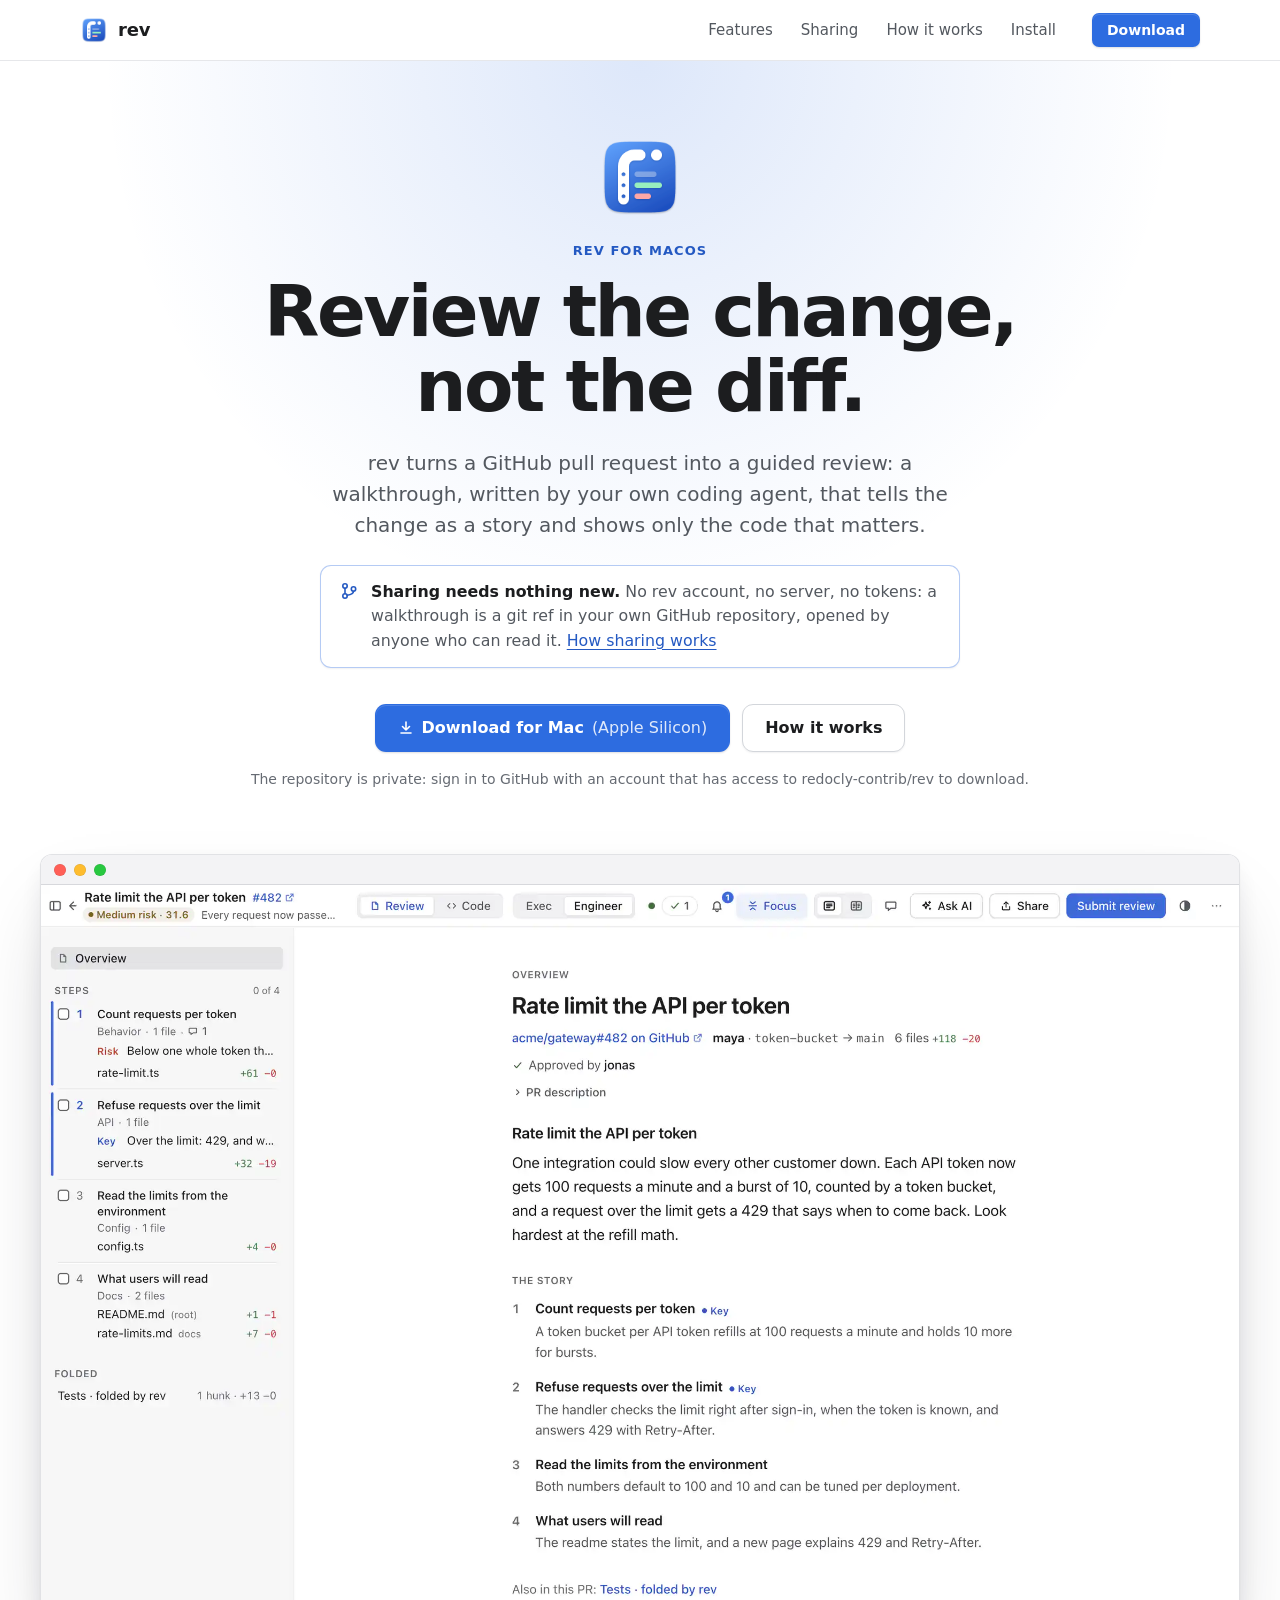
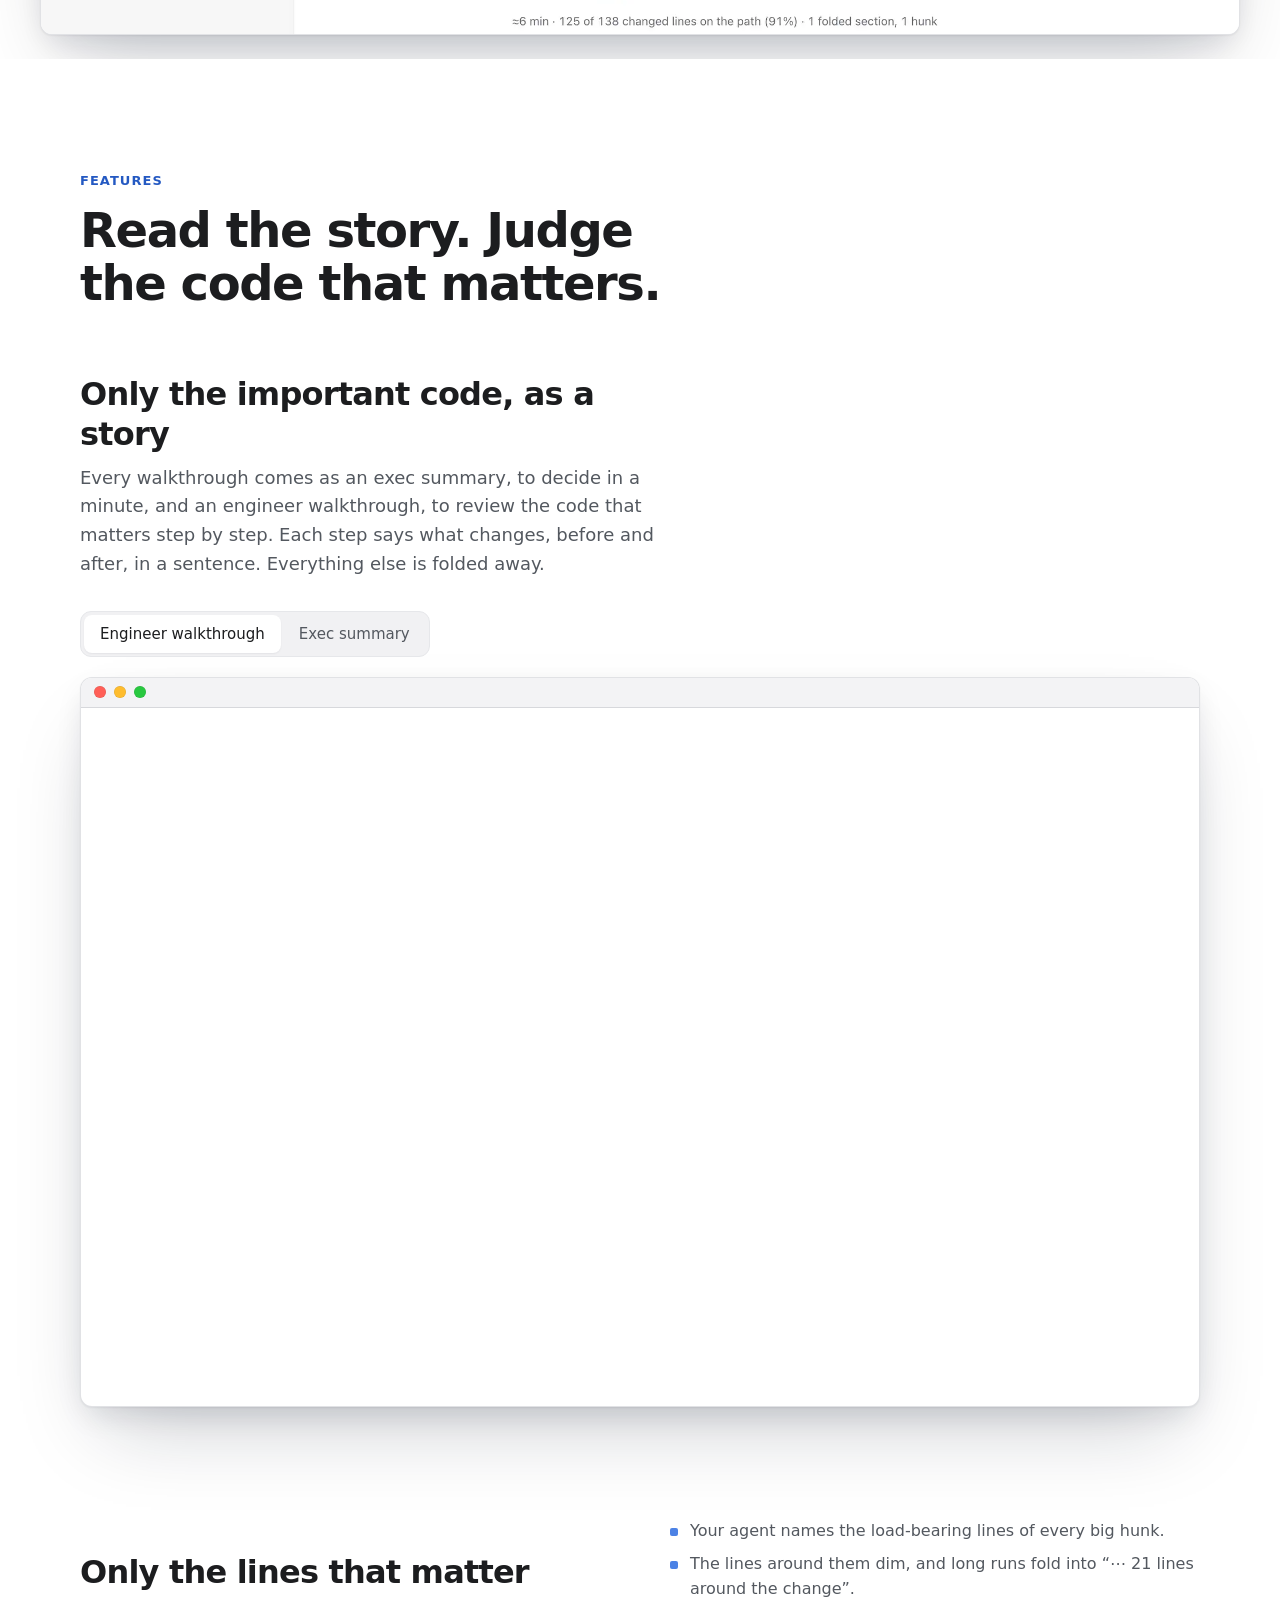
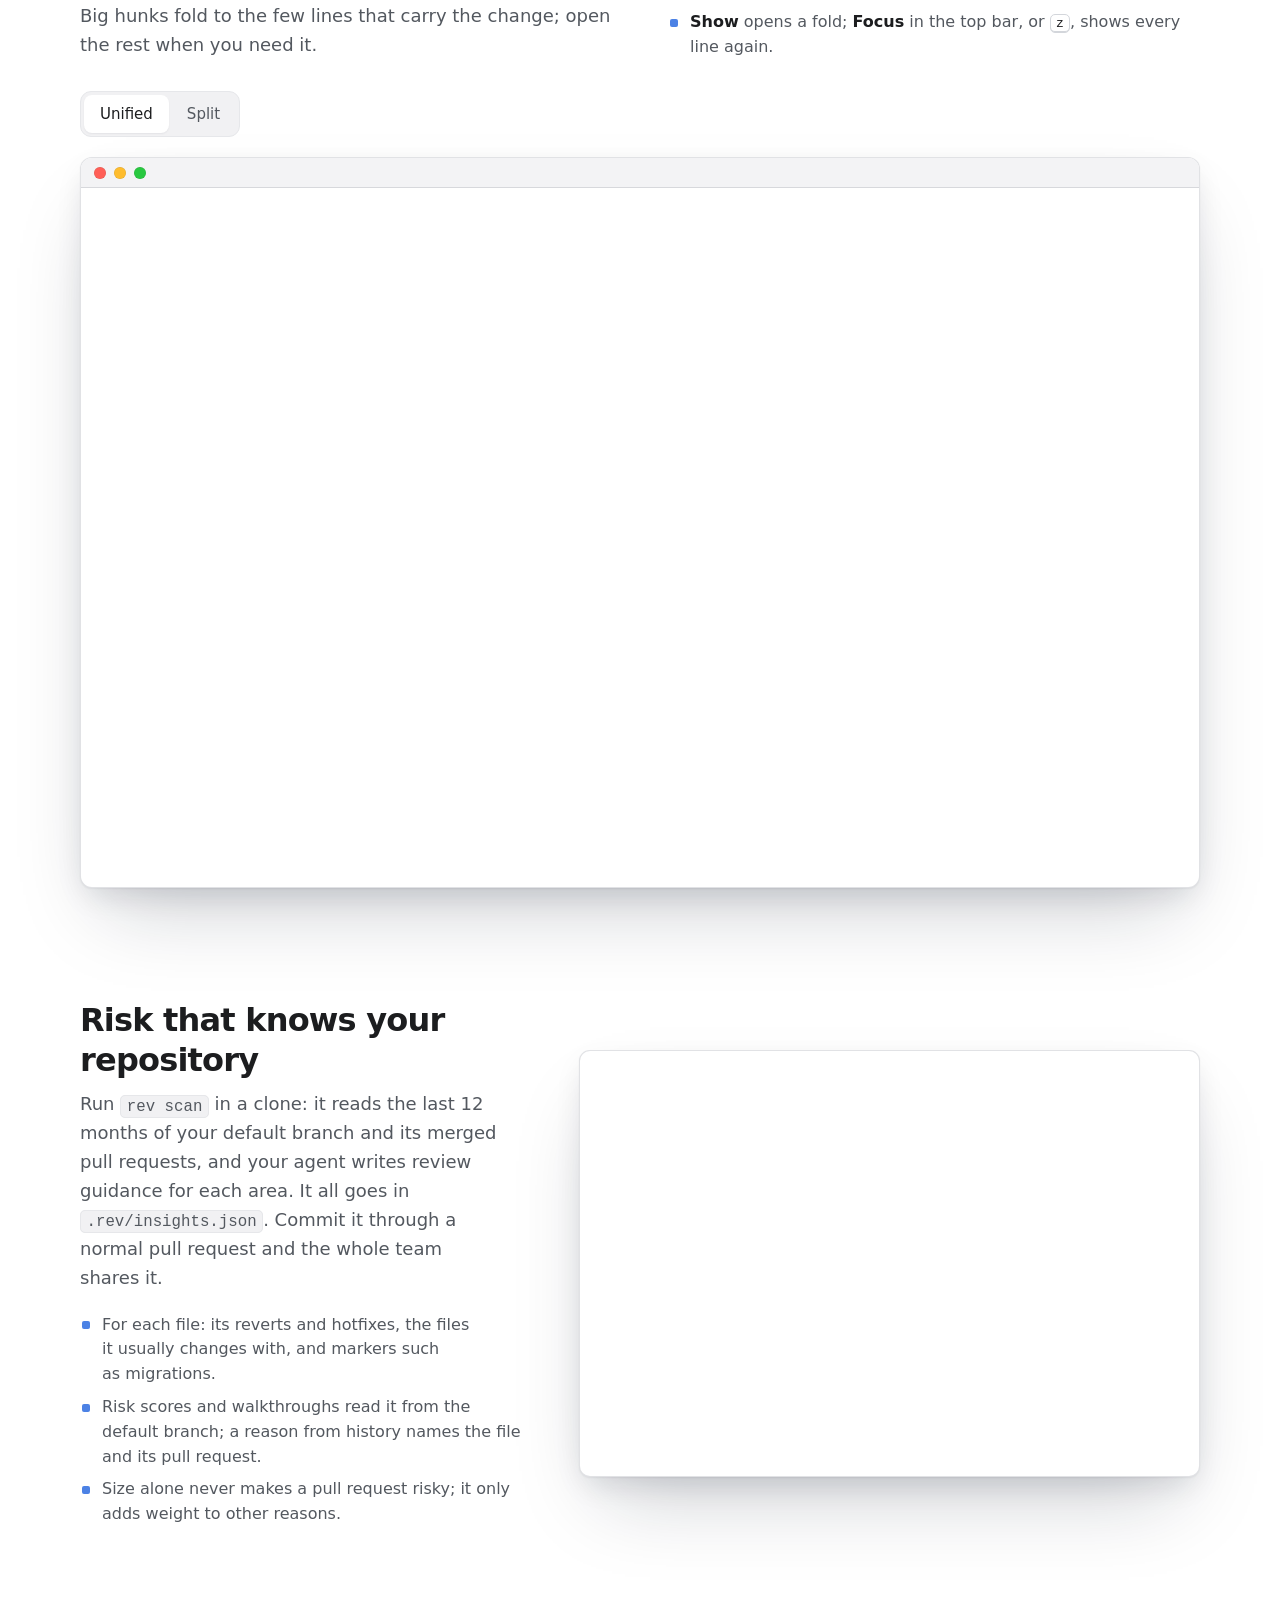
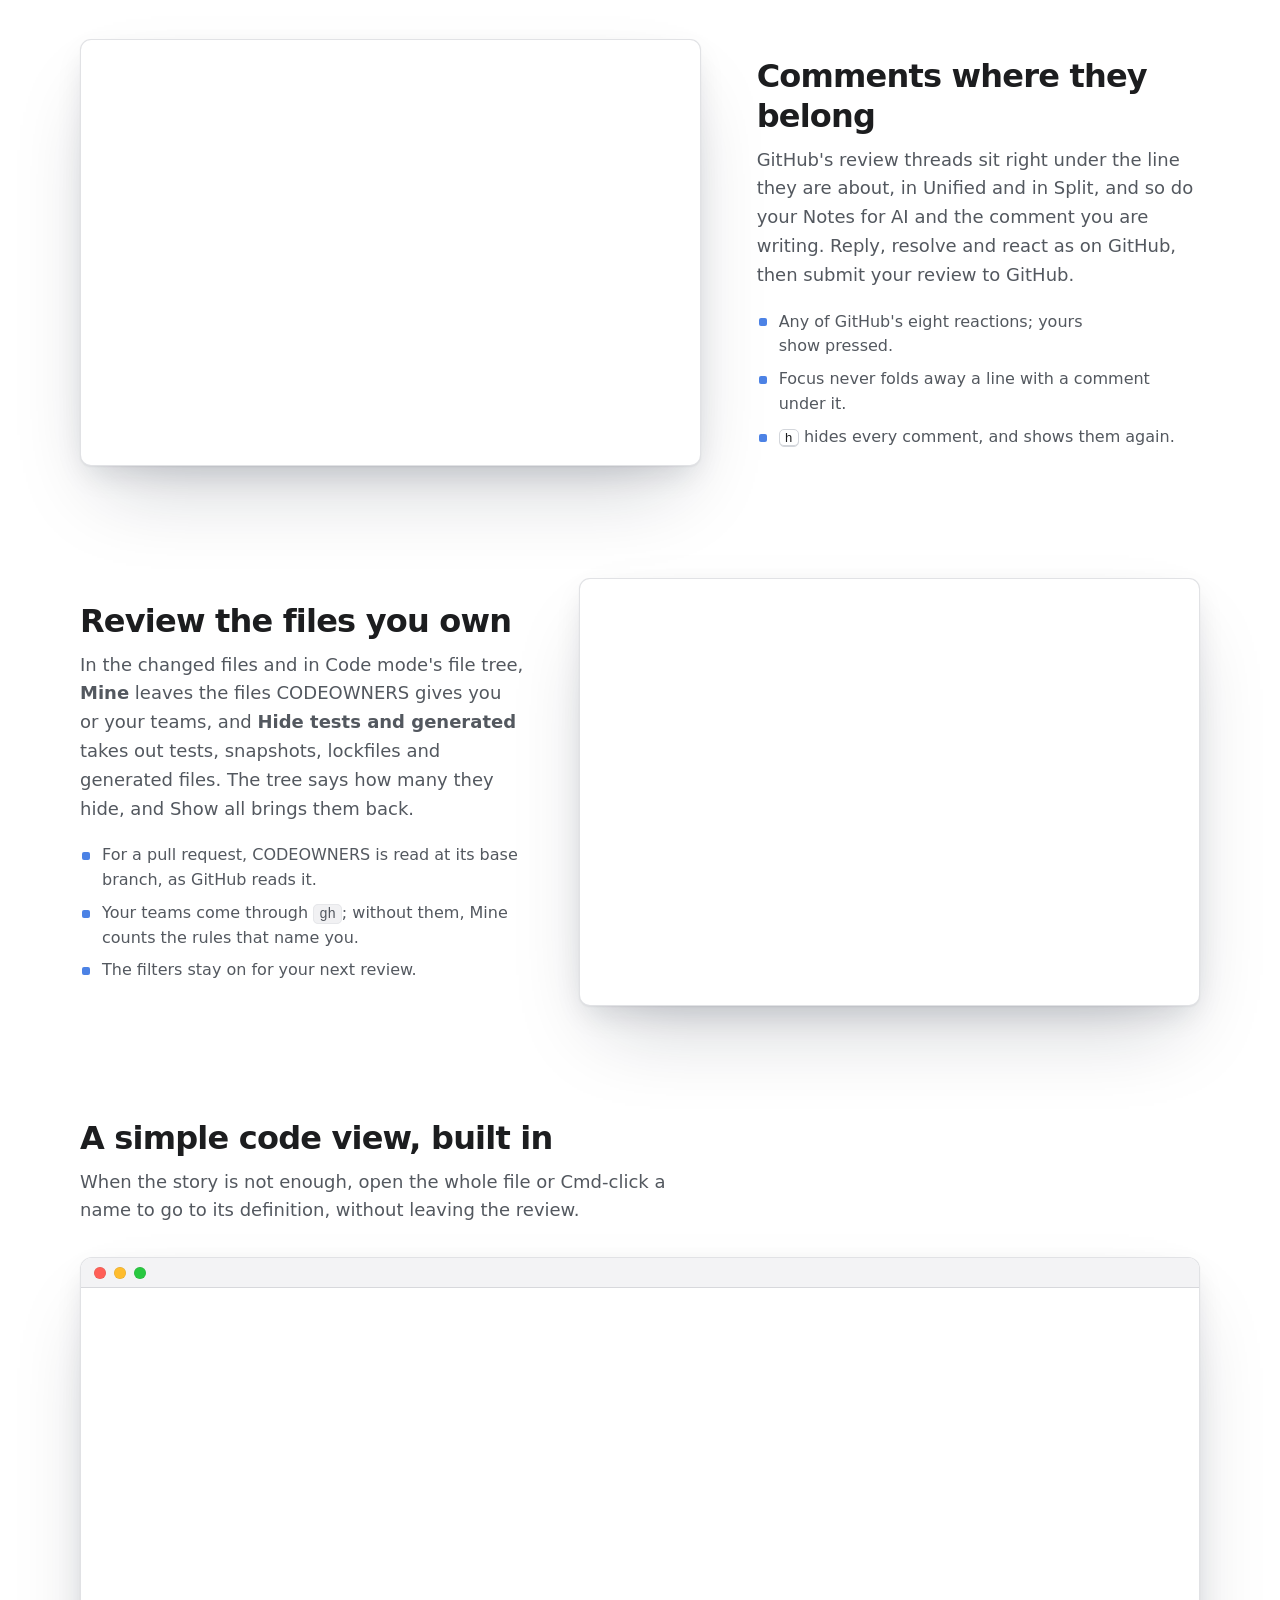
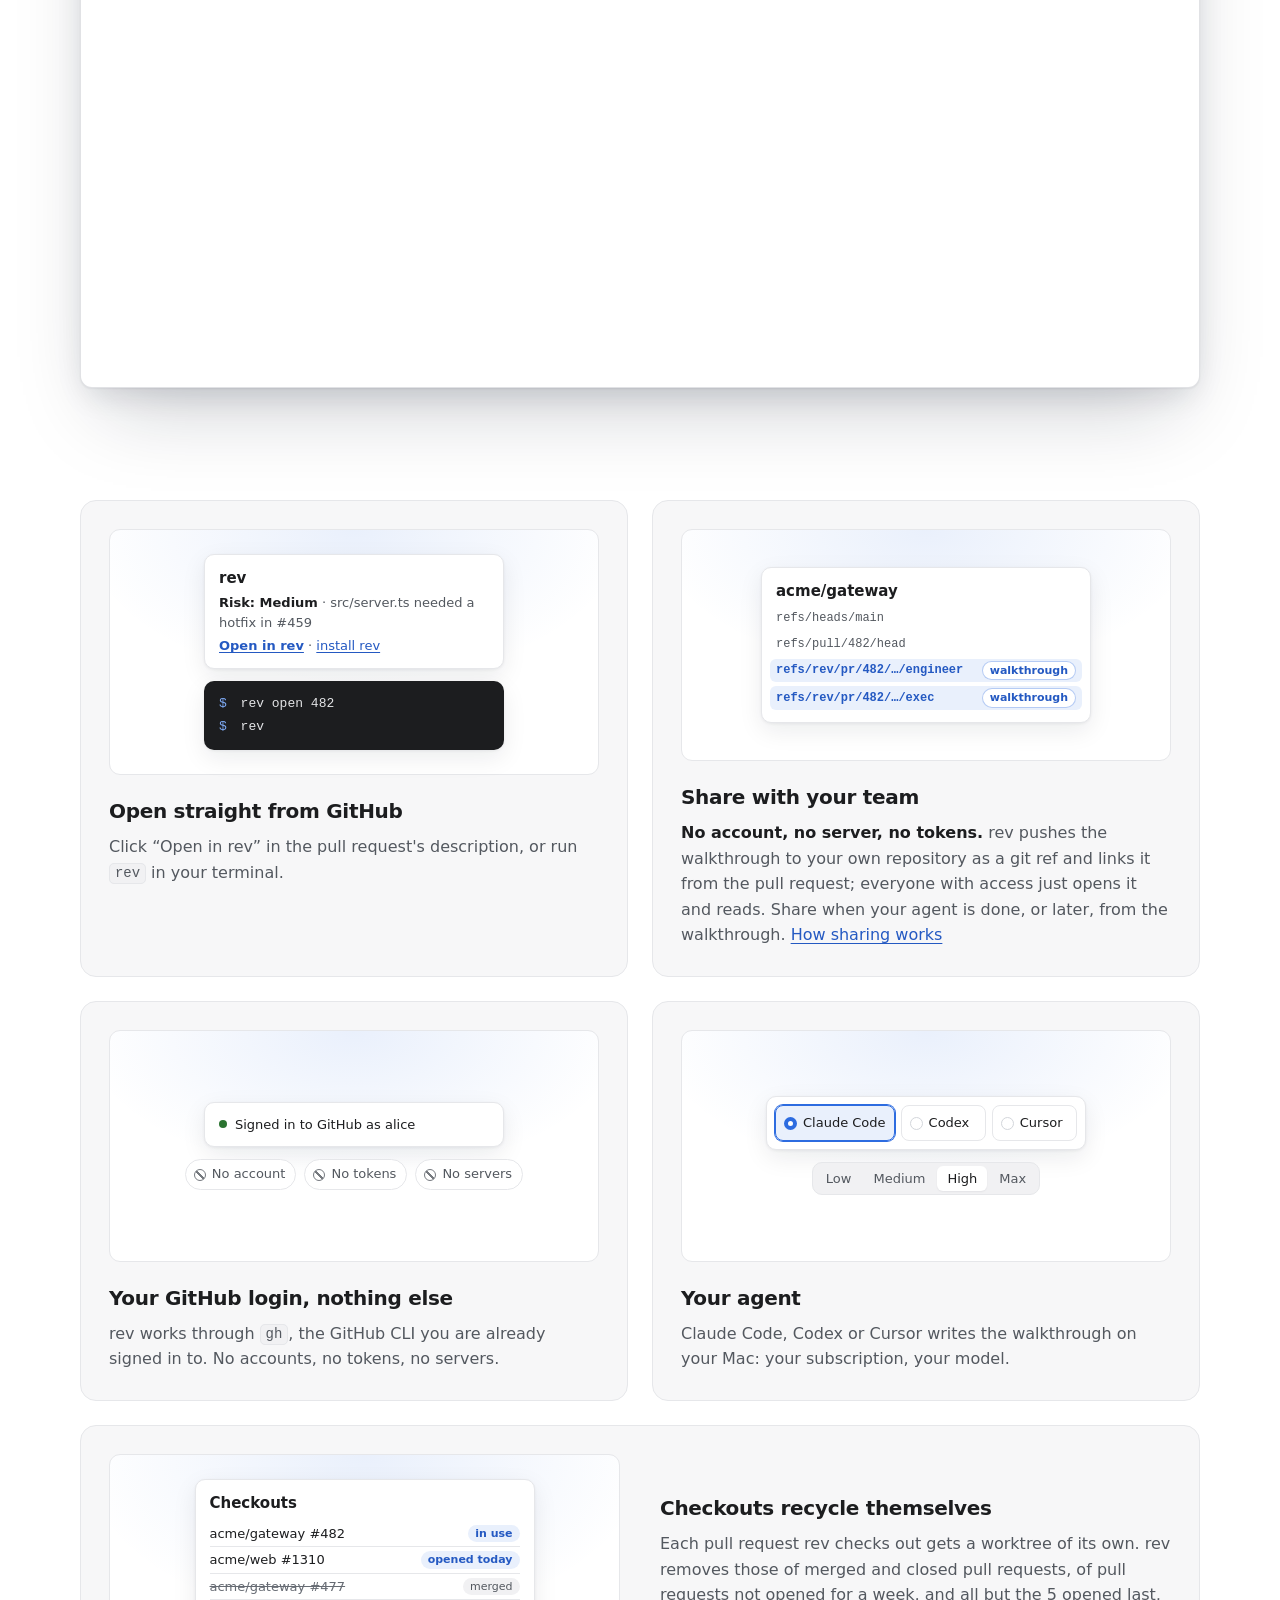
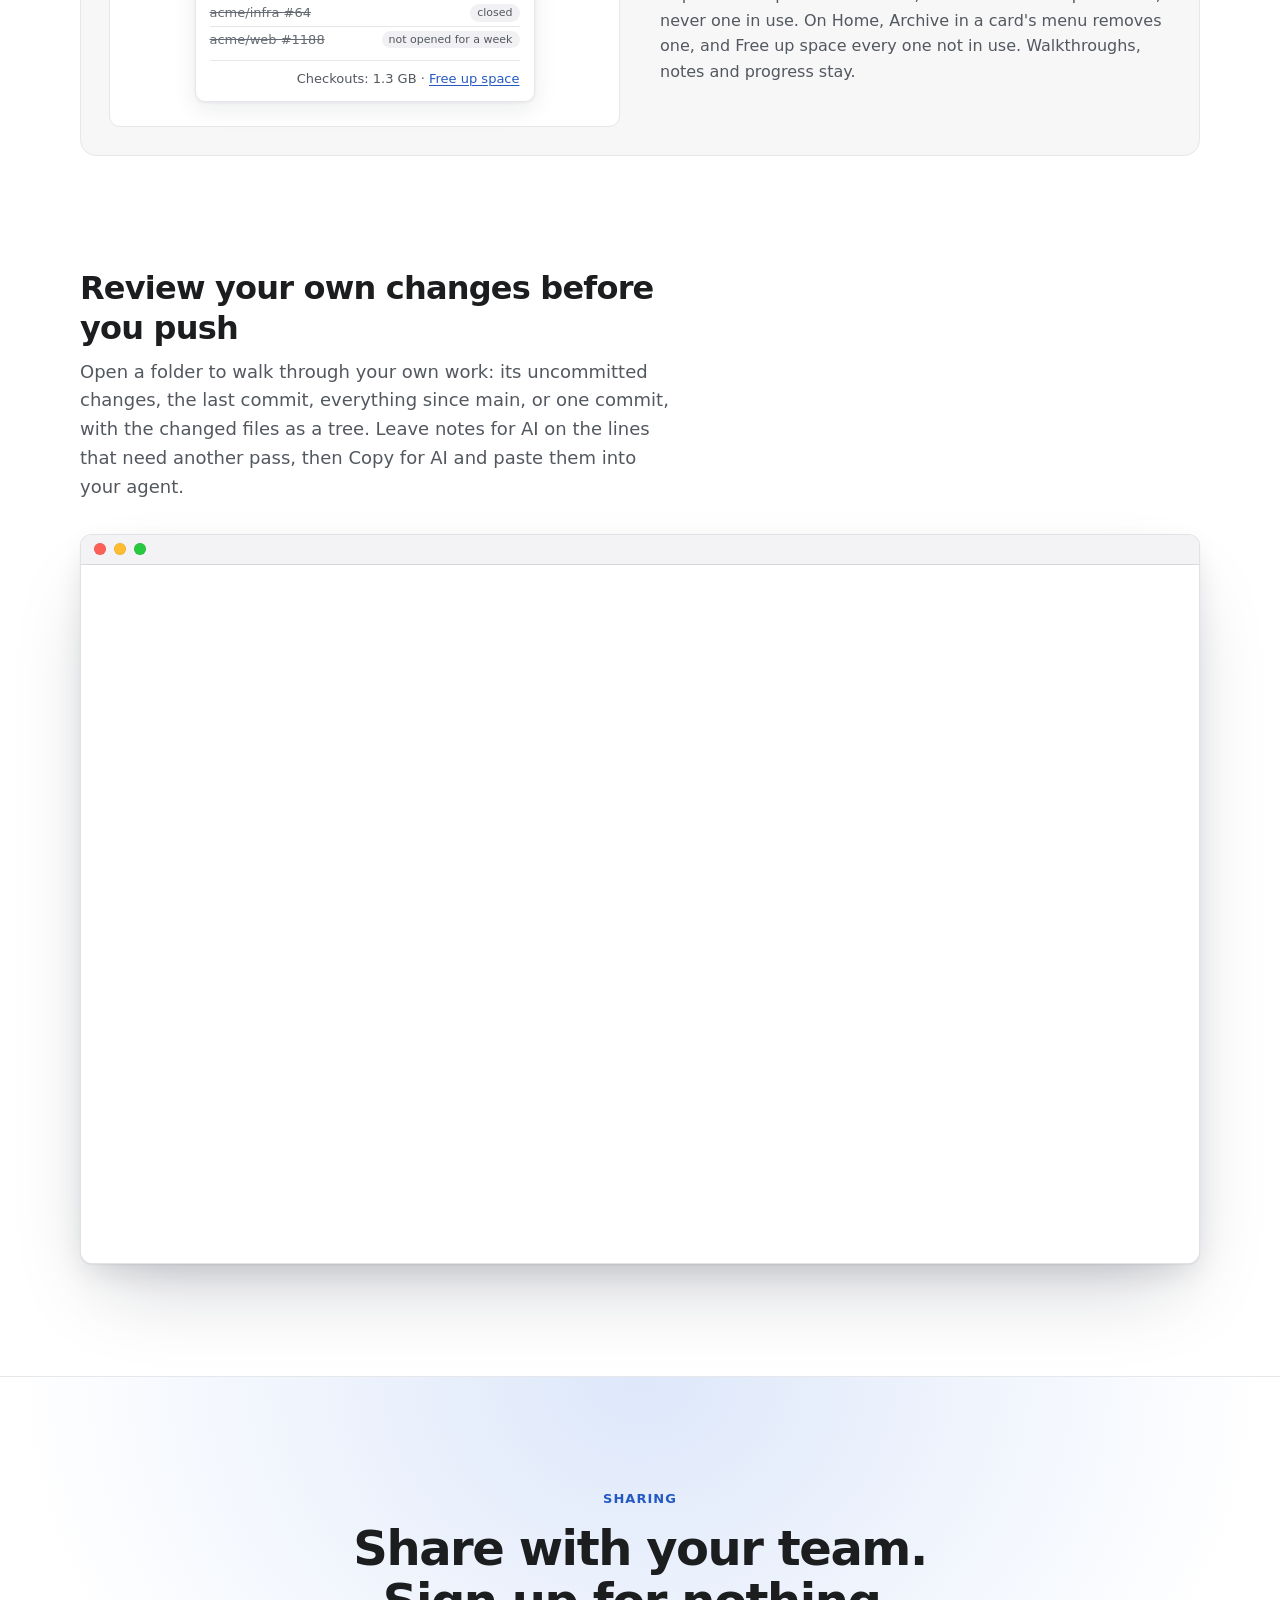
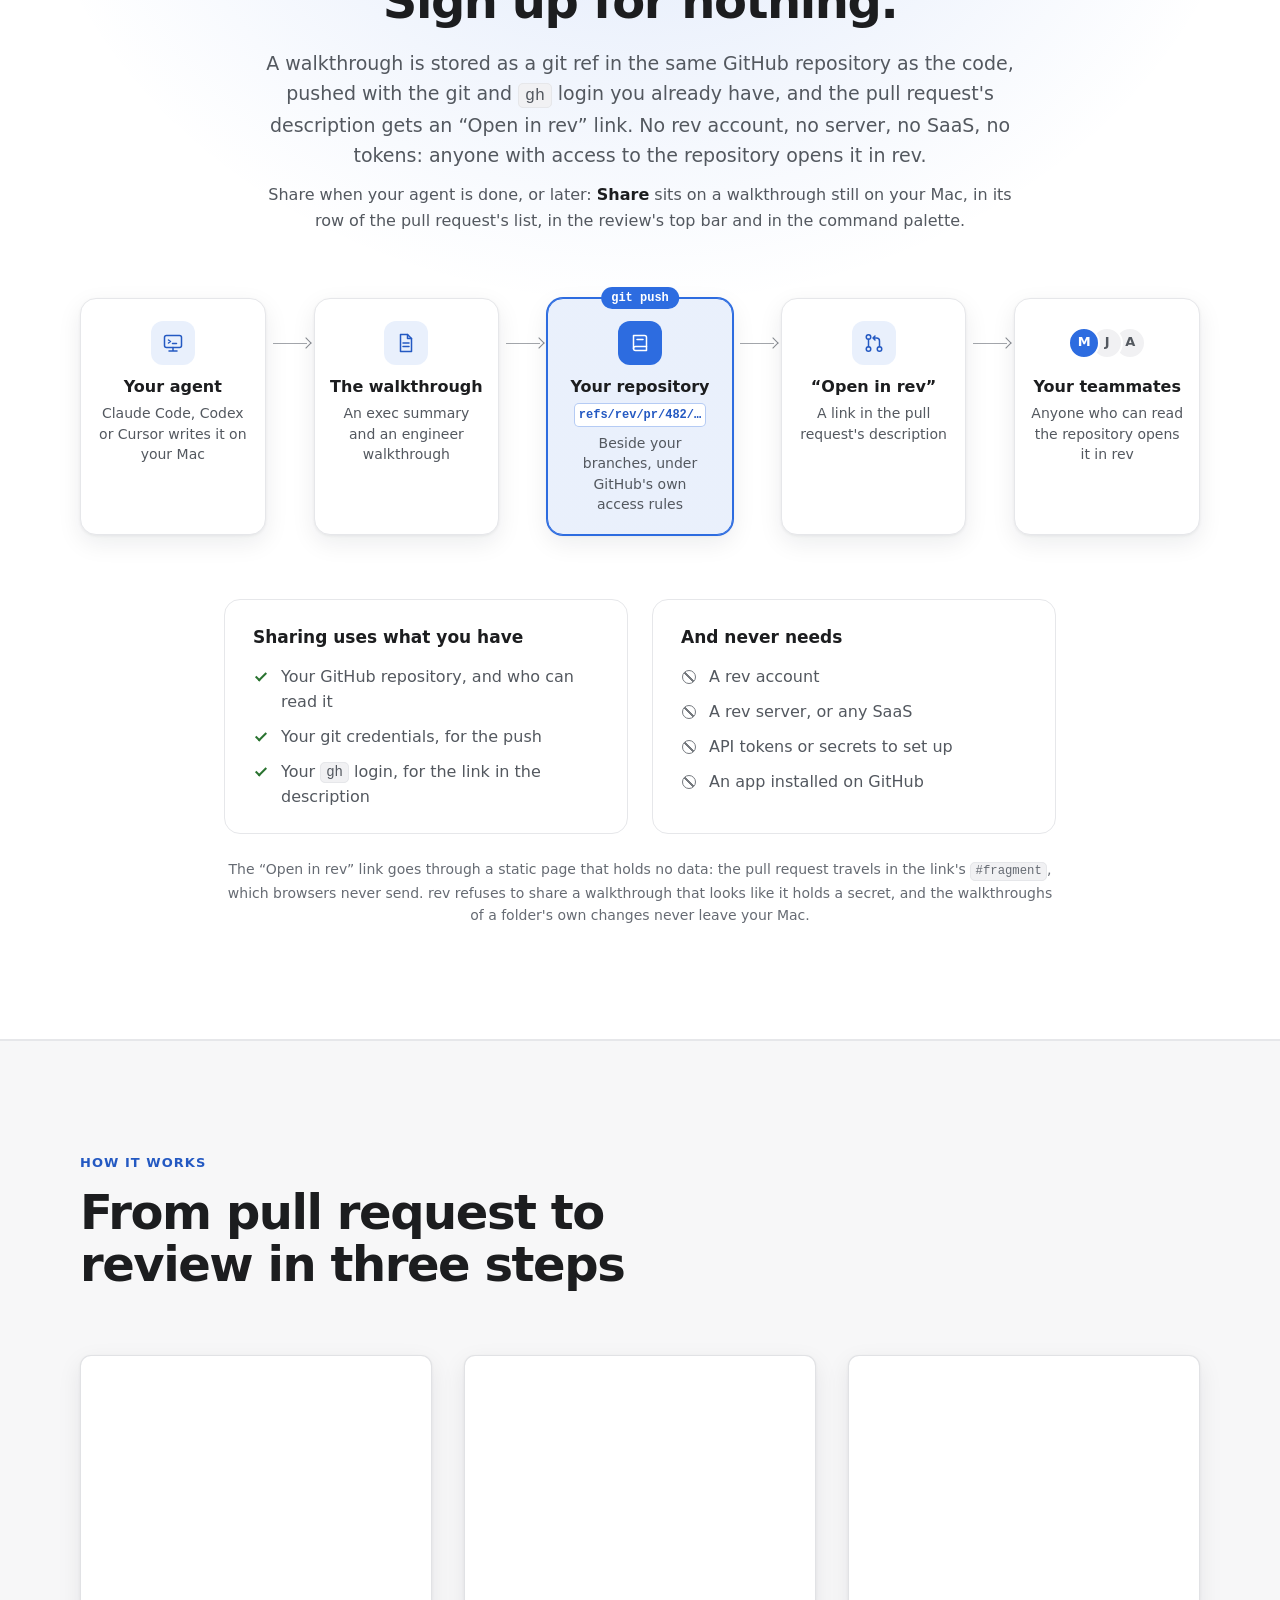
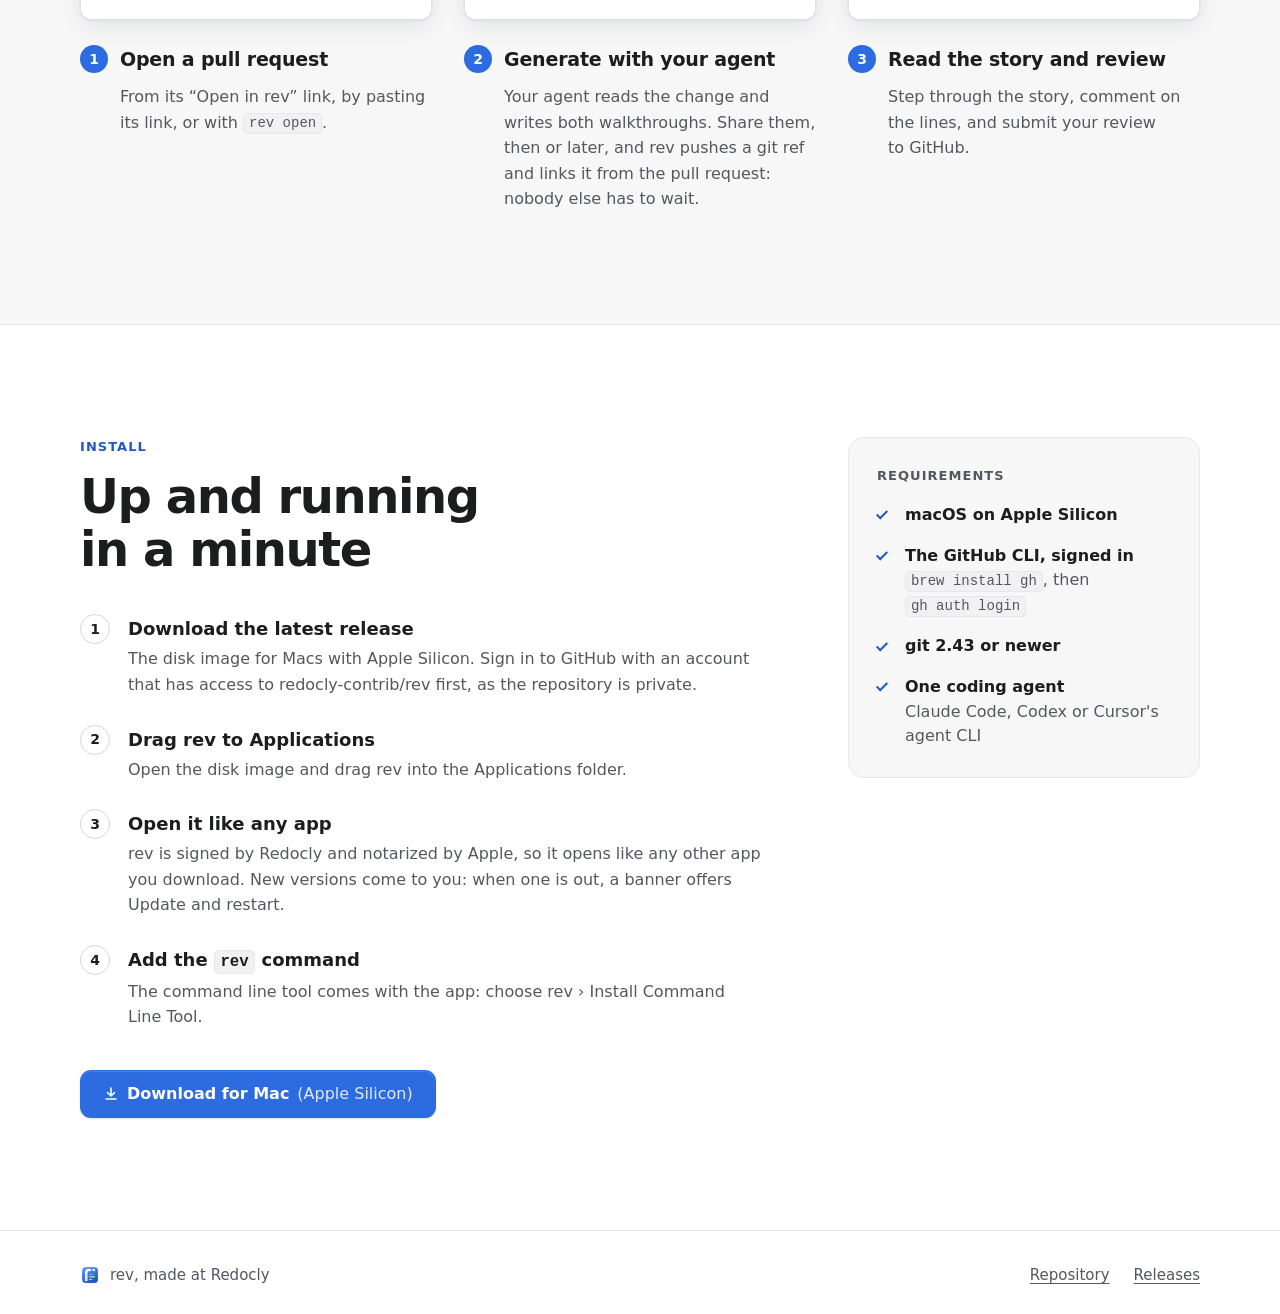
==== commit 34d79965: "rev: publish the pages from redocly-contrib/rev@c9bd15ca0a05b29747cc09dcf822ebb335871371" ====
--- a/rev/index.html
+++ b/rev/index.html
@@ -185,7 +185,7 @@
           <article class="feature feature-side" aria-labelledby="f-owned">
             <div class="feature-text">
               <h3 id="f-owned">Review the files you own</h3>
-              <p>In a review without a walkthrough, <b>Mine</b> leaves the files CODEOWNERS gives you or your teams, and <b>Hide tests and generated</b> takes out tests, snapshots, lockfiles and generated files. The tree says how many they hide, and Show all brings them back.</p>
+              <p>In the changed files and in Code mode's file tree, <b>Mine</b> leaves the files CODEOWNERS gives you or your teams, and <b>Hide tests and generated</b> takes out tests, snapshots, lockfiles and generated files. The tree says how many they hide, and Show all brings them back.</p>
               <ul class="facts">
                 <li>For a pull request, CODEOWNERS is read at its base branch, as GitHub reads it.</li>
                 <li>Your teams come through <code>gh</code>; without them, Mine counts the rules that name you.</li>
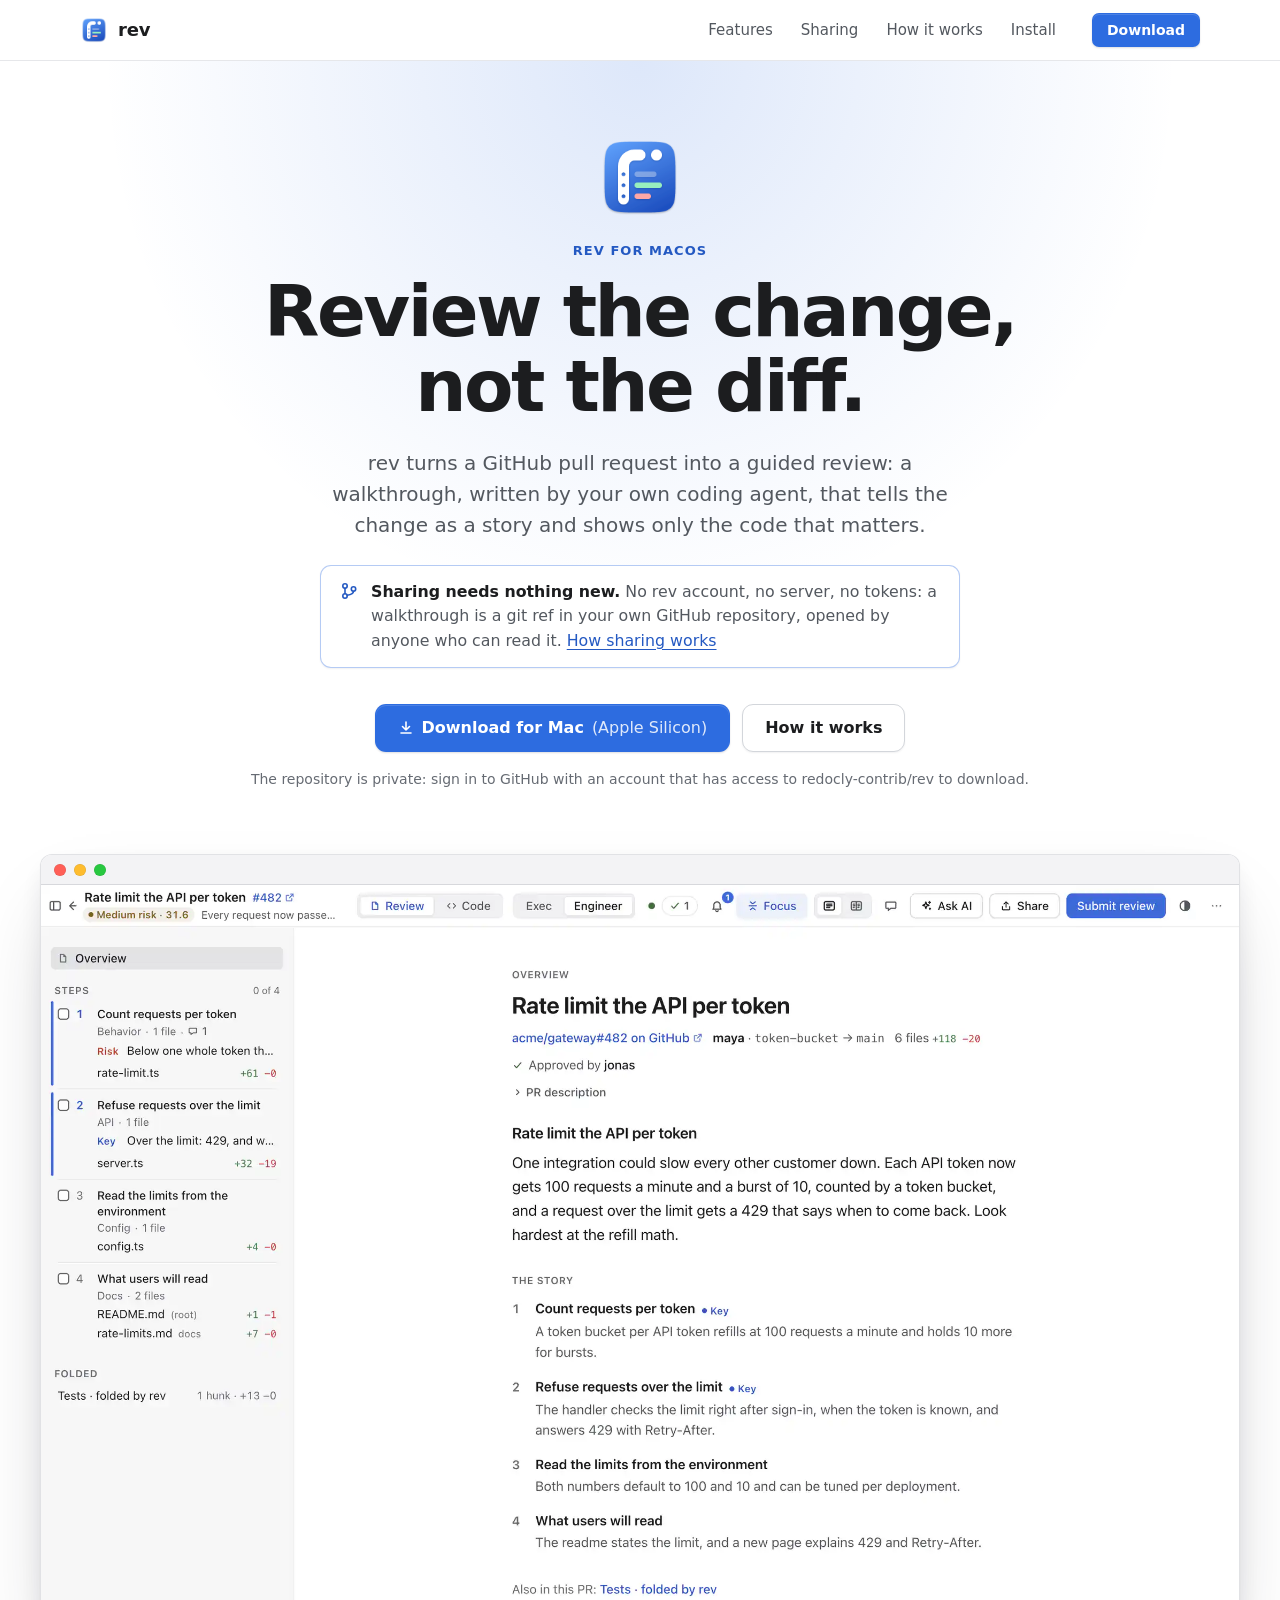
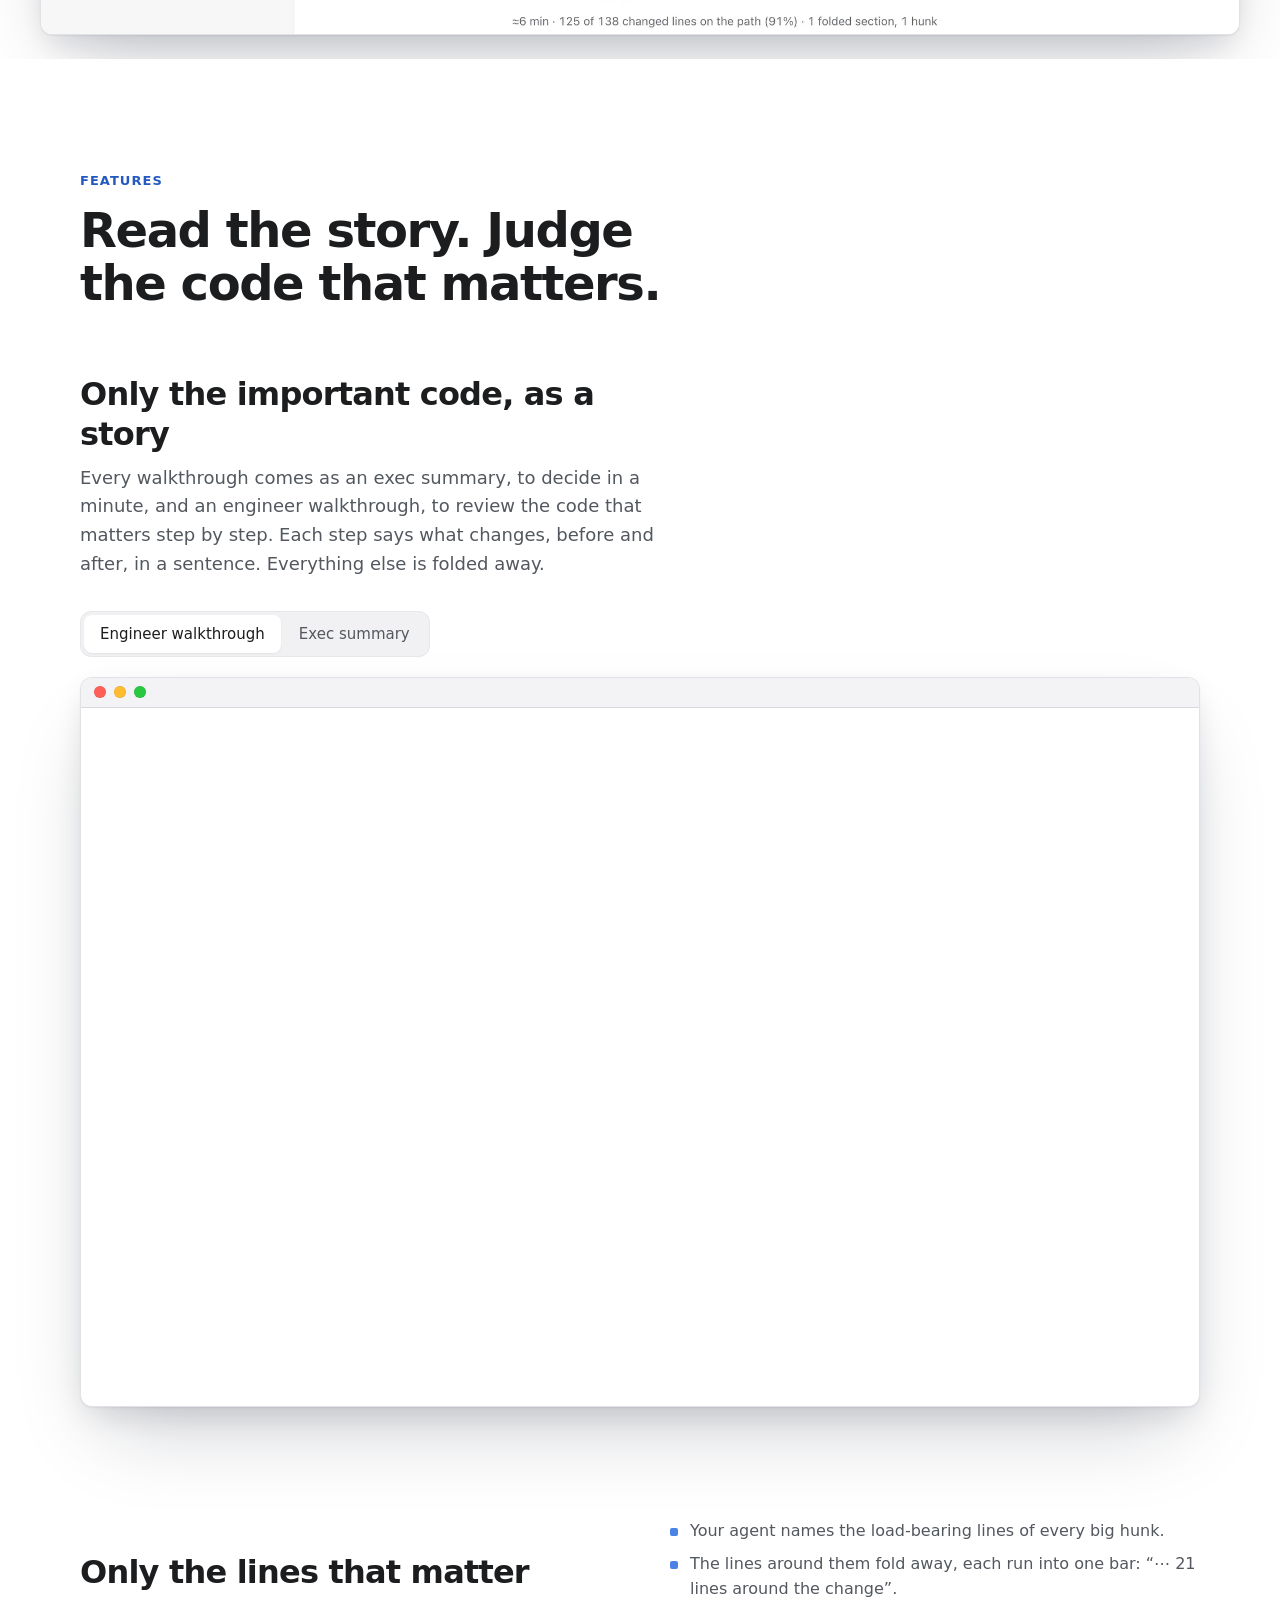
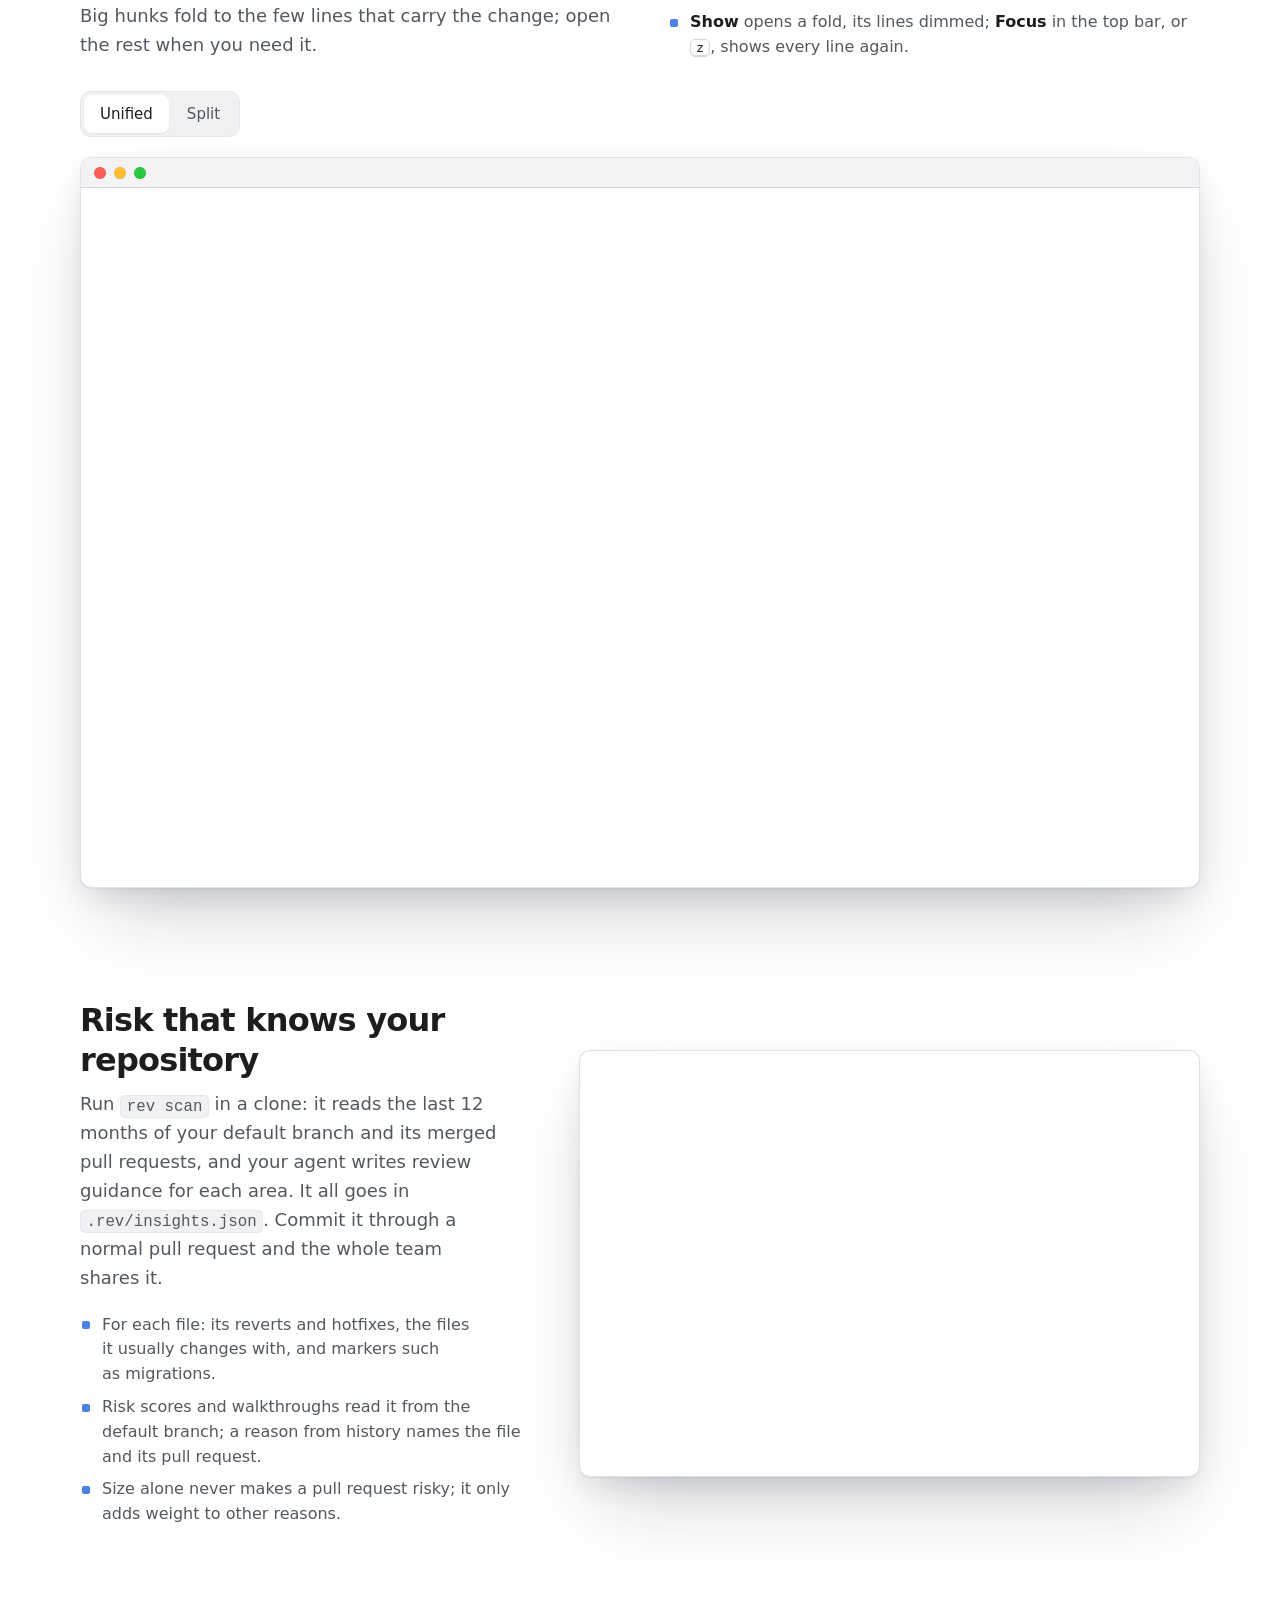
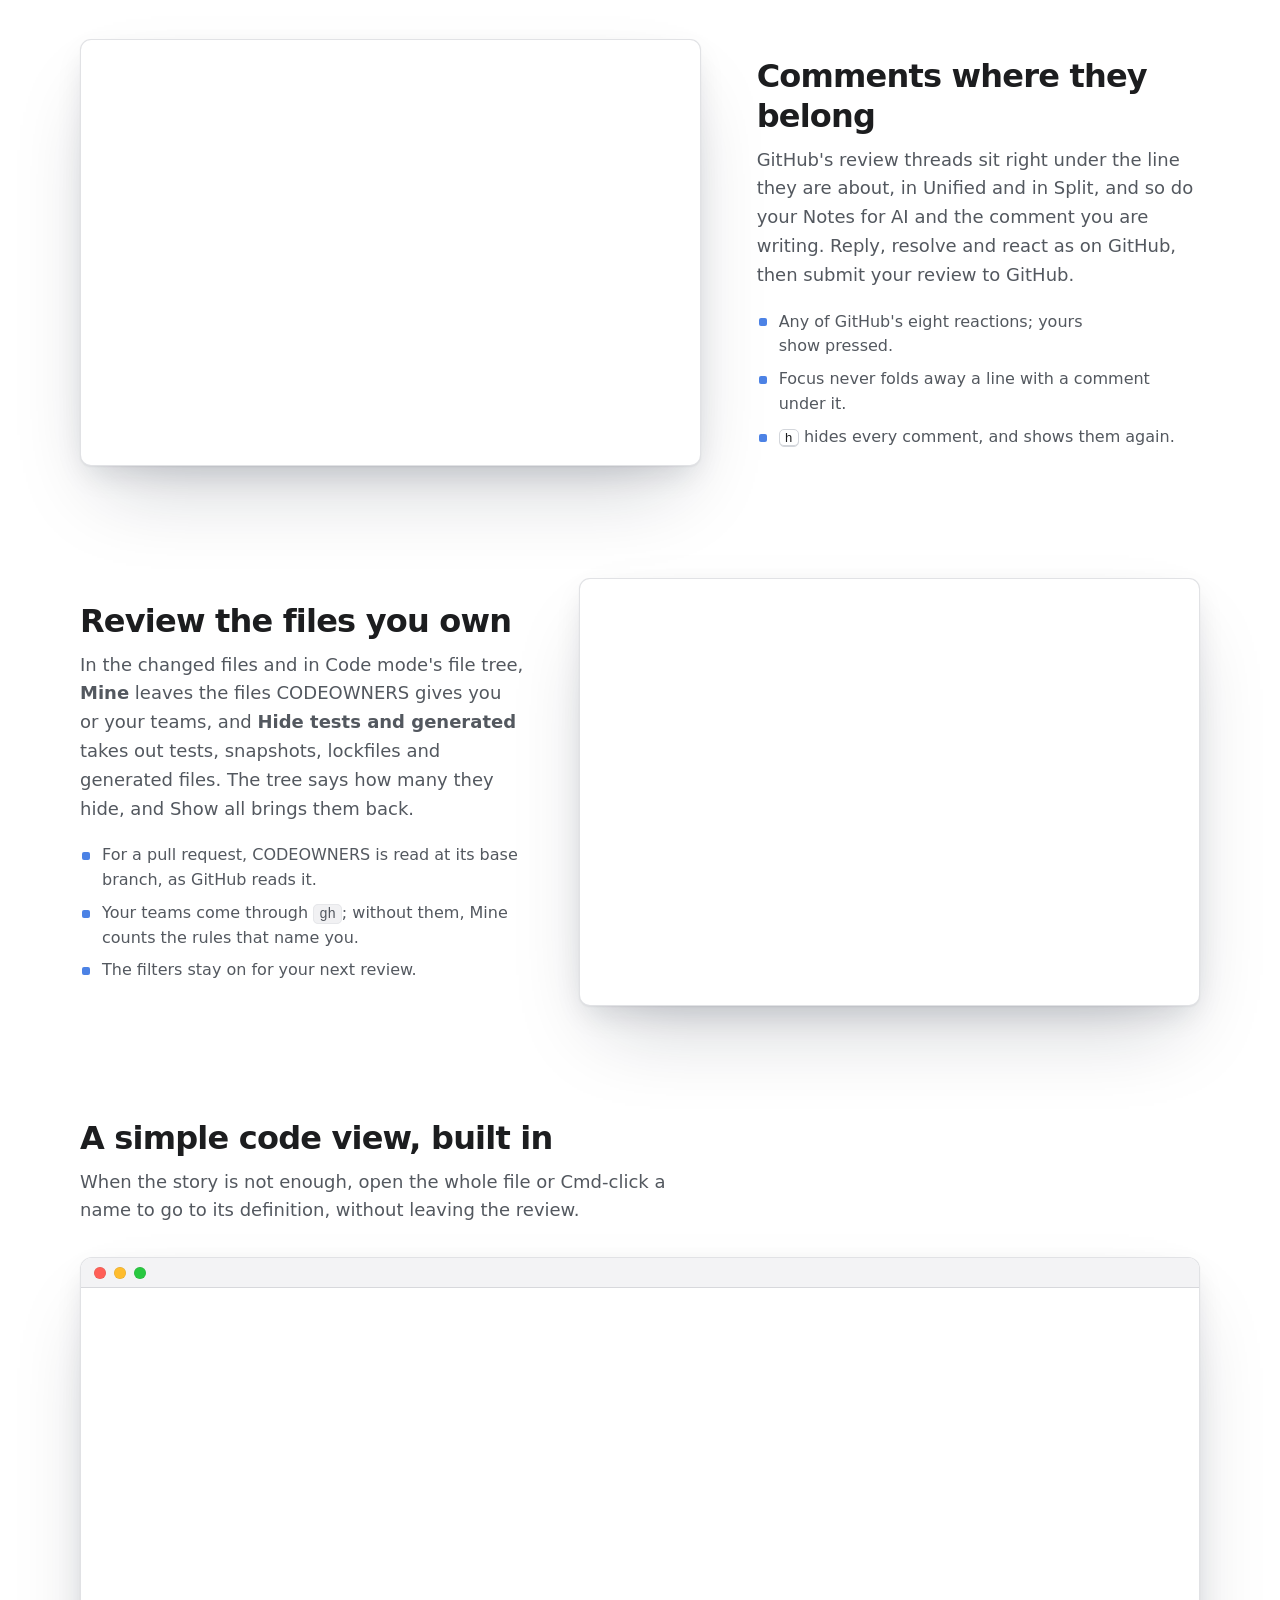
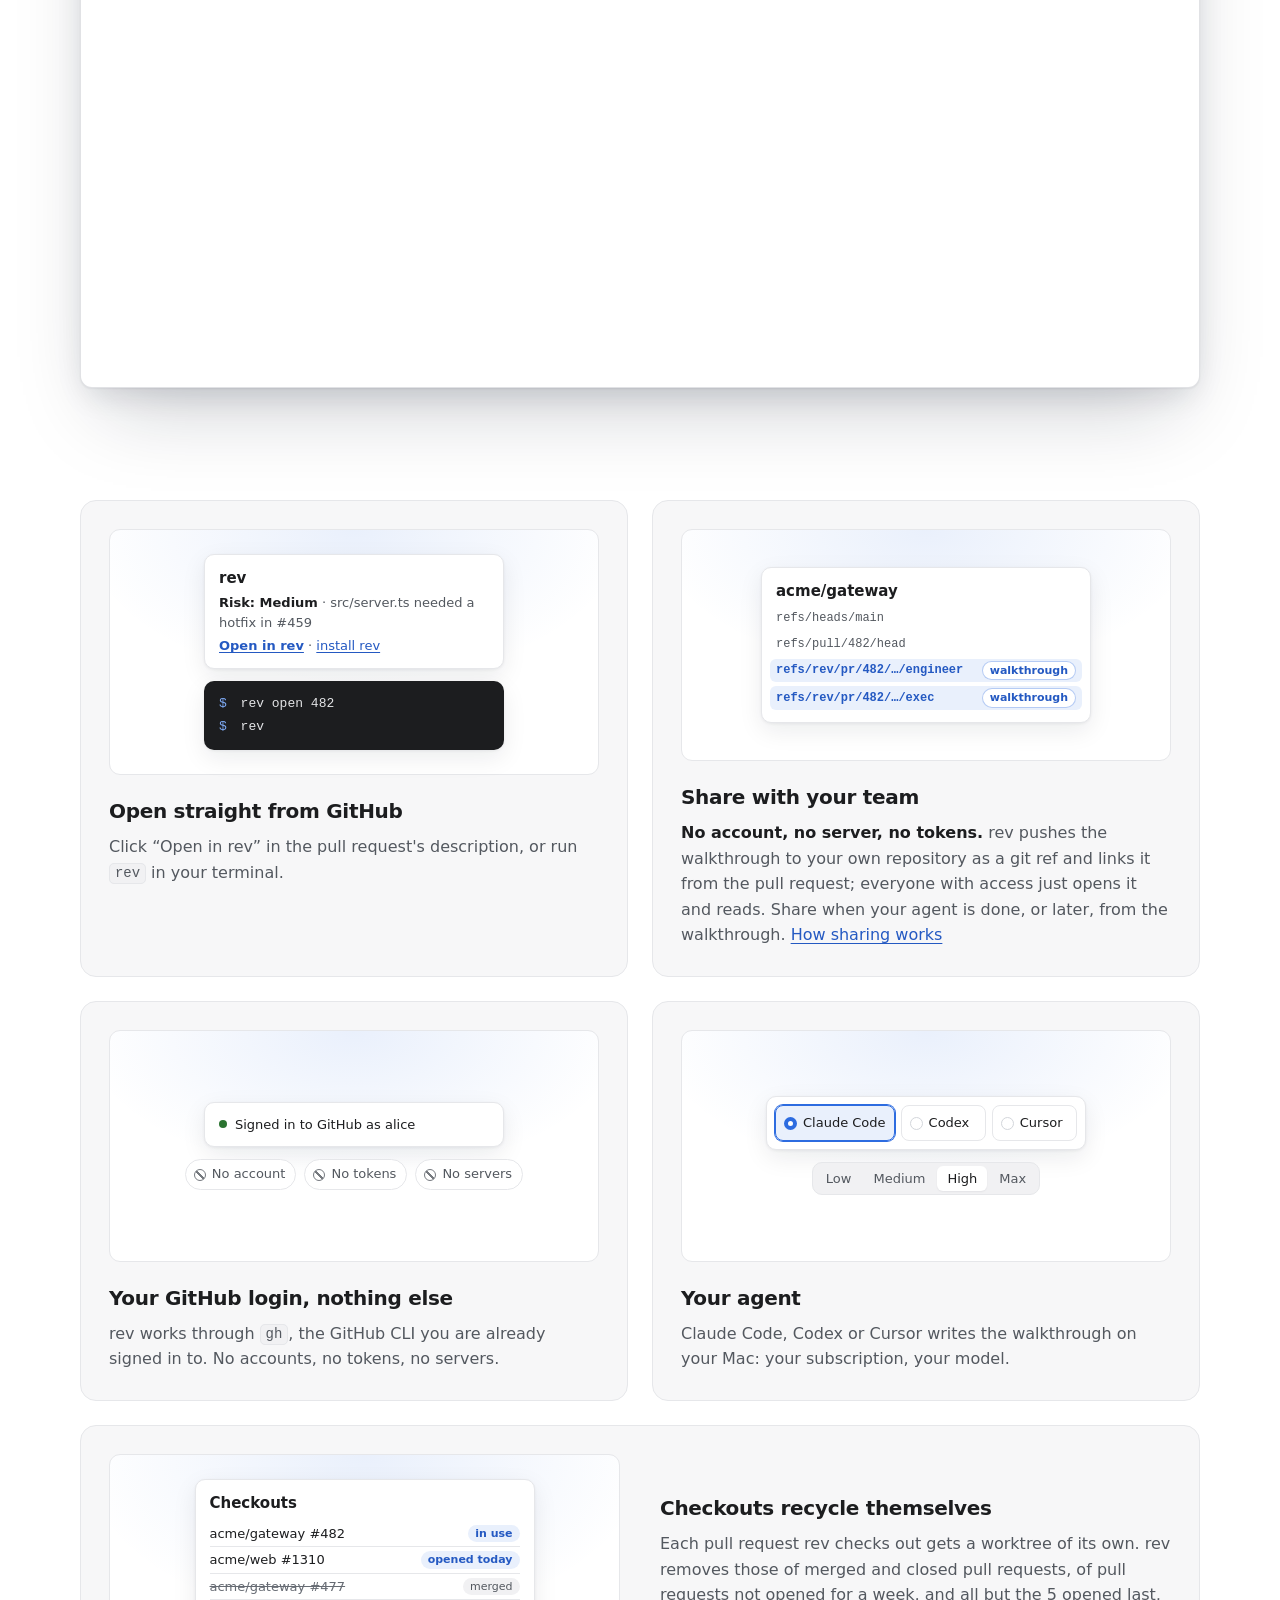
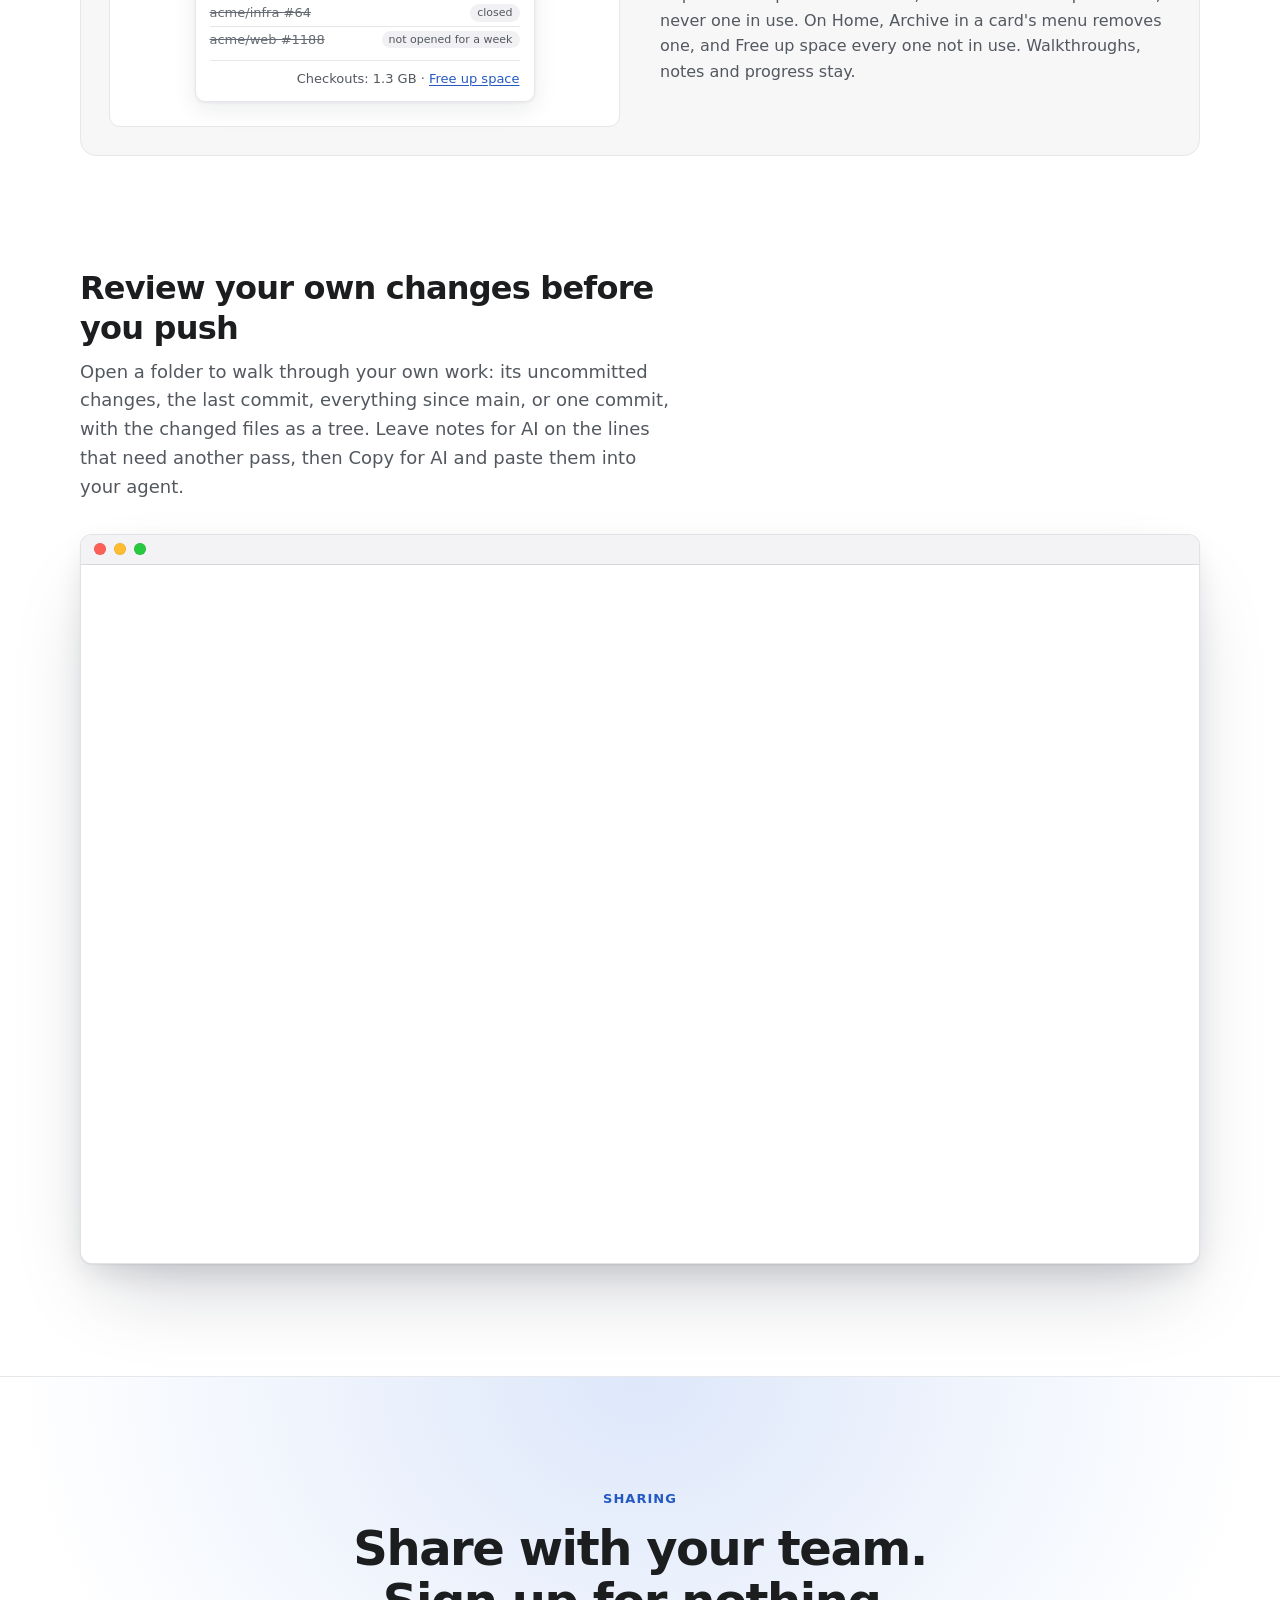
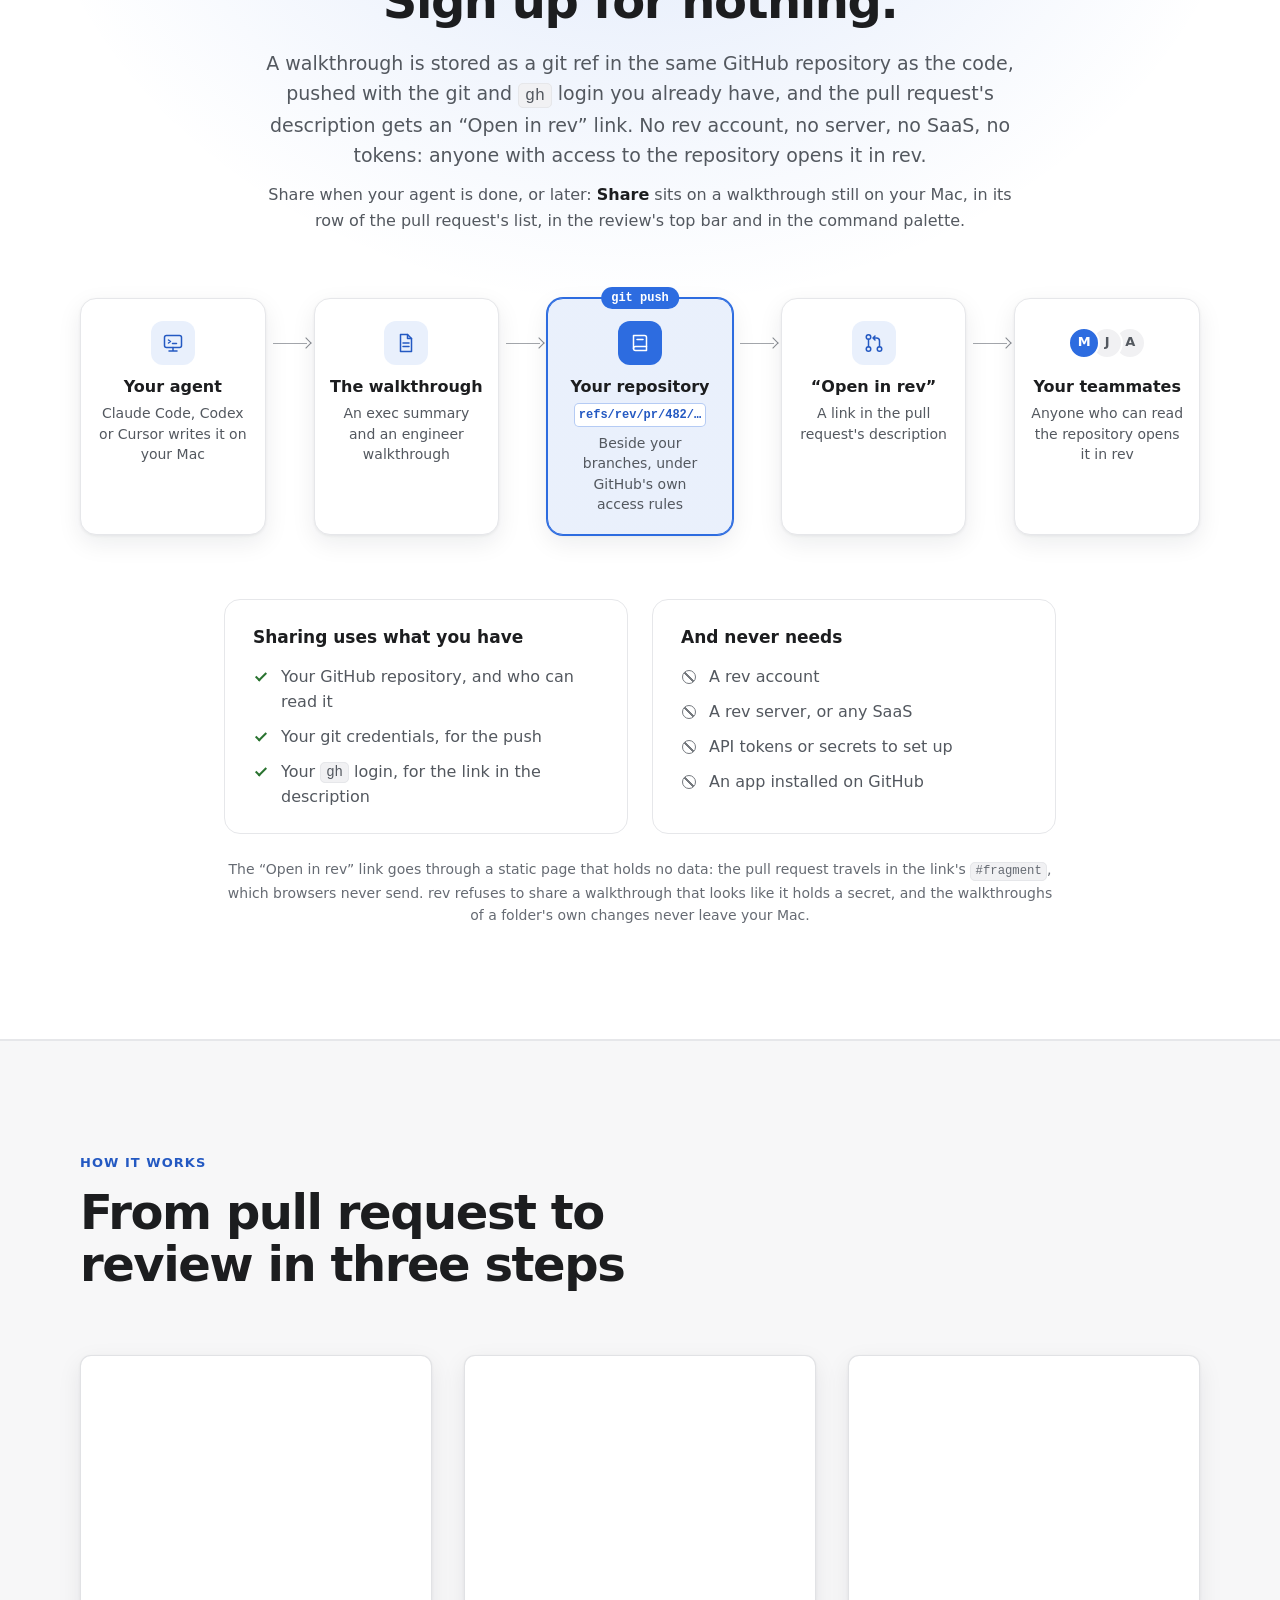
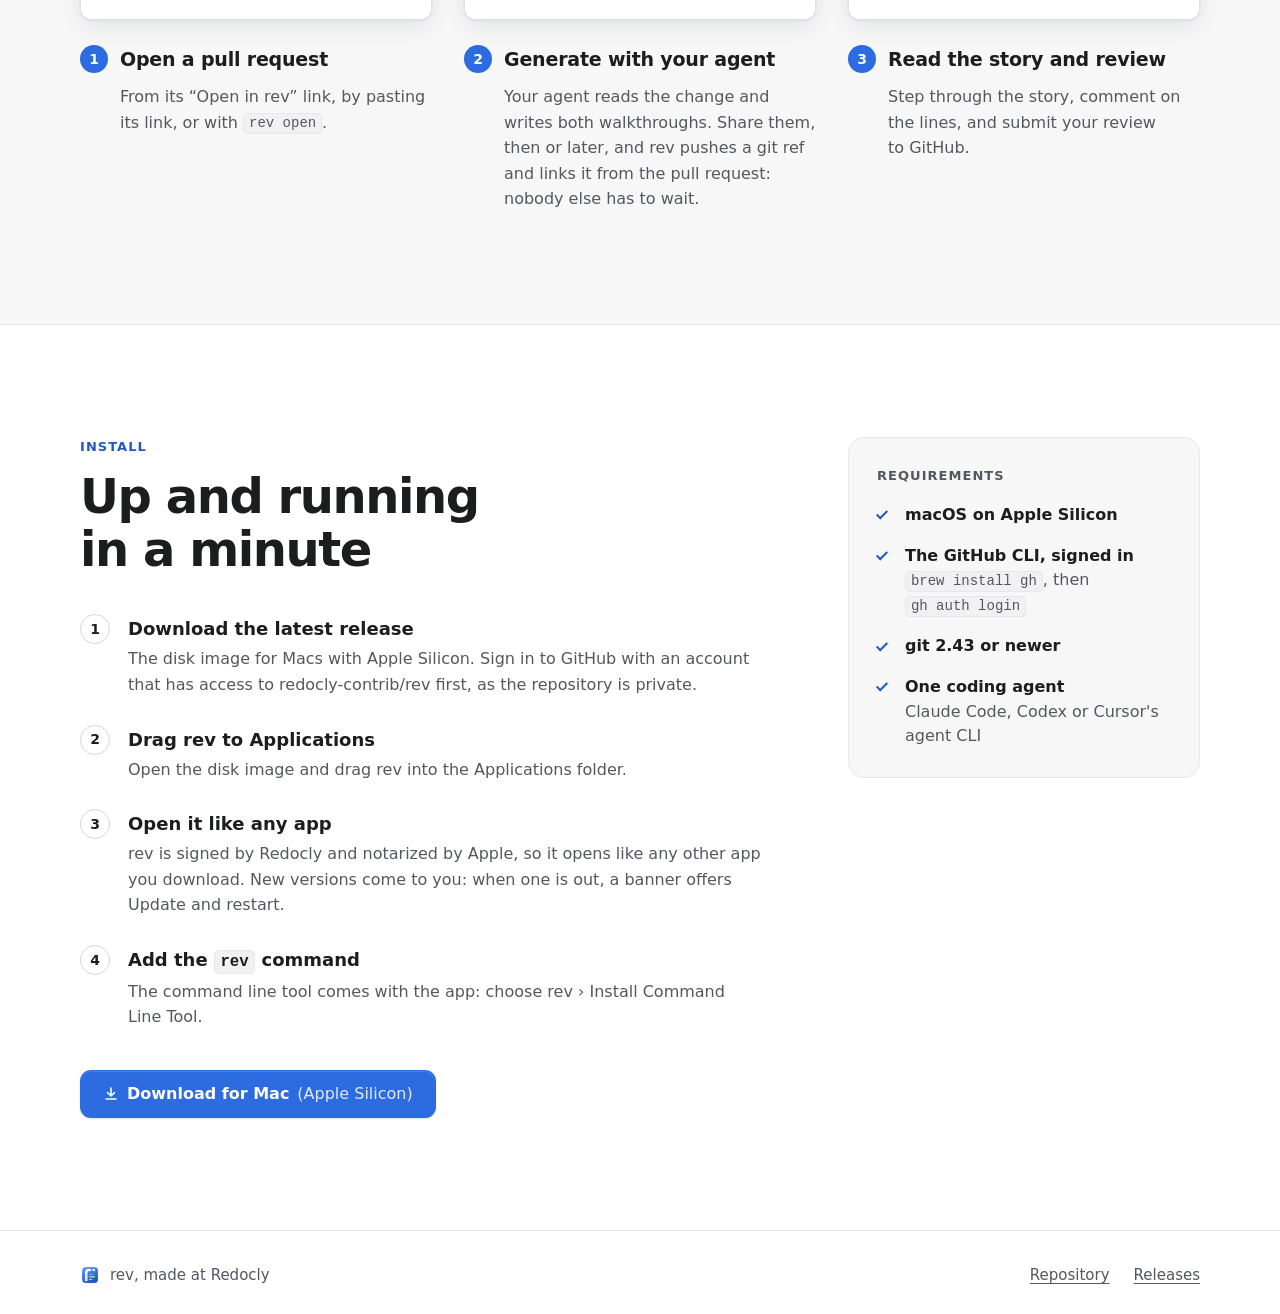
==== commit 7ebd0853: "rev: publish the pages from redocly-contrib/rev@3d0e5843c80b29b19f7e4098e1eefec17a2d27f4" ====
--- a/rev/index.html
+++ b/rev/index.html
@@ -114,8 +114,8 @@
               </div>
               <ul class="facts">
                 <li>Your agent names the load-bearing lines of every big hunk.</li>
-                <li>The lines around them dim, and long runs fold into “⋯ 21 lines around the change”.</li>
-                <li><b>Show</b> opens a fold; <b>Focus</b> in the top bar, or <kbd>z</kbd>, shows every line again.</li>
+                <li>The lines around them fold away, each run into one bar: “⋯ 21 lines around the change”.</li>
+                <li><b>Show</b> opens a fold, its lines dimmed; <b>Focus</b> in the top bar, or <kbd>z</kbd>, shows every line again.</li>
               </ul>
             </div>
             <div class="switcher">
@@ -130,7 +130,7 @@
                 <picture>
                   <source type="image/webp" media="(prefers-color-scheme: dark)" srcset="./site/shots/focus-dark.webp 2x" />
                   <source type="image/webp" srcset="./site/shots/focus-light.webp 2x" />
-                  <img src="./site/shots/focus-light.png" width="1120" height="700" loading="lazy" decoding="async" alt="A big hunk in rev: the request handler, every line re-indented into a try block, its history from the scan in its header (hotfixed once, reverted once). Only the limiter check, its Key note and the new catch stand out; the lines around them are dimmed or folded into “⋯ 21 lines around the change · Show”." />
+                  <img src="./site/shots/focus-light.png" width="1120" height="700" loading="lazy" decoding="async" alt="A big hunk in rev: the request handler, every line re-indented into a try block, its history from the scan in its header (hotfixed once, reverted once). Only the limiter check, its Key note and the new catch show; the lines around them are folded into bars such as “⋯ 21 lines around the change · Show”." />
                 </picture>
               </figure>
               <figure class="window switch-b">
@@ -138,7 +138,7 @@
                 <picture>
                   <source type="image/webp" media="(prefers-color-scheme: dark)" srcset="./site/shots/split-dark.webp 2x" />
                   <source type="image/webp" srcset="./site/shots/split-light.webp 2x" />
-                  <img src="./site/shots/split-light.png" width="1120" height="700" loading="lazy" decoding="async" alt="The same hunk in Split: the old handler on the left, the new one on the right, only the limiter and the catch in full colour, and the rows before them folded into “⋯ 11 lines around the change · Show”." />
+                  <img src="./site/shots/split-light.png" width="1120" height="700" loading="lazy" decoding="async" alt="The same hunk in Split: the old handler on the left, the new one on the right, only the limiter and the catch in full colour, and the rows around them folded into bars such as “⋯ 11 lines around the change · Show”." />
                 </picture>
               </figure>
             </div>
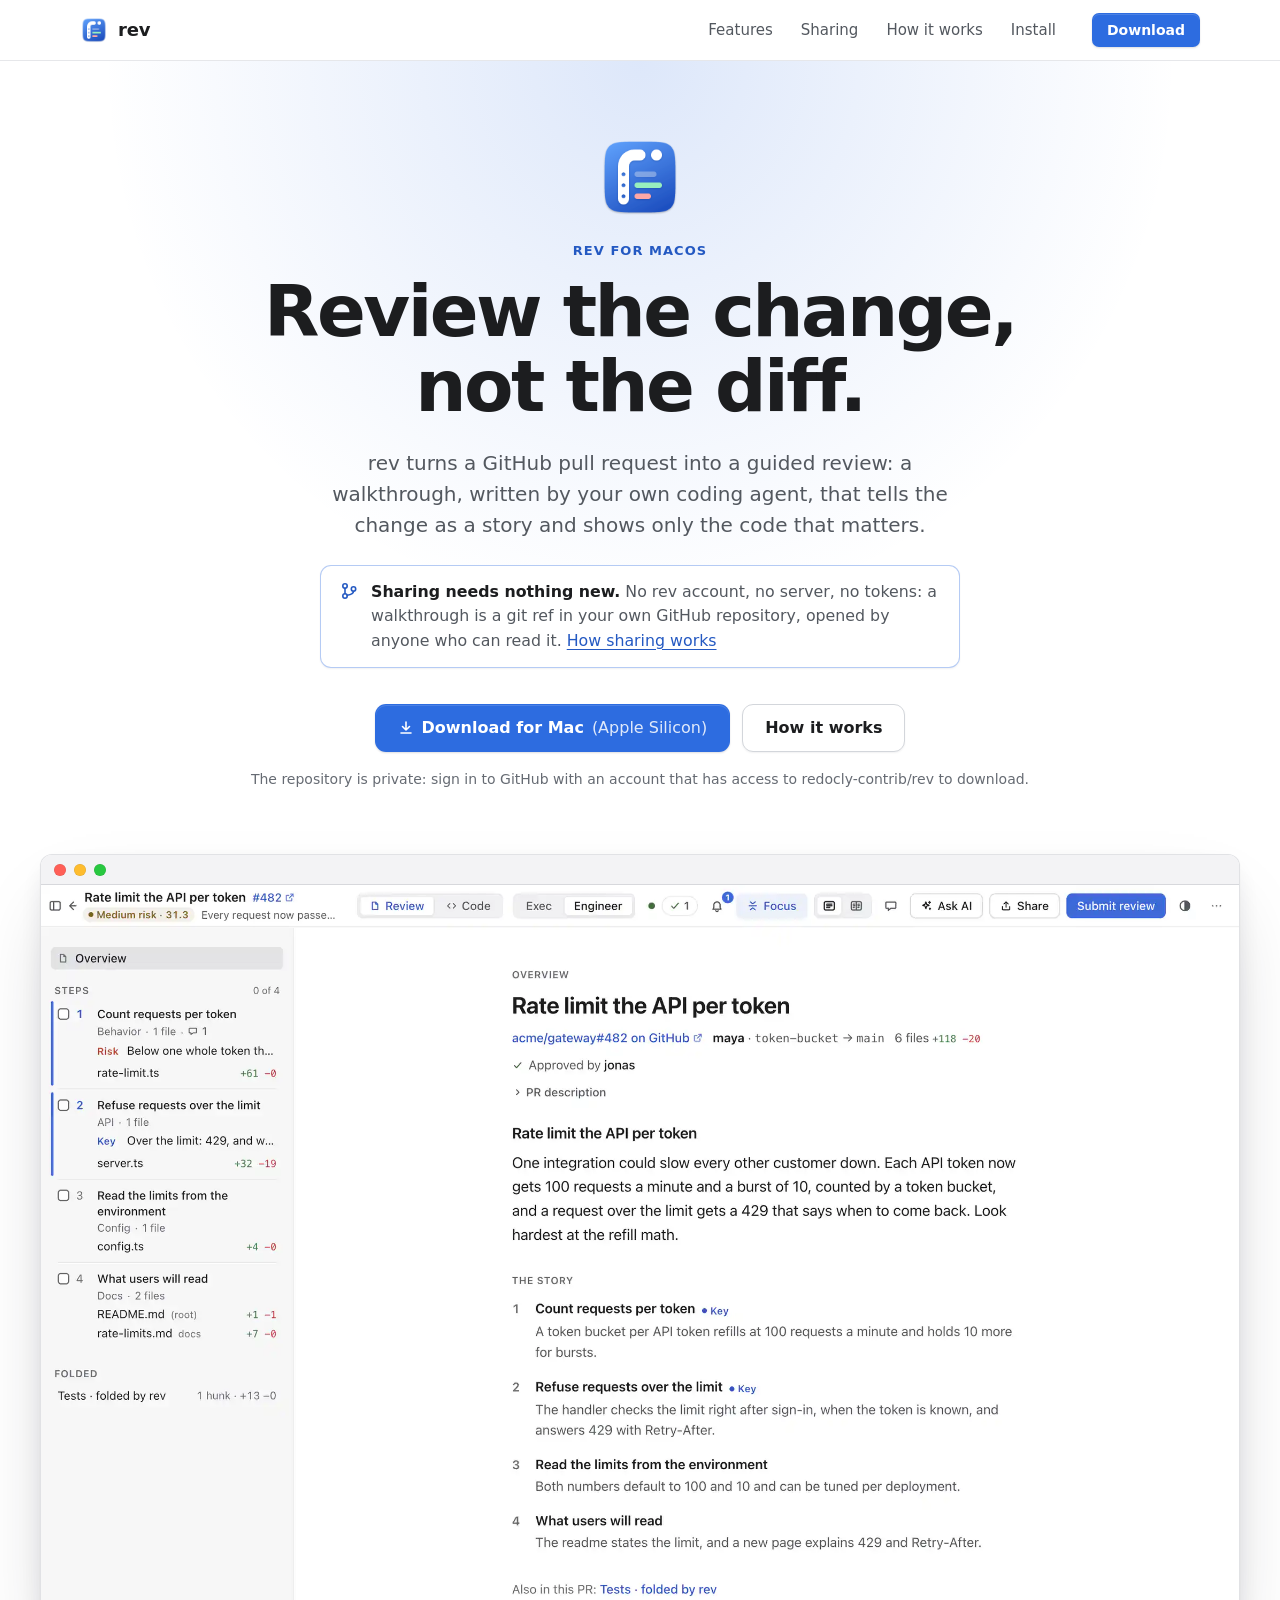
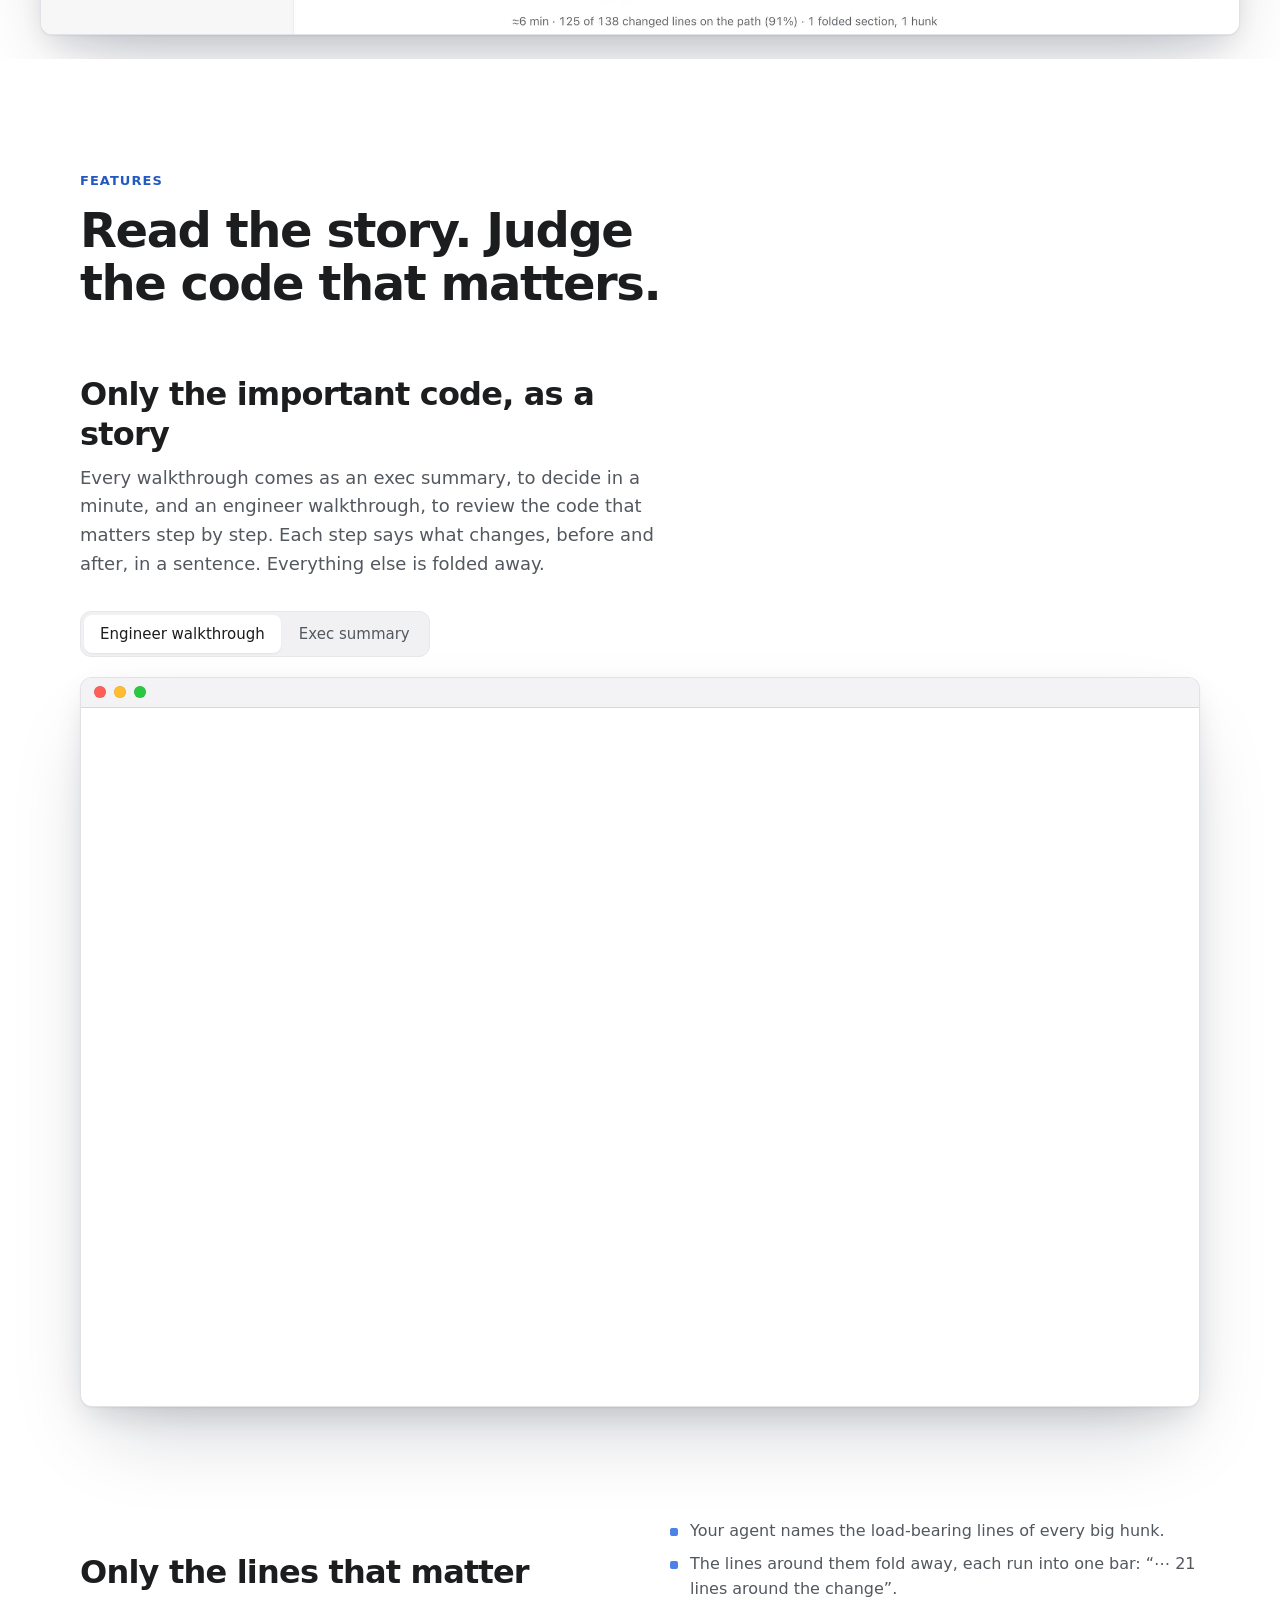
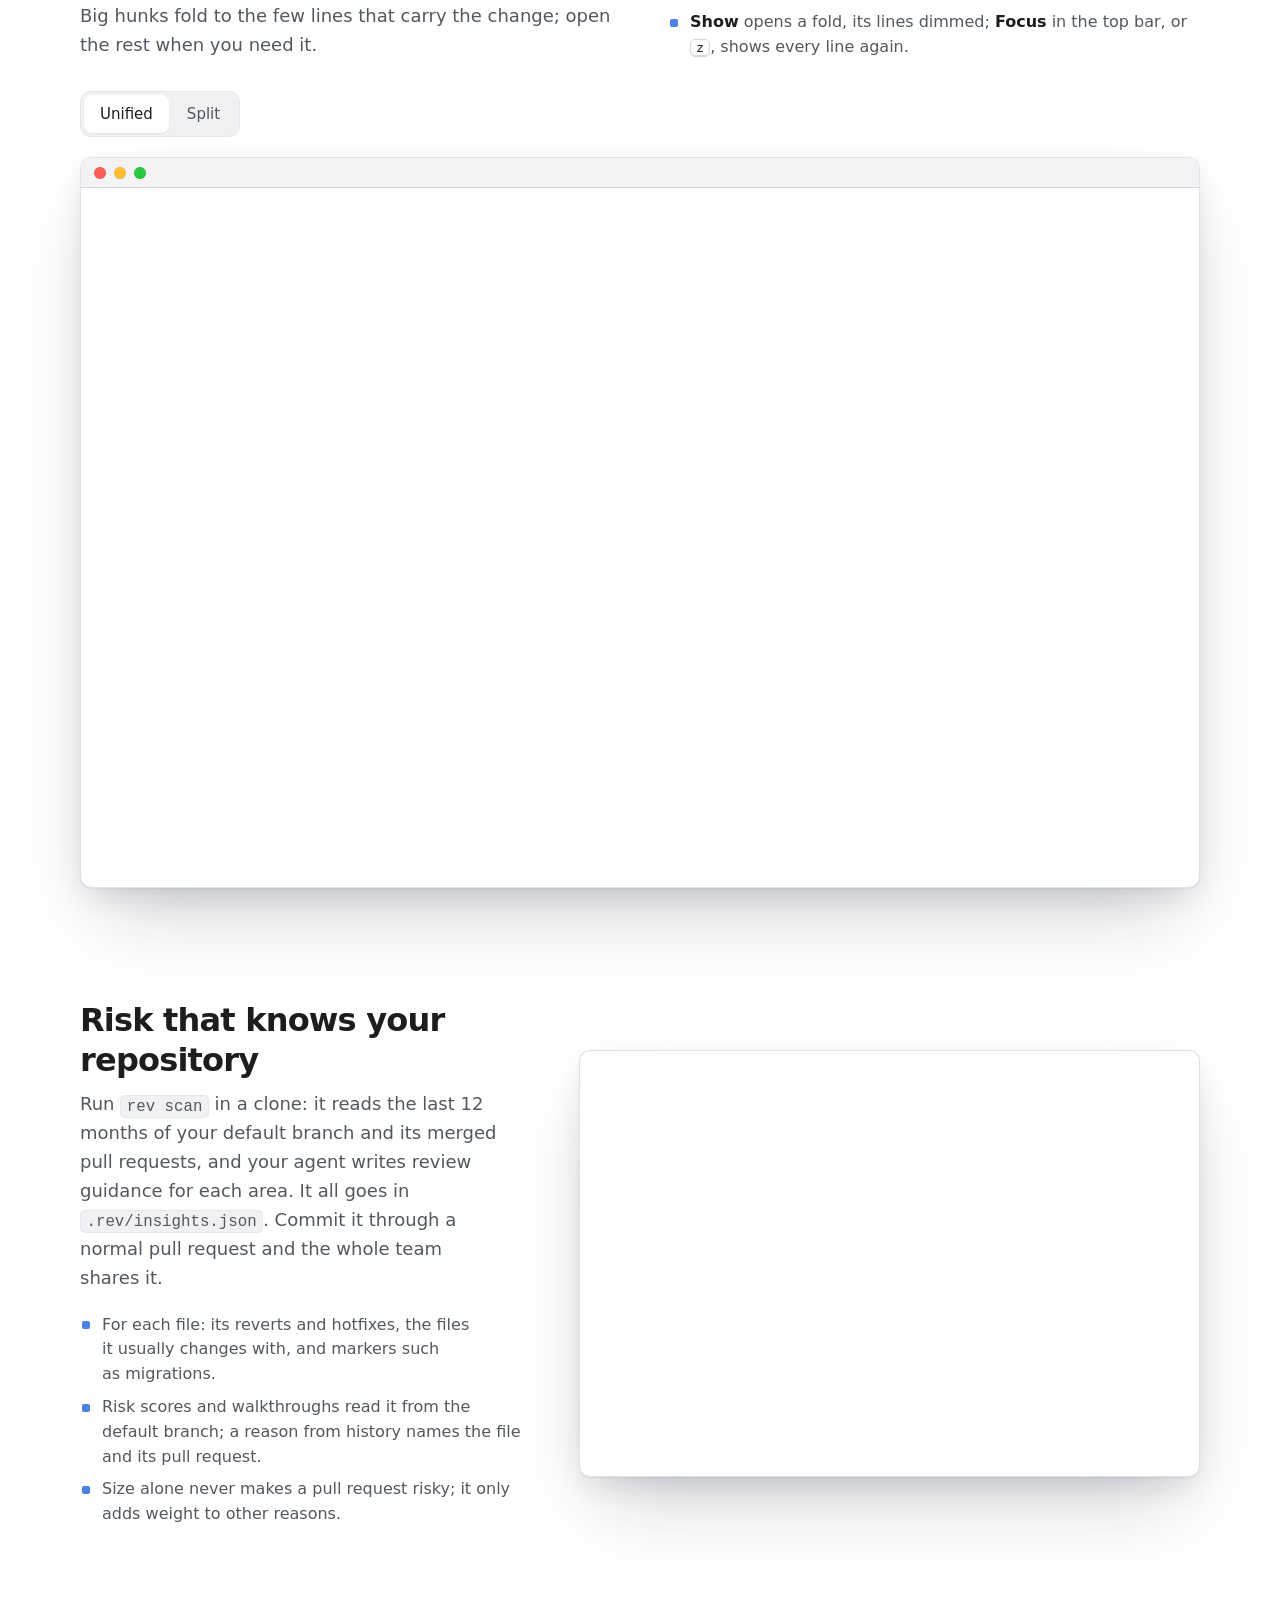
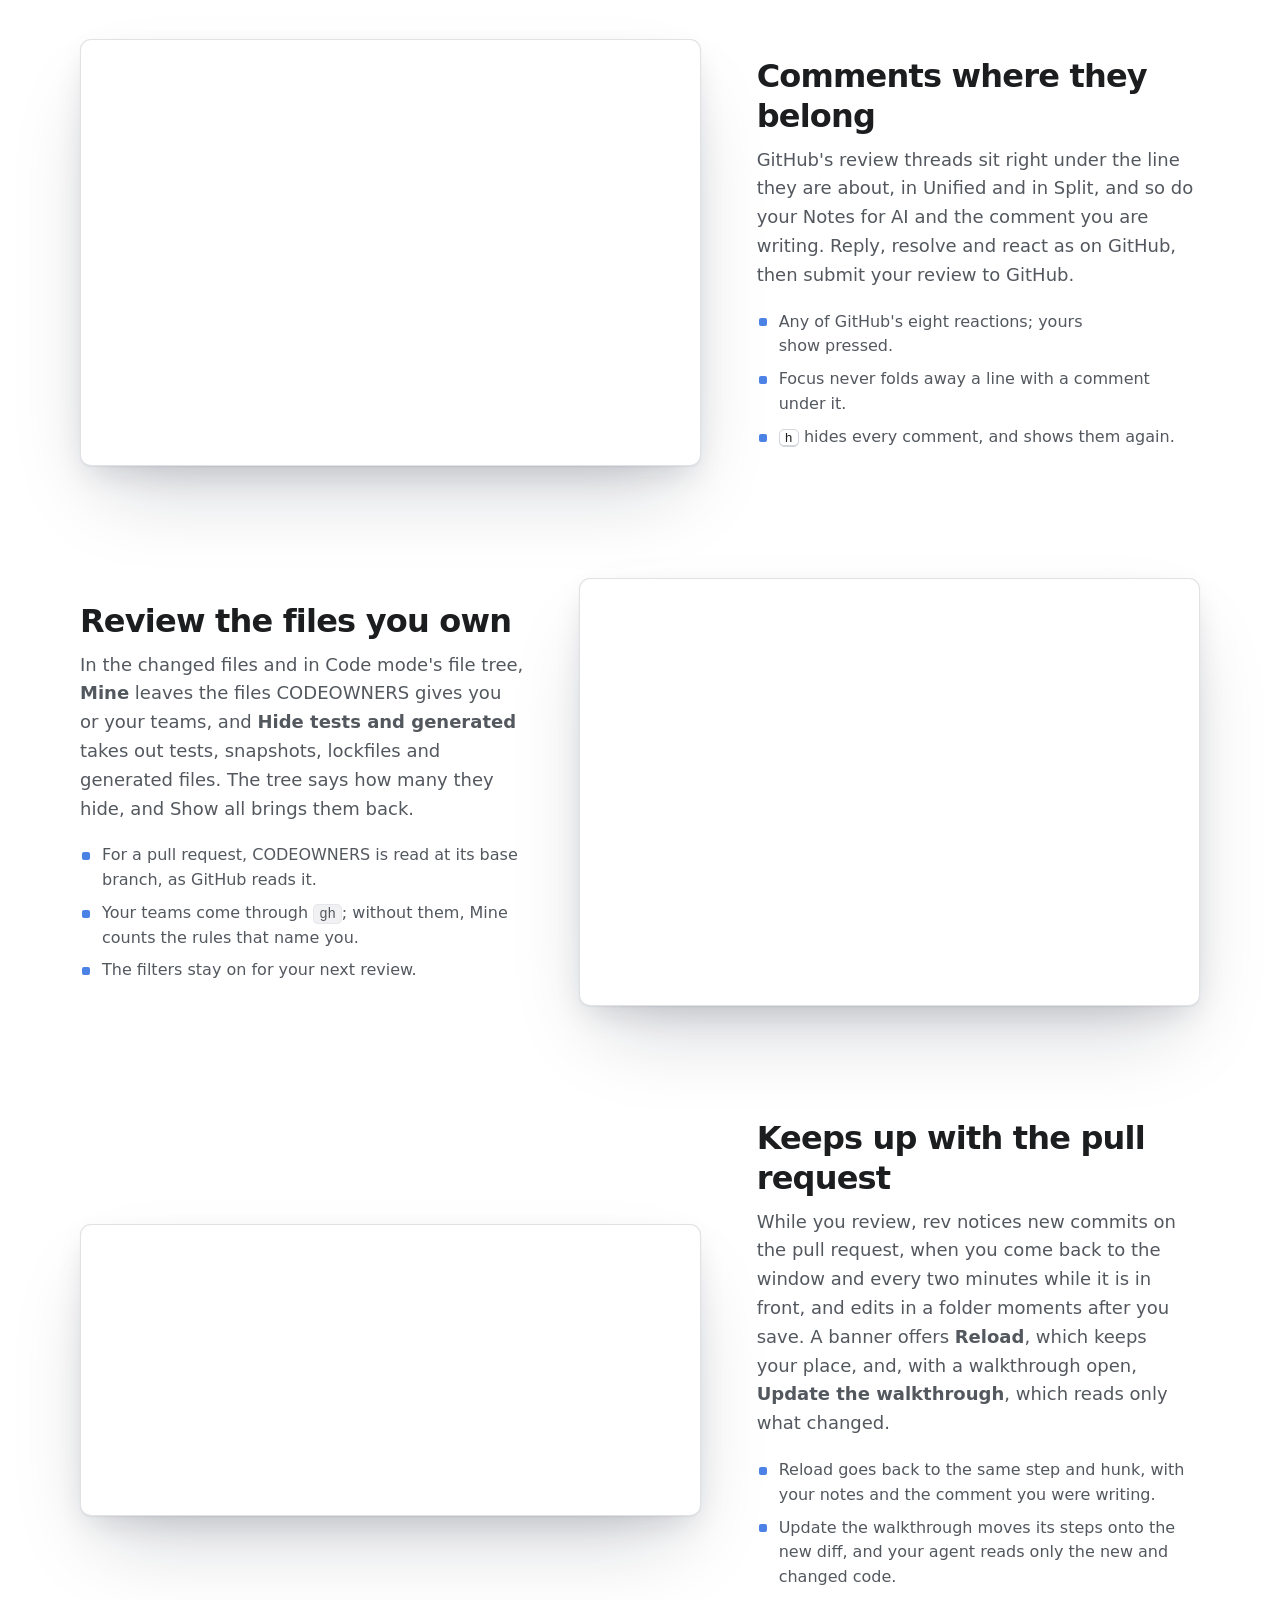
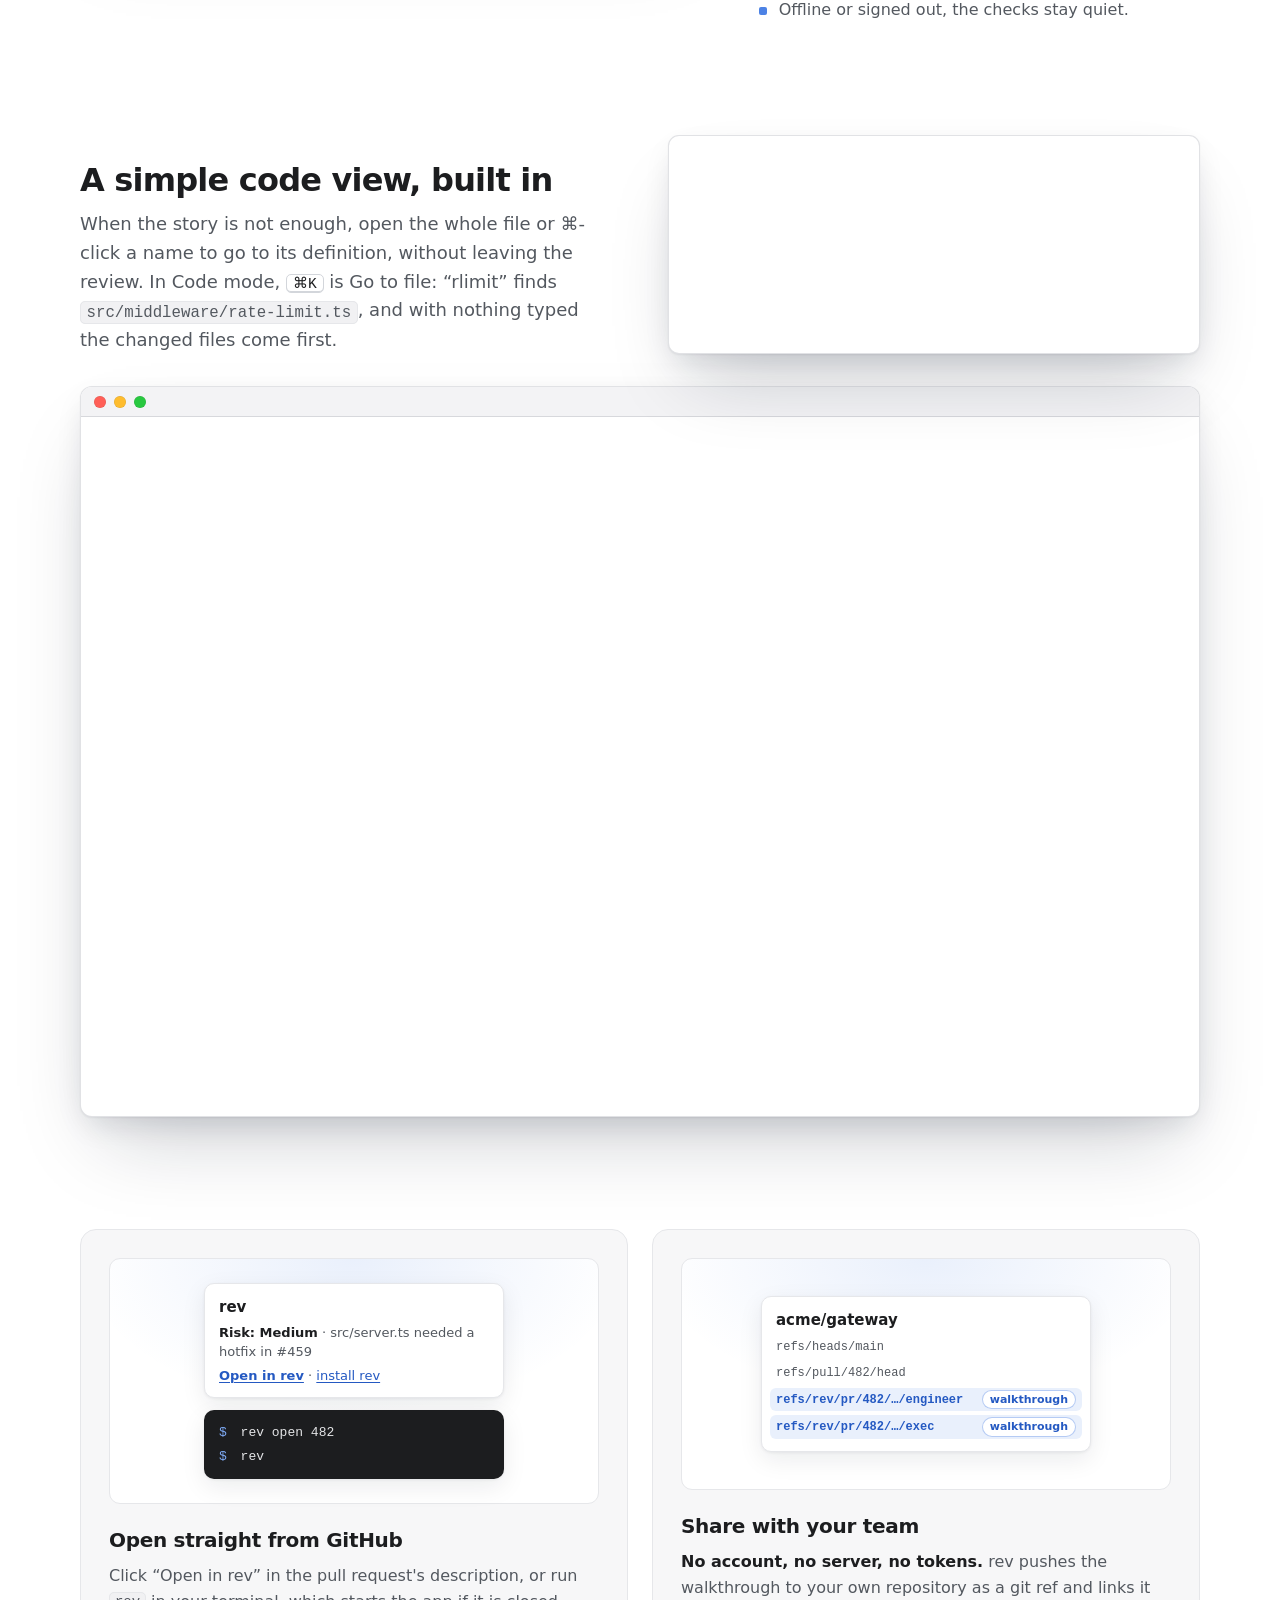
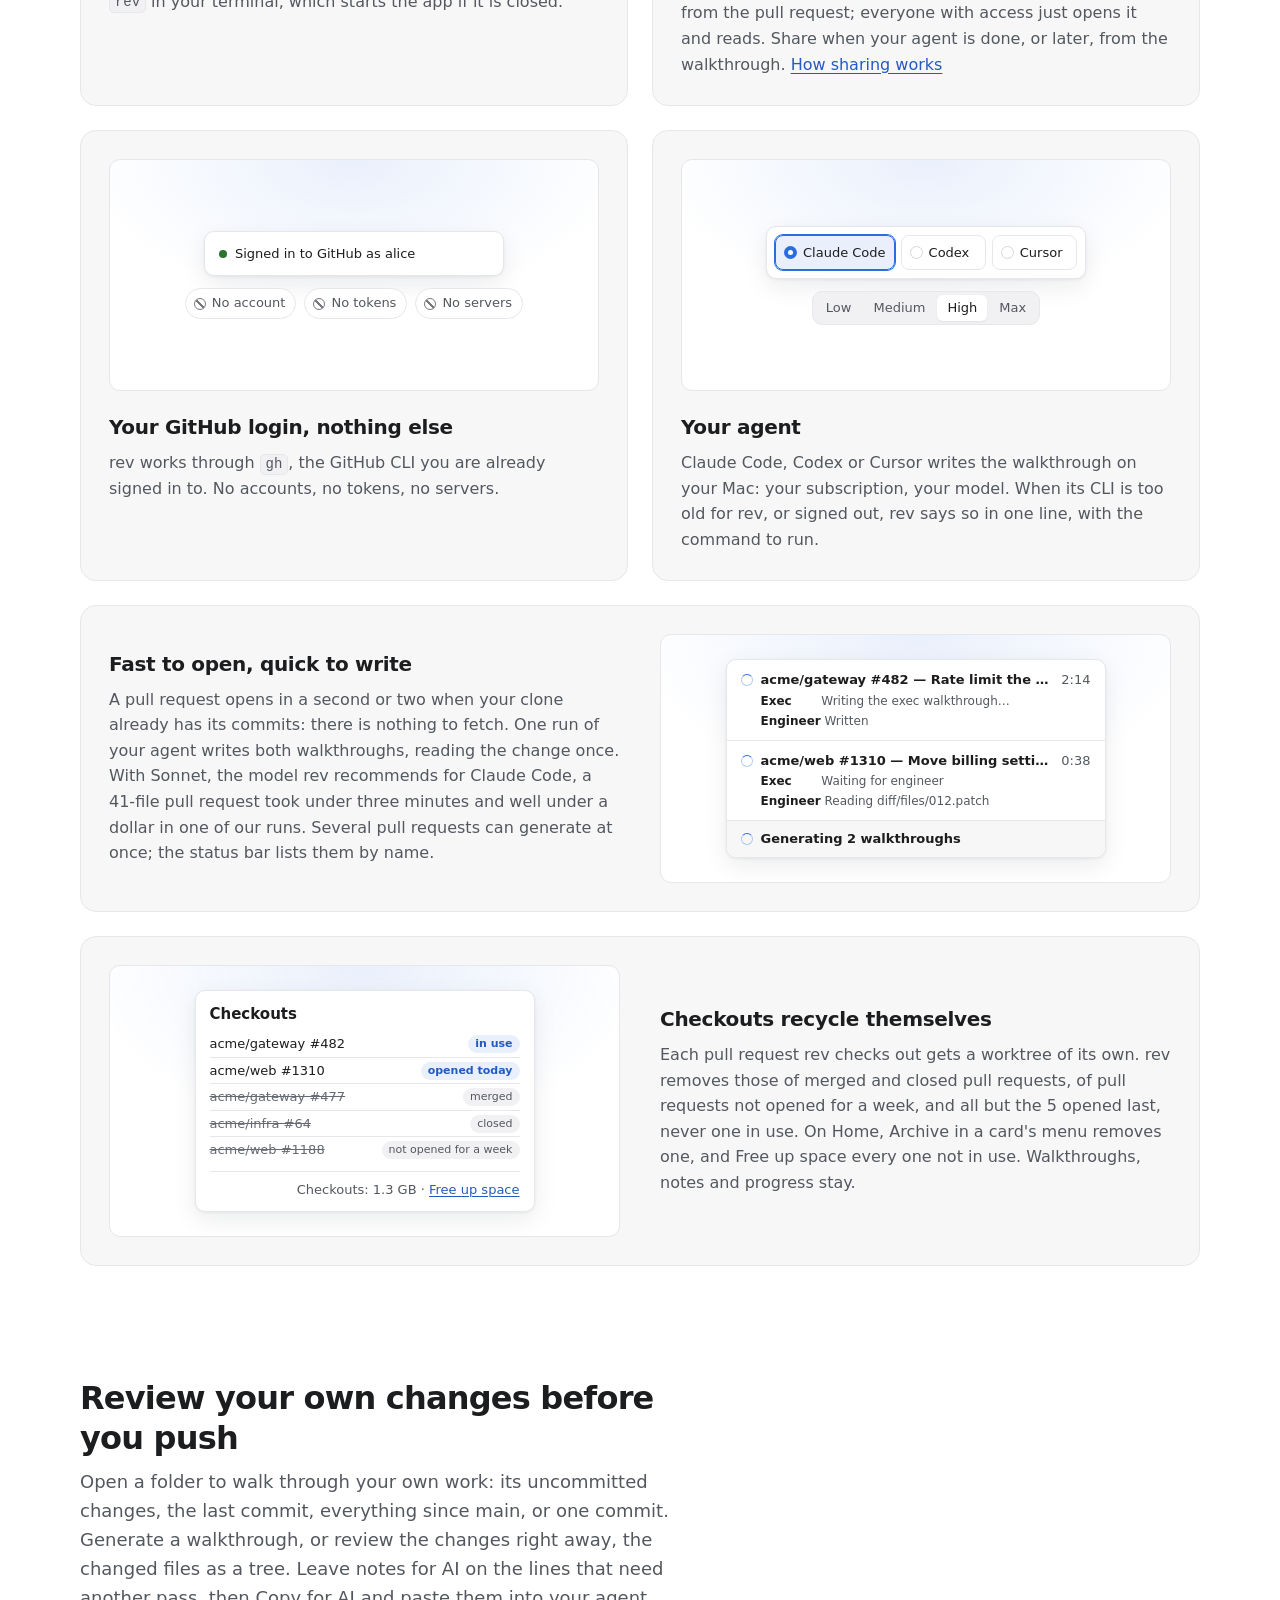
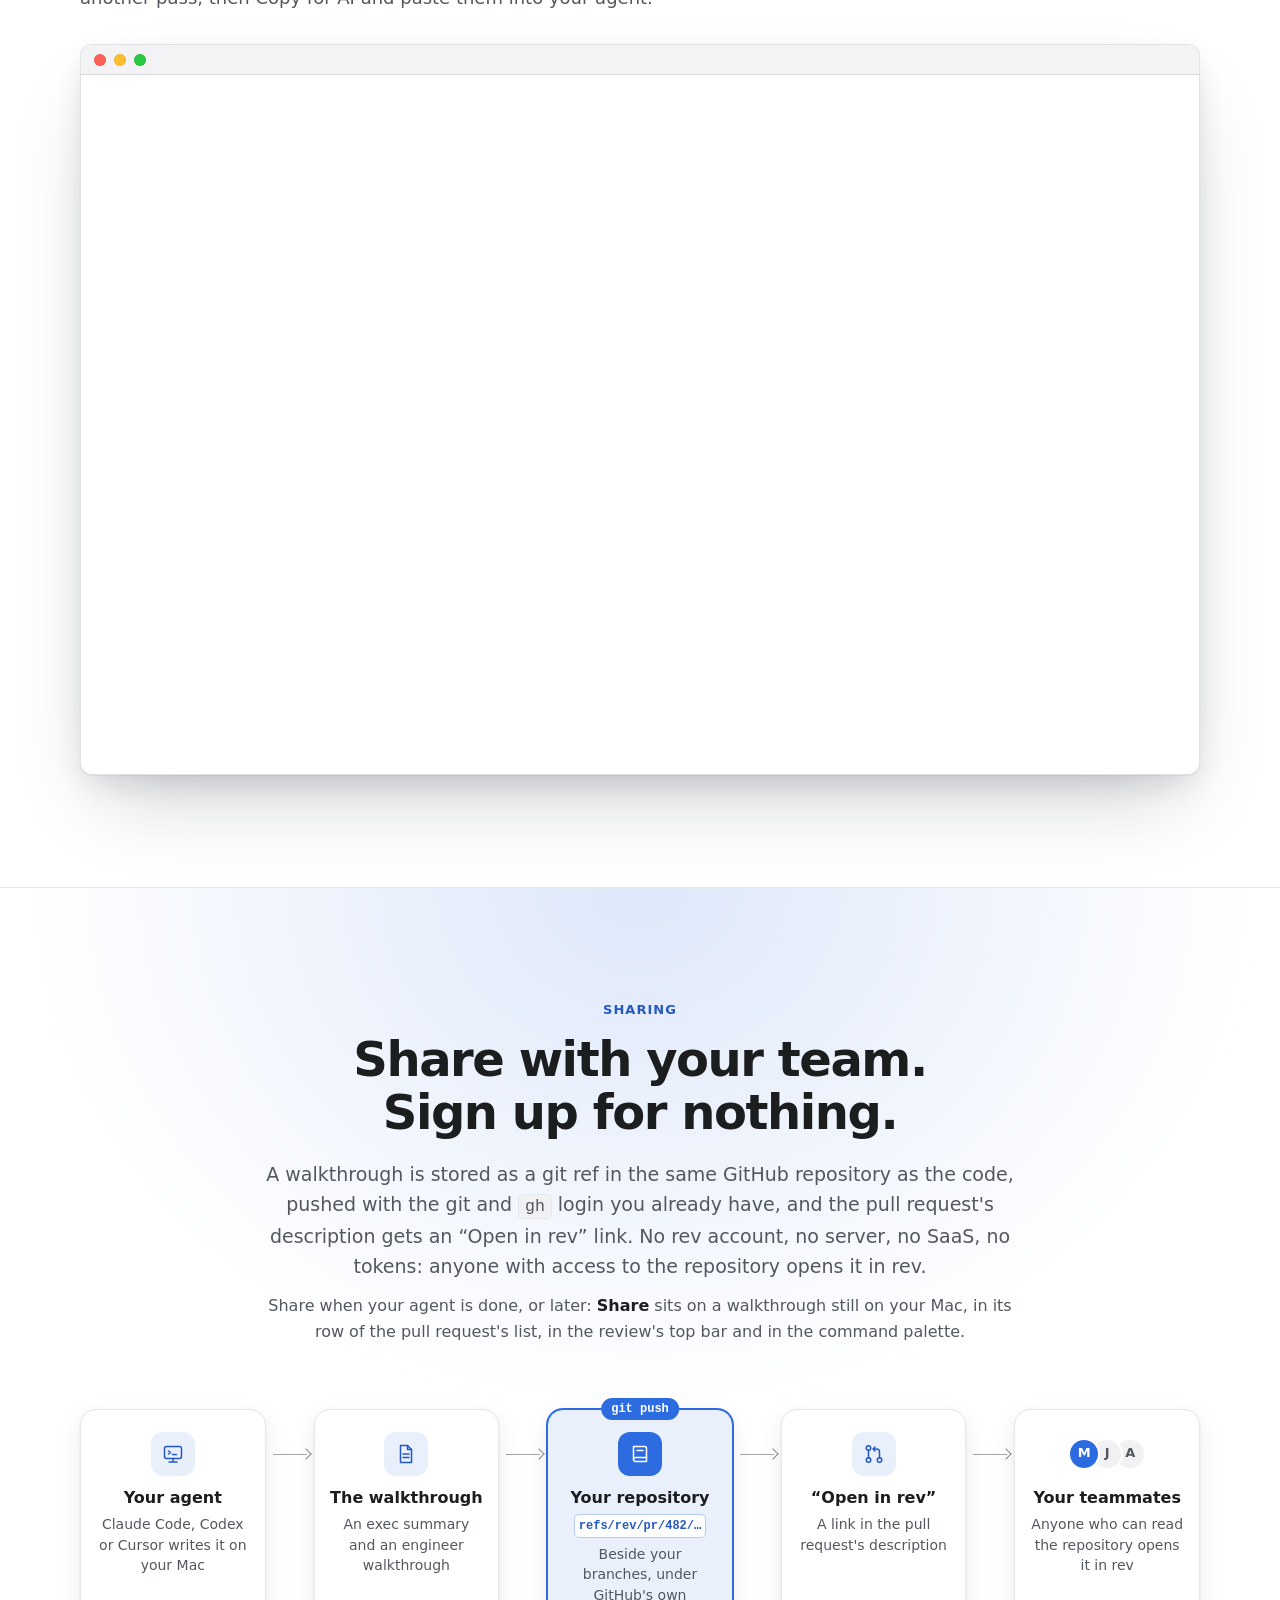
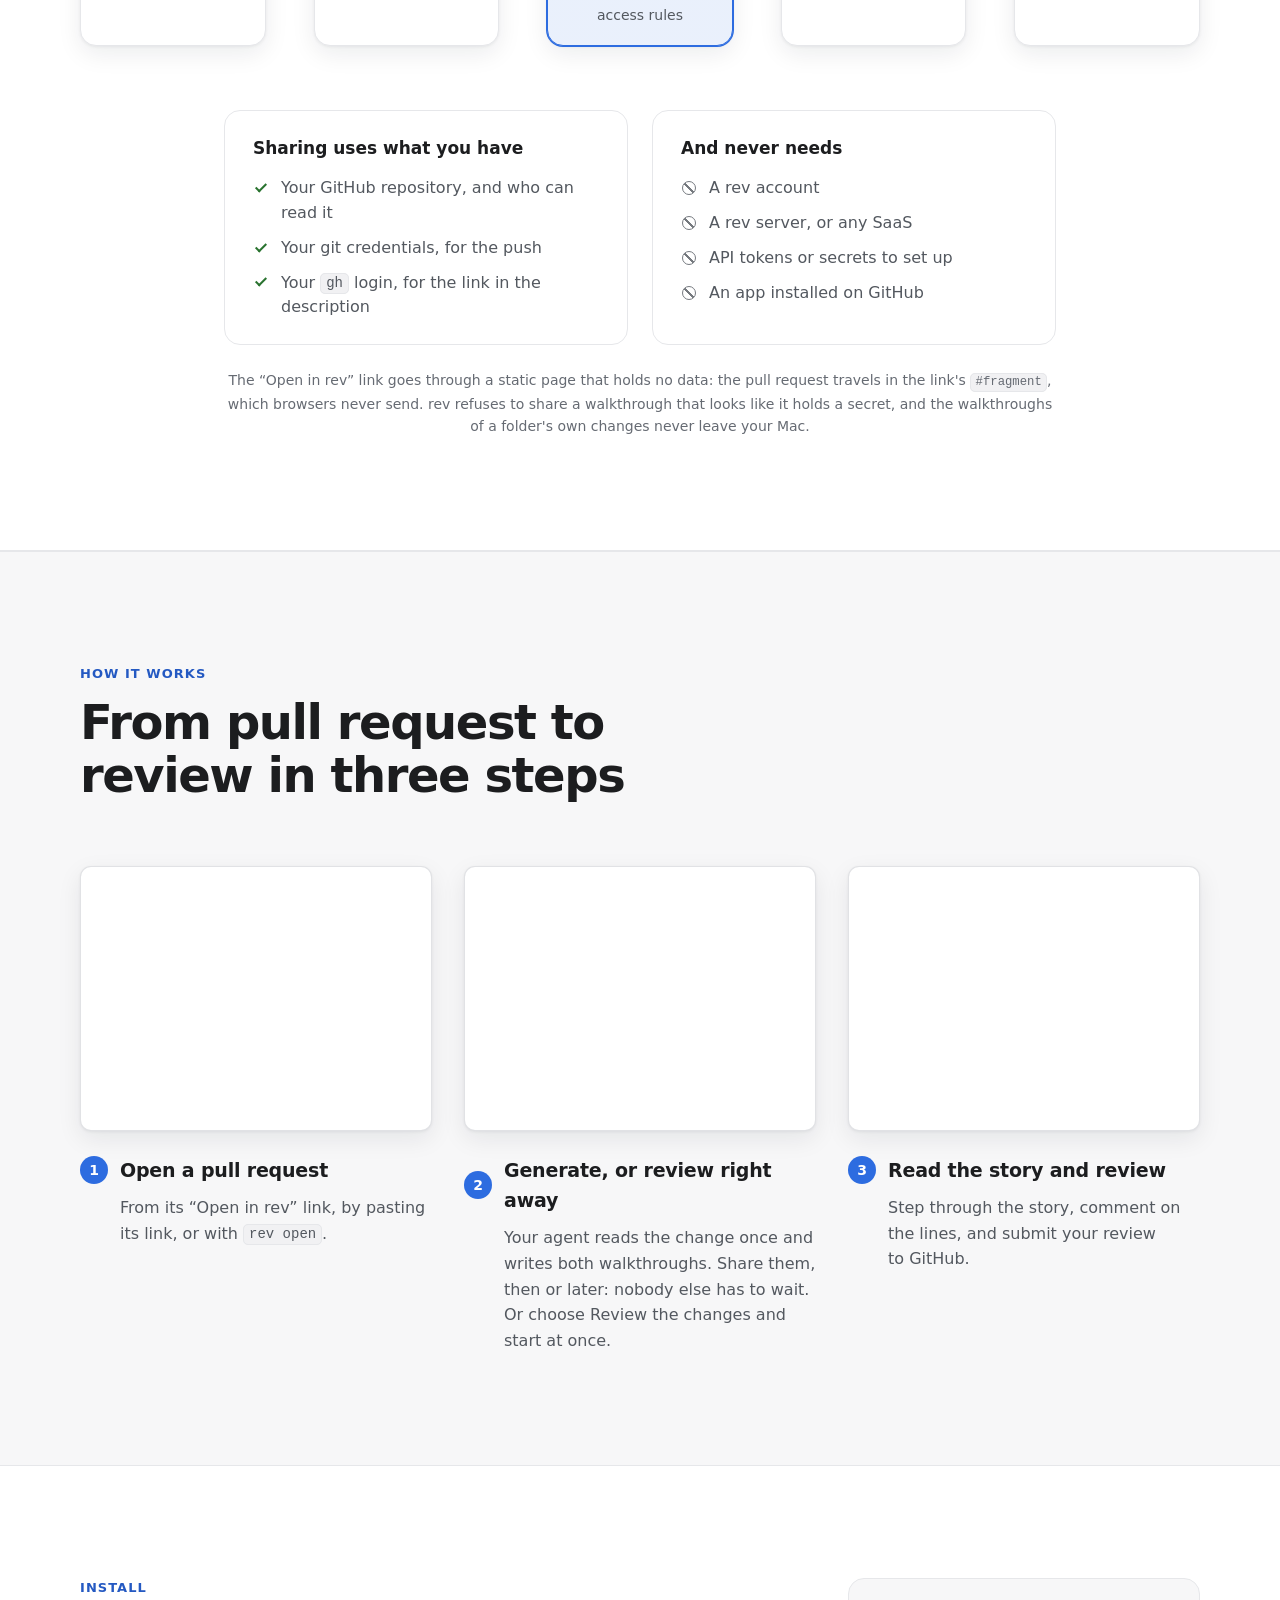
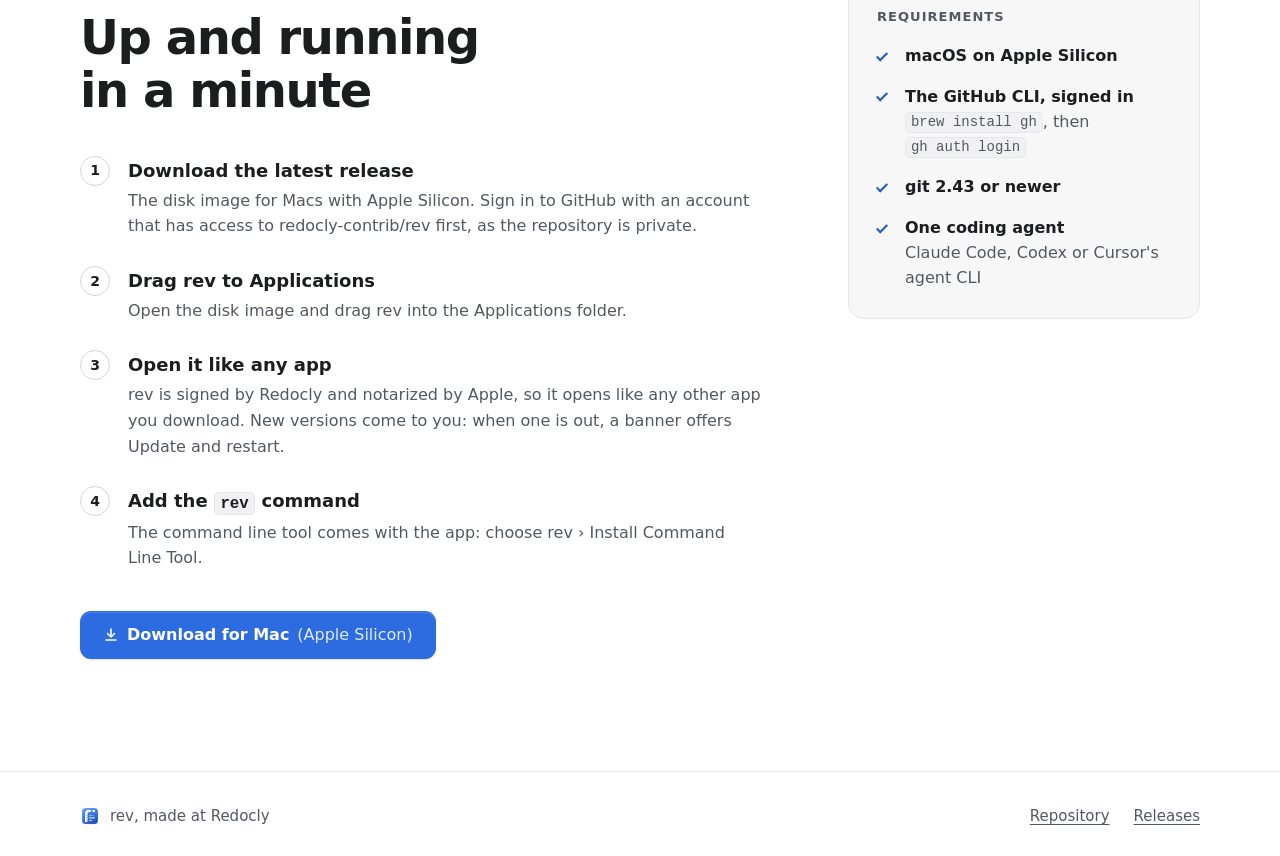
==== commit f2c9476f: "rev: publish the pages from redocly-contrib/rev@3672a103466c2e6889a17617755ff3384f7c9ed0" ====
--- a/rev/index.html
+++ b/rev/index.html
@@ -201,17 +201,45 @@
             </figure>
           </article>
 
+          <article class="feature feature-side feature-side-flip" aria-labelledby="f-keeps-up">
+            <div class="feature-text">
+              <h3 id="f-keeps-up">Keeps up with the pull request</h3>
+              <p>While you review, rev notices new commits on the pull request, when you come back to the window and every two minutes while it is in front, and edits in a folder moments after you save. A banner offers <b>Reload</b>, which keeps your place, and, with a walkthrough open, <b>Update the walkthrough</b>, which reads only what changed.</p>
+              <ul class="facts">
+                <li>Reload goes back to the same step and hunk, with your notes and the comment you were writing.</li>
+                <li>Update the walkthrough moves its steps onto the new diff, and your agent reads only the new and changed code.</li>
+                <li>Offline or signed out, the checks stay quiet.</li>
+              </ul>
+            </div>
+            <figure class="shot">
+              <picture>
+                <source type="image/webp" media="(prefers-color-scheme: dark)" srcset="./site/shots/changes-dark.webp 2x" />
+                <source type="image/webp" srcset="./site/shots/changes-light.webp 2x" />
+                <img src="./site/shots/changes-light.png" width="640" height="300" loading="lazy" decoding="async" alt="The top of the review of acme/gateway#482 in a narrower window, a banner under its top bar: “2 new commits since you opened this.”, with Reload and Update the walkthrough on its right; under it, the steps on the left and the walkthrough's Overview." />
+              </picture>
+            </figure>
+          </article>
+
           <article class="feature feature-wide" aria-labelledby="f-code">
-            <div class="feature-text">
-              <h3 id="f-code">A simple code view, built in</h3>
-              <p>When the story is not enough, open the whole file or Cmd-click a name to go to its definition, without leaving the review.</p>
+            <div class="feature-text feature-text-split">
+              <div>
+                <h3 id="f-code">A simple code view, built in</h3>
+                <p>When the story is not enough, open the whole file or ⌘-click a name to go to its definition, without leaving the review. In Code mode, <kbd>⌘K</kbd> is Go to file: “rlimit” finds <code>src/middleware/rate-limit.ts</code>, and with nothing typed the changed files come first.</p>
+              </div>
+              <figure class="shot shot-palette">
+                <picture>
+                  <source type="image/webp" media="(prefers-color-scheme: dark)" srcset="./site/shots/palette-dark.webp 2x" />
+                  <source type="image/webp" srcset="./site/shots/palette-light.webp 2x" />
+                  <img src="./site/shots/palette-light.png" width="560" height="230" loading="lazy" decoding="async" alt="Go to file in Code mode, over the dimmed code: “rlimit” typed, and three changed files found, rate-limits.md in docs, rate-limit.test.ts in test and rate-limit.ts in src/middleware, the typed letters in bold, each with its lines added and removed." />
+                </picture>
+              </figure>
             </div>
             <figure class="window">
               <div class="window-bar" aria-hidden="true"><span></span><span></span><span></span></div>
               <picture>
                 <source type="image/webp" media="(prefers-color-scheme: dark)" srcset="./site/shots/code-dark.webp 2x" />
                 <source type="image/webp" srcset="./site/shots/code-light.webp 2x" />
-                <img src="./site/shots/code-light.png" width="1120" height="700" loading="lazy" decoding="async" alt="Code mode: the repository's files with the changed ones marked, the whole of src/server.ts, and the signature and documentation of rateLimit.check shown on hover." />
+                <img src="./site/shots/code-light.png" width="1120" height="700" loading="lazy" decoding="async" alt="Code mode: the repository's files with the changed ones marked and the tree's filters above them, the whole of src/server.ts, and the signature and documentation of rateLimit.check shown on hover." />
               </picture>
             </figure>
           </article>
@@ -230,7 +258,7 @@
                 </div>
               </div>
               <h3 id="f-open">Open straight from GitHub</h3>
-              <p>Click “Open in rev” in the pull request's description, or run <code>rev</code> in your terminal.</p>
+              <p>Click “Open in rev” in the pull request's description, or run <code>rev</code> in your terminal, which starts the app if it is closed.</p>
             </article>
 
             <article class="feature card card-share" aria-labelledby="f-share">
@@ -274,7 +302,31 @@
                 </div>
               </div>
               <h3 id="f-agent">Your agent</h3>
-              <p>Claude Code, Codex or Cursor writes the walkthrough on your Mac: your subscription, your model.</p>
+              <p>Claude Code, Codex or Cursor writes the walkthrough on your Mac: your subscription, your model. When its CLI is too old for rev, or signed out, rev says so in one line, with the command to run.</p>
+            </article>
+
+            <article class="feature card card-wide card-wide-flip" aria-labelledby="f-fast">
+              <div class="card-art" role="img" aria-label="rev's status bar with two walkthroughs generating at once, and its list of them: acme/gateway #482 for 2 minutes 14 seconds, its engineer walkthrough written and its exec being written; acme/web #1310 for 38 seconds, its engineer walkthrough reading the change and its exec waiting for it.">
+                <div class="mock mock-runs">
+                  <ul>
+                    <li>
+                      <p class="run-head"><span class="spin" aria-hidden="true"></span><span class="run-name">acme/gateway #482 — Rate limit the API per token</span><span class="run-time">2:14</span></p>
+                      <p class="run-zoom"><b>Exec</b> Writing the exec walkthrough…</p>
+                      <p class="run-zoom"><b>Engineer</b> Written</p>
+                    </li>
+                    <li>
+                      <p class="run-head"><span class="spin" aria-hidden="true"></span><span class="run-name">acme/web #1310 — Move billing settings into the account page</span><span class="run-time">0:38</span></p>
+                      <p class="run-zoom"><b>Exec</b> Waiting for engineer</p>
+                      <p class="run-zoom"><b>Engineer</b> Reading diff/files/012.patch</p>
+                    </li>
+                  </ul>
+                  <p class="run-bar"><span class="spin" aria-hidden="true"></span><b>Generating 2 walkthroughs</b></p>
+                </div>
+              </div>
+              <div class="card-text">
+                <h3 id="f-fast">Fast to open, quick to write</h3>
+                <p>A pull request opens in a second or two when your clone already has its commits: there is nothing to fetch. One run of your agent writes both walkthroughs, reading the change once. With Sonnet, the model rev recommends for Claude Code, a 41-file pull request took under three minutes and well under a dollar in one of our runs. Several pull requests can generate at once; the status bar lists them by name.</p>
+              </div>
             </article>
 
             <article class="feature card card-wide" aria-labelledby="f-checkouts">
@@ -301,7 +353,7 @@
           <article class="feature feature-wide" aria-labelledby="f-local">
             <div class="feature-text">
               <h3 id="f-local">Review your own changes before you push</h3>
-              <p>Open a folder to walk through your own work: its uncommitted changes, the last commit, everything since main, or one commit, with the changed files as a tree. Leave notes for AI on the lines that need another pass, then Copy for AI and paste them into your agent.</p>
+              <p>Open a folder to walk through your own work: its uncommitted changes, the last commit, everything since main, or one commit. Generate a walkthrough, or review the changes right away, the changed files as a tree. Leave notes for AI on the lines that need another pass, then Copy for AI and paste them into your agent.</p>
             </div>
             <figure class="window">
               <div class="window-bar" aria-hidden="true"><span></span><span></span><span></span></div>
@@ -400,13 +452,13 @@
             <li class="step">
               <figure class="step-shot">
                 <picture>
-                  <source type="image/webp" media="(prefers-color-scheme: dark)" srcset="./site/shots/generate-dark.webp 2x" />
-                  <source type="image/webp" srcset="./site/shots/generate-light.webp 2x" />
-                  <img src="./site/shots/generate-light.png" width="480" height="360" loading="lazy" decoding="async" alt="The New walkthrough dialog: Claude Code, Codex or Cursor, the model, and Share with the team when done, which pushes a git ref and adds the walkthrough to the PR description." />
-                </picture>
-              </figure>
-              <h3><span class="step-number" aria-hidden="true">2</span>Generate with your agent</h3>
-              <p>Your agent reads the change and writes both walkthroughs. Share them, then or later, and rev pushes a git ref and links it from the pull request: nobody else has to wait.</p>
+                  <source type="image/webp" media="(prefers-color-scheme: dark)" srcset="./site/shots/chooser-dark.webp 2x" />
+                  <source type="image/webp" srcset="./site/shots/chooser-light.webp 2x" />
+                  <img src="./site/shots/chooser-light.png" width="480" height="360" loading="lazy" decoding="async" alt="The pull request in rev, before any walkthrough: its title, its medium risk and why, and two equal choices side by side, Generate walkthrough (your agent writes a guided story, a few minutes) and Review the changes (the changed files as a tree, right away)." />
+                </picture>
+              </figure>
+              <h3><span class="step-number" aria-hidden="true">2</span>Generate, or review right away</h3>
+              <p>Your agent reads the change once and writes both walkthroughs. Share them, then or later: nobody else has to wait. Or choose Review the changes and start at once.</p>
             </li>
             <li class="step">
               <figure class="step-shot">
--- a/rev/site/home.css
+++ b/rev/site/home.css
@@ -977,6 +977,104 @@
   text-align: right;
 }
 
+/* The second card across the grid: its words first, its drawing on the right. */
+.card-wide-flip .card-art {
+  order: 1;
+}
+
+/* Two runs at once, listed above the status bar: each PR by name, its two zooms, its time. */
+.mock-runs {
+  max-width: 380px;
+  padding: 0;
+  overflow: hidden;
+}
+
+.mock-runs li {
+  padding: 10px 14px;
+}
+
+.mock-runs li + li {
+  border-top: 1px solid var(--border);
+}
+
+.mock-runs p + p {
+  margin-top: 2px;
+}
+
+.run-head {
+  display: flex;
+  align-items: center;
+  gap: 8px;
+  color: var(--fg);
+}
+
+.run-name {
+  flex: 1;
+  min-width: 0;
+  overflow: hidden;
+  text-overflow: ellipsis;
+  white-space: nowrap;
+  font-weight: 600;
+}
+
+.run-time {
+  flex: none;
+  font-variant-numeric: tabular-nums;
+  color: var(--fg-muted);
+}
+
+.run-zoom {
+  padding-left: 20px;
+  overflow: hidden;
+  text-overflow: ellipsis;
+  white-space: nowrap;
+  font-size: 0.75rem;
+}
+
+.run-zoom b {
+  display: inline-block;
+  min-width: 4.75em;
+  font-weight: 600;
+}
+
+.run-bar {
+  display: flex;
+  align-items: center;
+  gap: 8px;
+  padding: 8px 14px;
+  border-top: 1px solid var(--border);
+  background: var(--bg-soft);
+}
+
+/* A run going on: an arc, as the app's spinner. */
+.spin {
+  flex: none;
+  width: 12px;
+  height: 12px;
+  border-radius: 50%;
+  border: 1.5px solid var(--accent-border);
+  border-top-color: var(--accent);
+}
+
+@media (prefers-reduced-motion: no-preference) {
+  .spin {
+    animation: spin 1.1s linear infinite;
+  }
+}
+
+@keyframes spin {
+  to {
+    transform: rotate(360deg);
+  }
+}
+
+/* Go to file, beside the code view's words. */
+.shot-palette {
+  width: 100%;
+  max-width: 560px;
+  justify-self: end;
+}
+
 /* Sharing: what a walkthrough goes through to reach the team, and what it never needs. */
 
 .section-share {
@@ -1533,6 +1631,14 @@
     gap: 24px;
   }
 
+  .card-wide-flip .card-art {
+    order: 0;
+  }
+
+  .shot-palette {
+    justify-self: start;
+  }
+
   /* The flow, top to bottom: each node a row, its icon on the line. */
   .flow {
     grid-template-columns: minmax(0, 1fr);
